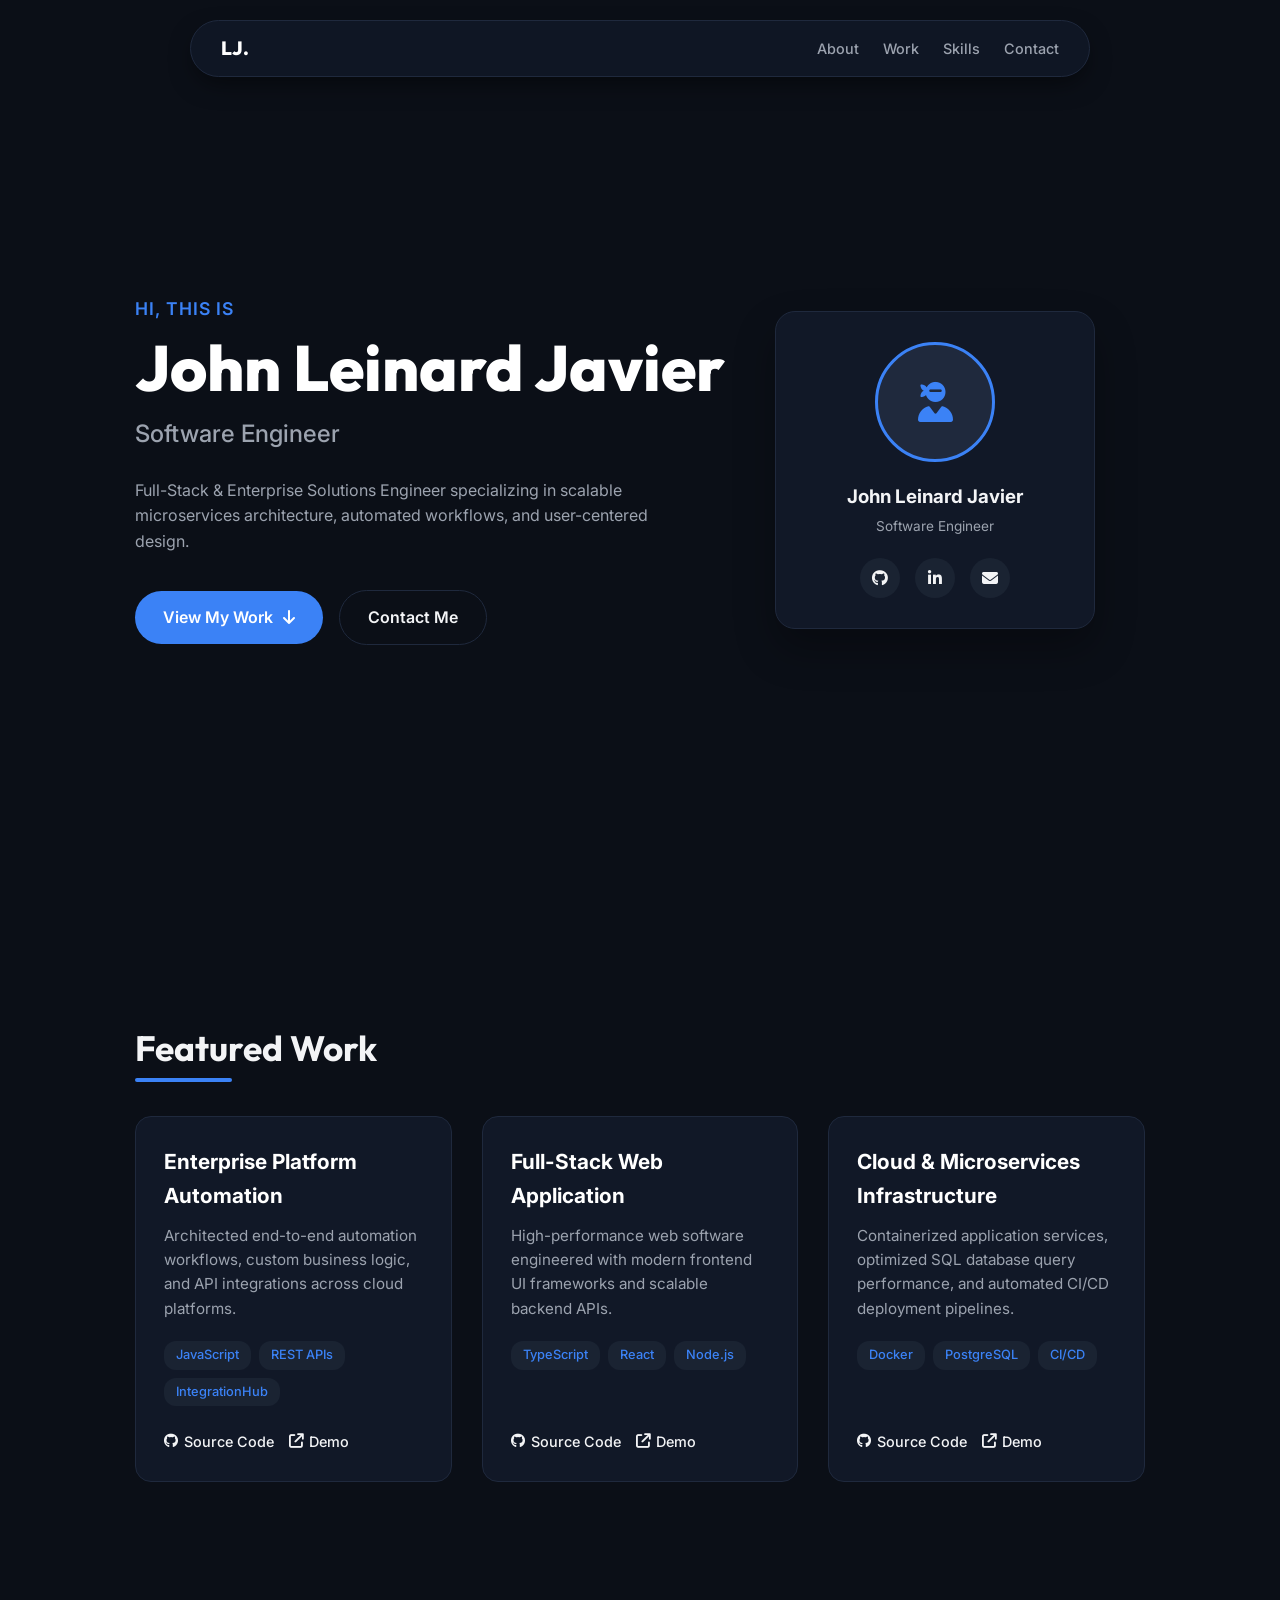
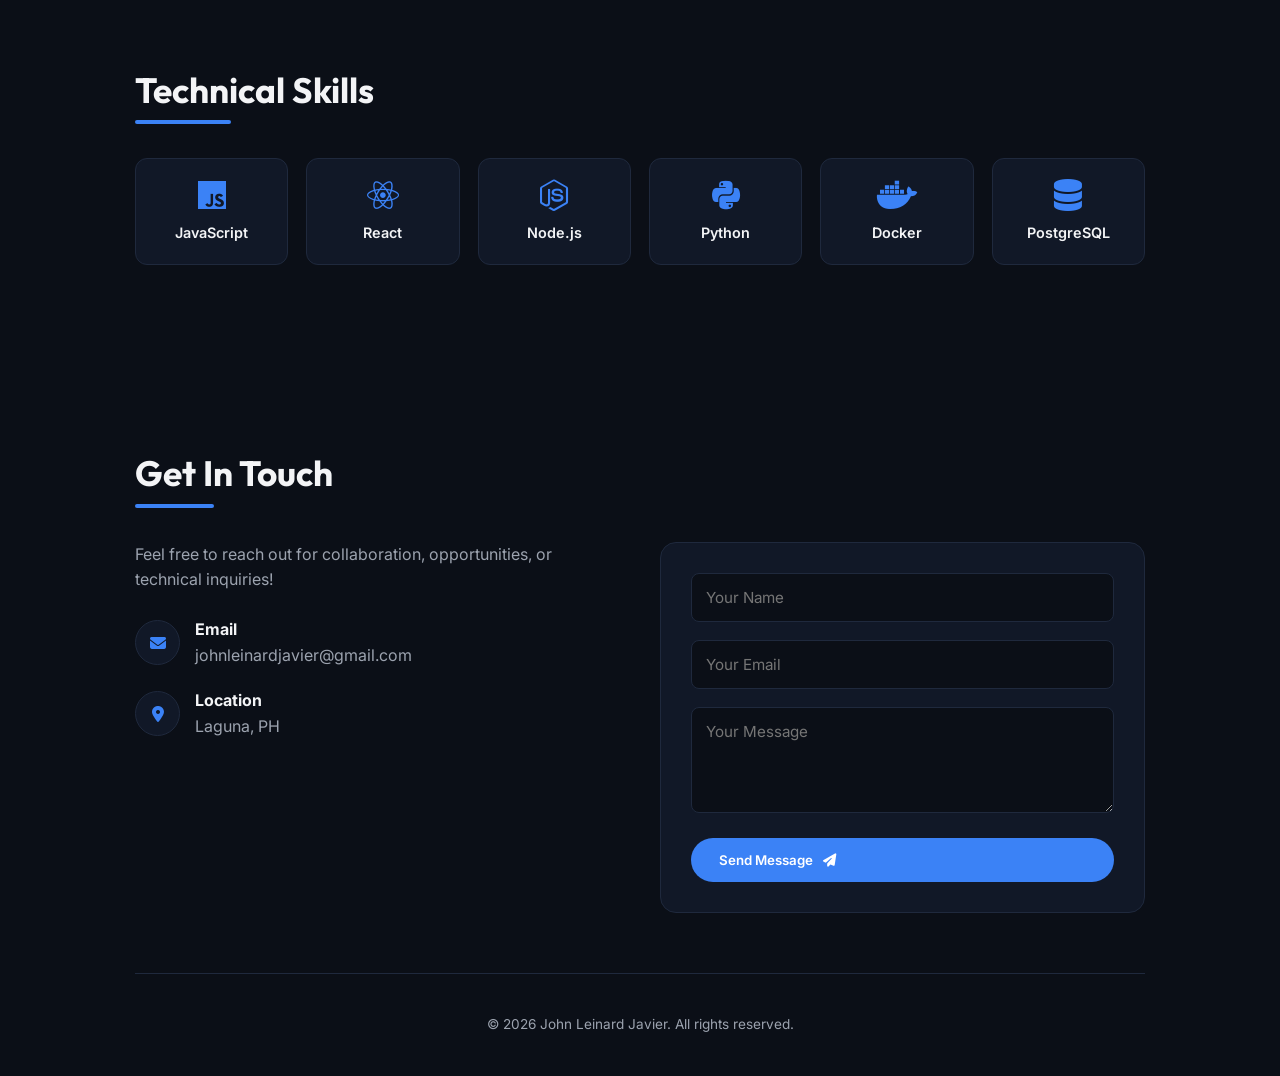
==== index.html @ 180a8589 "Update index.html" ====
<!DOCTYPE html>
<html lang="en">
<head>
  <meta charset="UTF-8" />
  <meta name="viewport" content="width=device-width, initial-scale=1.0"/>
  <title>John Leinard Javier | Software Engineer</title>

  <!-- FAVICON (Replace 'your-icon-filename.png' with your saved image file) -->
  <link rel="icon" type="image/png" href="lj.png">

  <!-- Google Fonts: Inter & Outfit -->
  <link rel="preconnect" href="https://fonts.googleapis.com">
  <link rel="preconnect" href="https://fonts.gstatic.com" crossorigin>
  <link href="https://fonts.googleapis.com/css2?family=Inter:wght@300;400;500;600;700&family=Outfit:wght@600;700;800&display=swap" rel="stylesheet">

  <!-- FontAwesome for Icons -->
  <link rel="stylesheet" href="https://cdnjs.cloudflare.com/ajax/libs/font-awesome/6.4.0/css/all.min.css"/>

  <style>
    /* Global Variables */
    :root {
      --bg-color: #0b0f17;
      --card-bg: #111827;
      --card-border: #1f293d;
      --accent-color: #3b82f6;
      --accent-hover: #2563eb;
      --text-main: #f3f4f6;
      --text-muted: #9ca3af;
      --nav-bg: rgba(17, 24, 39, 0.85);
    }

    * {
      margin: 0;
      padding: 0;
      box-sizing: border-box;
      font-family: 'Inter', sans-serif;
    }

    body {
      background-color: var(--bg-color);
      color: var(--text-main);
      scroll-behavior: smooth;
      line-height: 1.6;
    }

    /* Floating Navigation Bar */
    header {
      position: fixed;
      top: 20px;
      left: 50%;
      transform: translateX(-50%);
      width: 90%;
      max-width: 900px;
      background: var(--nav-bg);
      backdrop-filter: blur(12px);
      border: 1px solid var(--card-border);
      border-radius: 50px;
      padding: 12px 30px;
      display: flex;
      justify-content: space-between;
      align-items: center;
      z-index: 1000;
      box-shadow: 0 10px 25px -5px rgba(0, 0, 0, 0.5);
    }

    .nav-logo {
      font-family: 'Outfit', sans-serif;
      font-weight: 800;
      font-size: 1.2rem;
      color: #fff;
      text-decoration: none;
    }

    .nav-links {
      display: flex;
      gap: 24px;
      list-style: none;
    }

    .nav-links a {
      color: var(--text-muted);
      text-decoration: none;
      font-size: 0.9rem;
      font-weight: 500;
      transition: color 0.3s;
    }

    .nav-links a:hover {
      color: var(--accent-color);
    }

    /* Container */
    .container {
      max-width: 1050px;
      margin: 0 auto;
      padding: 0 20px;
    }

    /* Section Styling */
    section {
      padding: 120px 0 60px 0;
    }

    .section-title {
      font-family: 'Outfit', sans-serif;
      font-size: 2.2rem;
      font-weight: 700;
      margin-bottom: 40px;
      position: relative;
      display: inline-block;
    }

    .section-title::after {
      content: '';
      position: absolute;
      bottom: -6px;
      left: 0;
      width: 40%;
      height: 4px;
      background: var(--accent-color);
      border-radius: 2px;
    }

    /* Hero Section */
    .hero {
      min-height: 100vh;
      display: flex;
      align-items: center;
      padding-top: 100px;
    }

    .hero-wrapper {
      display: grid;
      grid-template-columns: 1fr 320px;
      gap: 50px;
      align-items: center;
    }

    .greeting {
      font-size: 1.1rem;
      color: var(--accent-color);
      font-weight: 600;
      margin-bottom: 10px;
      text-transform: uppercase;
      letter-spacing: 1px;
    }

    .hero-name {
      font-family: 'Outfit', sans-serif;
      font-size: clamp(2.5rem, 5vw, 4rem);
      font-weight: 800;
      line-height: 1.1;
      margin-bottom: 12px;
      color: #fff;
    }

    .hero-role {
      font-size: 1.5rem;
      color: var(--text-muted);
      margin-bottom: 24px;
      font-weight: 500;
    }

    .hero-bio {
      color: var(--text-muted);
      font-size: 1rem;
      margin-bottom: 35px;
      max-width: 550px;
    }

    .hero-btns {
      display: flex;
      gap: 16px;
      align-items: center;
      flex-wrap: wrap;
    }

    .btn-primary {
      background: var(--accent-color);
      color: #fff;
      padding: 14px 28px;
      border-radius: 30px;
      text-decoration: none;
      font-weight: 600;
      display: inline-flex;
      align-items: center;
      gap: 10px;
      transition: background 0.3s, transform 0.2s;
    }

    .btn-primary:hover {
      background: var(--accent-hover);
      transform: translateY(-2px);
    }

    .btn-secondary {
      border: 1px solid var(--card-border);
      color: var(--text-main);
      padding: 14px 28px;
      border-radius: 30px;
      text-decoration: none;
      font-weight: 600;
      transition: background 0.3s, border-color 0.3s;
    }

    .btn-secondary:hover {
      background: var(--card-bg);
      border-color: var(--accent-color);
    }

    /* Hero Card / Profile Side */
    .profile-card {
      background: var(--card-bg);
      border: 1px solid var(--card-border);
      border-radius: 20px;
      padding: 30px;
      text-align: center;
      box-shadow: 0 20px 40px rgba(0, 0, 0, 0.3);
    }

    .profile-avatar {
      width: 120px;
      height: 120px;
      border-radius: 50%;
      background: var(--card-border);
      margin: 0 auto 20px;
      display: flex;
      align-items: center;
      justify-content: center;
      font-size: 2.5rem;
      color: var(--accent-color);
      border: 3px solid var(--accent-color);
    }

    .social-links {
      display: flex;
      justify-content: center;
      gap: 15px;
      margin-top: 20px;
    }

    .social-links a {
      width: 40px;
      height: 40px;
      border-radius: 50%;
      background: #1a2332;
      color: var(--text-main);
      display: flex;
      align-items: center;
      justify-content: center;
      text-decoration: none;
      transition: background 0.3s, color 0.3s, transform 0.2s;
    }

    .social-links a:hover {
      background: var(--accent-color);
      color: #fff;
      transform: translateY(-3px);
    }

    /* Projects Section Grid */
    .projects-grid {
      display: grid;
      grid-template-columns: repeat(auto-fit, minmax(300px, 1fr));
      gap: 30px;
    }

    .project-card {
      background: var(--card-bg);
      border: 1px solid var(--card-border);
      border-radius: 16px;
      padding: 28px;
      display: flex;
      flex-direction: column;
      justify-content: space-between;
      transition: transform 0.3s, border-color 0.3s;
    }

    .project-card:hover {
      transform: translateY(-6px);
      border-color: var(--accent-color);
    }

    .project-card h3 {
      font-size: 1.3rem;
      margin-bottom: 12px;
      color: #fff;
    }

    .project-card p {
      color: var(--text-muted);
      font-size: 0.95rem;
      margin-bottom: 20px;
    }

    .tech-stack {
      display: flex;
      flex-wrap: wrap;
      gap: 8px;
      margin-bottom: 24px;
    }

    .tech-pill {
      background: #1a2332;
      color: var(--accent-color);
      font-size: 0.8rem;
      padding: 4px 12px;
      border-radius: 12px;
      font-weight: 500;
    }

    .project-links {
      display: flex;
      gap: 15px;
    }

    .project-links a {
      color: var(--text-main);
      text-decoration: none;
      font-size: 0.9rem;
      font-weight: 500;
      display: flex;
      align-items: center;
      gap: 6px;
      transition: color 0.3s;
    }

    .project-links a:hover {
      color: var(--accent-color);
    }

    /* Skills Grid */
    .skills-grid {
      display: grid;
      grid-template-columns: repeat(auto-fit, minmax(140px, 1fr));
      gap: 18px;
    }

    .skill-card {
      background: var(--card-bg);
      border: 1px solid var(--card-border);
      border-radius: 12px;
      padding: 20px;
      text-align: center;
      transition: border-color 0.3s, transform 0.2s;
    }

    .skill-card:hover {
      border-color: var(--accent-color);
      transform: translateY(-4px);
    }

    .skill-card i {
      font-size: 2rem;
      color: var(--accent-color);
      margin-bottom: 10px;
    }

    .skill-card span {
      display: block;
      font-size: 0.9rem;
      font-weight: 600;
    }

    /* Contact Section */
    .contact-wrapper {
      display: grid;
      grid-template-columns: 1fr 1fr;
      gap: 40px;
    }

    .contact-info p {
      color: var(--text-muted);
      margin-bottom: 24px;
    }

    .contact-item {
      display: flex;
      align-items: center;
      gap: 15px;
      margin-bottom: 20px;
    }

    .contact-item i {
      width: 45px;
      height: 45px;
      background: var(--card-bg);
      border: 1px solid var(--card-border);
      border-radius: 50%;
      display: flex;
      align-items: center;
      justify-content: center;
      color: var(--accent-color);
    }

    .contact-form {
      background: var(--card-bg);
      border: 1px solid var(--card-border);
      padding: 30px;
      border-radius: 16px;
      display: flex;
      flex-direction: column;
      gap: 18px;
    }

    .form-group input,
    .form-group textarea {
      width: 100%;
      padding: 14px;
      background: #0b0f17;
      border: 1px solid var(--card-border);
      border-radius: 8px;
      color: #fff;
      font-size: 0.95rem;
      outline: none;
      transition: border-color 0.3s;
    }

    .form-group input:focus,
    .form-group textarea:focus {
      border-color: var(--accent-color);
    }

    footer {
      text-align: center;
      padding: 40px 0;
      color: var(--text-muted);
      font-size: 0.85rem;
      border-top: 1px solid var(--card-border);
    }

    /* Responsive Design */
    @media (max-width: 850px) {
      .hero-wrapper {
        grid-template-columns: 1fr;
      }
      .profile-card {
        order: -1;
      }
      .contact-wrapper {
        grid-template-columns: 1fr;
      }
      .nav-links {
        display: none; /* Can be expanded with mobile menu toggle */
      }
    }
  </style>
</head>
<body>

  <!-- Navigation -->
  <header>
    <a href="#" class="nav-logo">LJ.</a>
    <ul class="nav-links">
      <li><a href="#about">About</a></li>
      <li><a href="#projects">Work</a></li>
      <li><a href="#skills">Skills</a></li>
      <li><a href="#contact">Contact</a></li>
    </ul>
  </header>

  <div class="container">

    <!-- Hero Section -->
    <section id="about" class="hero">
      <div class="hero-wrapper">
        <div class="hero-text">
          <p class="greeting">Hi, this is</p>
          <h1 class="hero-name">John Leinard Javier</h1>
          <h2 class="hero-role">Software Engineer</h2>
          <p class="hero-bio">
            Full-Stack & Enterprise Solutions Engineer specializing in scalable microservices architecture, automated workflows, and user-centered design.
          </p>
          <div class="hero-btns">
            <!-- Direct CTA button redirecting to work -->
            <a href="#projects" class="btn-primary">
              View My Work <i class="fa-solid fa-arrow-down"></i>
            </a>
            <a href="#contact" class="btn-secondary">Contact Me</a>
          </div>
        </div>

        <!-- Profile Card -->
        <div class="profile-card">
          <div class="profile-avatar">
            <i class="fa-solid fa-user-ninja"></i>
          </div>
          <h3>John Leinard Javier</h3>
          <p style="color: var(--text-muted); font-size: 0.85rem; margin-top: 4px;">Software Engineer</p>
          
          <div class="social-links">
            <a href="#" target="_blank" title="GitHub"><i class="fa-brands fa-github"></i></a>
            <a href="#" target="_blank" title="LinkedIn"><i class="fa-brands fa-linkedin-in"></i></a>
            <a href="mailto:your-email@domain.com" title="Email"><i class="fa-solid fa-envelope"></i></a>
          </div>
        </div>
      </div>
    </section>

    <!-- Work / Projects Section -->
    <section id="projects">
      <h2 class="section-title">Featured Work</h2>
      
      <div class="projects-grid">
        <!-- Project Card 1 -->
        <div class="project-card">
          <div>
            <h3>Enterprise Platform Automation</h3>
            <p>Architected end-to-end automation workflows, custom business logic, and API integrations across cloud platforms.</p>
            <div class="tech-stack">
              <span class="tech-pill">JavaScript</span>
              <span class="tech-pill">REST APIs</span>
              <span class="tech-pill">IntegrationHub</span>
            </div>
          </div>
          <div class="project-links">
            <a href="#" target="_blank"><i class="fa-brands fa-github"></i> Source Code</a>
            <a href="#" target="_blank"><i class="fa-solid fa-arrow-up-right-from-square"></i> Demo</a>
          </div>
        </div>

        <!-- Project Card 2 -->
        <div class="project-card">
          <div>
            <h3>Full-Stack Web Application</h3>
            <p>High-performance web software engineered with modern frontend UI frameworks and scalable backend APIs.</p>
            <div class="tech-stack">
              <span class="tech-pill">TypeScript</span>
              <span class="tech-pill">React</span>
              <span class="tech-pill">Node.js</span>
            </div>
          </div>
          <div class="project-links">
            <a href="#" target="_blank"><i class="fa-brands fa-github"></i> Source Code</a>
            <a href="#" target="_blank"><i class="fa-solid fa-arrow-up-right-from-square"></i> Demo</a>
          </div>
        </div>

        <!-- Project Card 3 -->
        <div class="project-card">
          <div>
            <h3>Cloud & Microservices Infrastructure</h3>
            <p>Containerized application services, optimized SQL database query performance, and automated CI/CD deployment pipelines.</p>
            <div class="tech-stack">
              <span class="tech-pill">Docker</span>
              <span class="tech-pill">PostgreSQL</span>
              <span class="tech-pill">CI/CD</span>
            </div>
          </div>
          <div class="project-links">
            <a href="#" target="_blank"><i class="fa-brands fa-github"></i> Source Code</a>
            <a href="#" target="_blank"><i class="fa-solid fa-arrow-up-right-from-square"></i> Demo</a>
          </div>
        </div>
      </div>
    </section>

    <!-- Skills Section -->
    <section id="skills">
      <h2 class="section-title">Technical Skills</h2>
      <div class="skills-grid">
        <div class="skill-card">
          <i class="fa-brands fa-js"></i>
          <span>JavaScript</span>
        </div>
        <div class="skill-card">
          <i class="fa-brands fa-react"></i>
          <span>React</span>
        </div>
        <div class="skill-card">
          <i class="fa-brands fa-node-js"></i>
          <span>Node.js</span>
        </div>
        <div class="skill-card">
          <i class="fa-brands fa-python"></i>
          <span>Python</span>
        </div>
        <div class="skill-card">
          <i class="fa-brands fa-docker"></i>
          <span>Docker</span>
        </div>
        <div class="skill-card">
          <i class="fa-solid fa-database"></i>
          <span>PostgreSQL</span>
        </div>
      </div>
    </section>

    <!-- Contact Section -->
    <section id="contact">
      <h2 class="section-title">Get In Touch</h2>
      <div class="contact-wrapper">
        <div class="contact-info">
          <p>Feel free to reach out for collaboration, opportunities, or technical inquiries!</p>
          <div class="contact-item">
            <i class="fa-solid fa-envelope"></i>
            <div>
              <strong style="display: block;">Email</strong>
              <span style="color: var(--text-muted);">johnleinardjavier@gmail.com</span>
            </div>
          </div>
          <div class="contact-item">
            <i class="fa-solid fa-location-dot"></i>
            <div>
              <strong style="display: block;">Location</strong>
              <span style="color: var(--text-muted);">Laguna, PH</span>
            </div>
          </div>
        </div>

<form class="contact-form" action="https://formspree.io/f/xgawnagn" method="POST">
  <div class="form-group">
    <input type="text" name="name" placeholder="Your Name" required />
  </div>
  <div class="form-group">
    <input type="email" name="email" placeholder="Your Email" required />
  </div>
  <div class="form-group">
    <textarea name="message" rows="4" placeholder="Your Message" required></textarea>
  </div>
  <button type="submit" class="btn-primary" style="border: none; cursor: pointer;">
    Send Message <i class="fa-solid fa-paper-plane"></i>
  </button>
</form>
      </div>
    </section>

    <footer>
      <p>&copy; 2026 John Leinard Javier. All rights reserved.</p>
    </footer>

  </div>

</body>
</html>
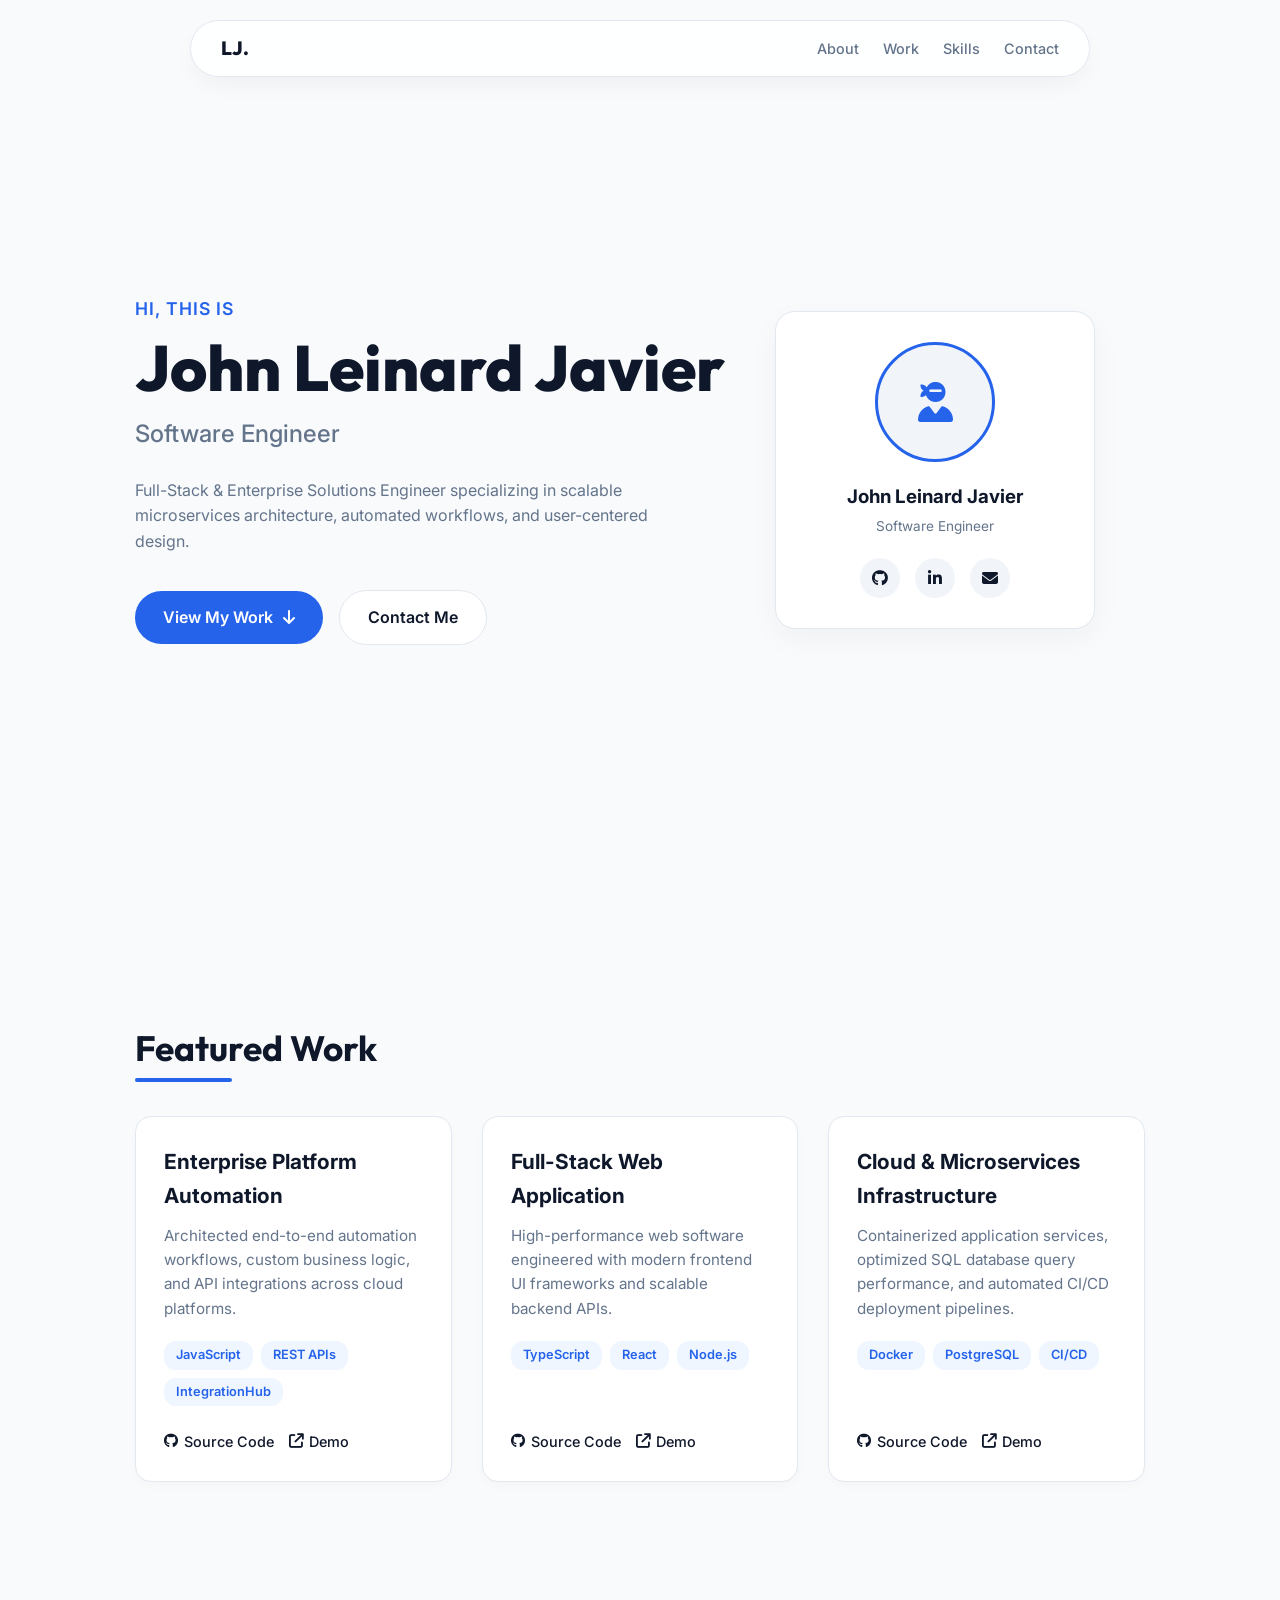
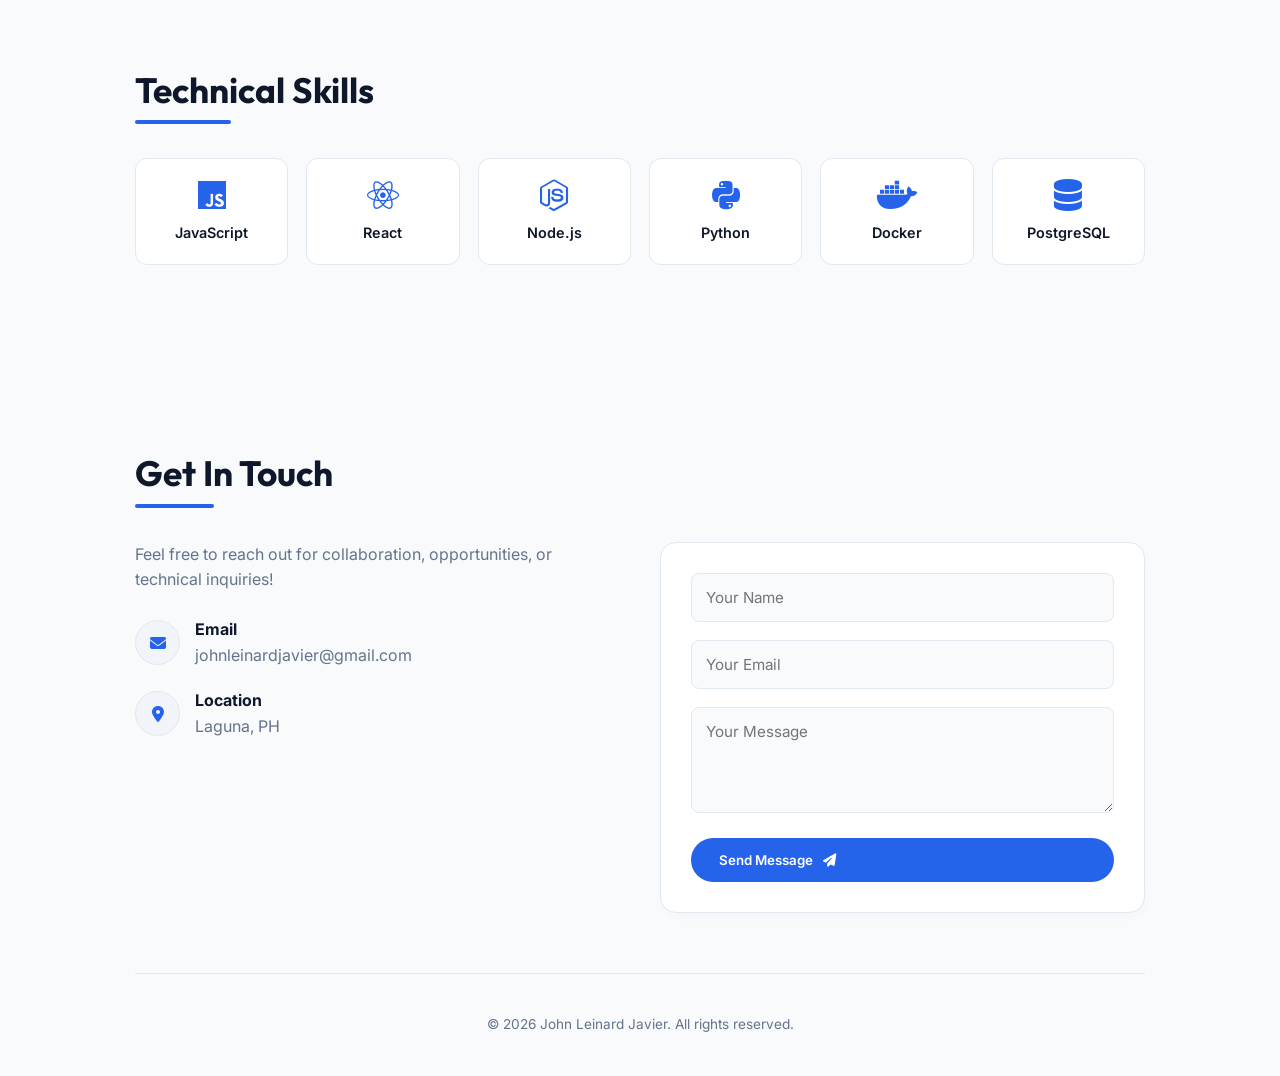
==== commit 84e86d87: "Update index.html" ====
--- a/index.html
+++ b/index.html
@@ -5,7 +5,7 @@
   <meta name="viewport" content="width=device-width, initial-scale=1.0"/>
   <title>John Leinard Javier | Software Engineer</title>
 
-  <!-- FAVICON (Replace 'your-icon-filename.png' with your saved image file) -->
+  <!-- FAVICON -->
   <link rel="icon" type="image/png" href="lj.png">
 
   <!-- Google Fonts: Inter & Outfit -->
@@ -17,16 +17,16 @@
   <link rel="stylesheet" href="https://cdnjs.cloudflare.com/ajax/libs/font-awesome/6.4.0/css/all.min.css"/>
 
   <style>
-    /* Global Variables */
+    /* Global Variables - Tulle White Palette */
     :root {
-      --bg-color: #0b0f17;
-      --card-bg: #111827;
-      --card-border: #1f293d;
-      --accent-color: #3b82f6;
-      --accent-hover: #2563eb;
-      --text-main: #f3f4f6;
-      --text-muted: #9ca3af;
-      --nav-bg: rgba(17, 24, 39, 0.85);
+      --bg-color: #f8fafc;
+      --card-bg: #ffffff;
+      --card-border: #e2e8f0;
+      --accent-color: #2563eb;
+      --accent-hover: #1d4ed8;
+      --text-main: #0f172a;
+      --text-muted: #64748b;
+      --nav-bg: rgba(255, 255, 255, 0.85);
     }
 
     * {
@@ -60,14 +60,14 @@
       justify-content: space-between;
       align-items: center;
       z-index: 1000;
-      box-shadow: 0 10px 25px -5px rgba(0, 0, 0, 0.5);
+      box-shadow: 0 10px 25px -5px rgba(0, 0, 0, 0.05);
     }
 
     .nav-logo {
       font-family: 'Outfit', sans-serif;
       font-weight: 800;
       font-size: 1.2rem;
-      color: #fff;
+      color: var(--text-main);
       text-decoration: none;
     }
 
@@ -108,6 +108,7 @@
       margin-bottom: 40px;
       position: relative;
       display: inline-block;
+      color: var(--text-main);
     }
 
     .section-title::after {
@@ -151,7 +152,7 @@
       font-weight: 800;
       line-height: 1.1;
       margin-bottom: 12px;
-      color: #fff;
+      color: var(--text-main);
     }
 
     .hero-role {
@@ -200,29 +201,30 @@
       border-radius: 30px;
       text-decoration: none;
       font-weight: 600;
+      background: var(--card-bg);
       transition: background 0.3s, border-color 0.3s;
     }
 
     .btn-secondary:hover {
-      background: var(--card-bg);
       border-color: var(--accent-color);
-    }
-
-    /* Hero Card / Profile Side */
+      color: var(--accent-color);
+    }
+
+    /* Profile Card Side */
     .profile-card {
       background: var(--card-bg);
       border: 1px solid var(--card-border);
       border-radius: 20px;
       padding: 30px;
       text-align: center;
-      box-shadow: 0 20px 40px rgba(0, 0, 0, 0.3);
+      box-shadow: 0 10px 30px rgba(0, 0, 0, 0.04);
     }
 
     .profile-avatar {
       width: 120px;
       height: 120px;
       border-radius: 50%;
-      background: var(--card-border);
+      background: #f1f5f9;
       margin: 0 auto 20px;
       display: flex;
       align-items: center;
@@ -243,7 +245,7 @@
       width: 40px;
       height: 40px;
       border-radius: 50%;
-      background: #1a2332;
+      background: #f1f5f9;
       color: var(--text-main);
       display: flex;
       align-items: center;
@@ -258,7 +260,7 @@
       transform: translateY(-3px);
     }
 
-    /* Projects Section Grid */
+    /* Projects Grid */
     .projects-grid {
       display: grid;
       grid-template-columns: repeat(auto-fit, minmax(300px, 1fr));
@@ -273,18 +275,20 @@
       display: flex;
       flex-direction: column;
       justify-content: space-between;
-      transition: transform 0.3s, border-color 0.3s;
+      box-shadow: 0 4px 12px rgba(0, 0, 0, 0.02);
+      transition: transform 0.3s, border-color 0.3s, box-shadow 0.3s;
     }
 
     .project-card:hover {
       transform: translateY(-6px);
       border-color: var(--accent-color);
+      box-shadow: 0 12px 24px rgba(37, 99, 235, 0.08);
     }
 
     .project-card h3 {
       font-size: 1.3rem;
       margin-bottom: 12px;
-      color: #fff;
+      color: var(--text-main);
     }
 
     .project-card p {
@@ -301,12 +305,12 @@
     }
 
     .tech-pill {
-      background: #1a2332;
+      background: #eff6ff;
       color: var(--accent-color);
       font-size: 0.8rem;
       padding: 4px 12px;
       border-radius: 12px;
-      font-weight: 500;
+      font-weight: 600;
     }
 
     .project-links {
@@ -360,6 +364,7 @@
       display: block;
       font-size: 0.9rem;
       font-weight: 600;
+      color: var(--text-main);
     }
 
     /* Contact Section */
@@ -384,7 +389,7 @@
     .contact-item i {
       width: 45px;
       height: 45px;
-      background: var(--card-bg);
+      background: #f1f5f9;
       border: 1px solid var(--card-border);
       border-radius: 50%;
       display: flex;
@@ -401,16 +406,17 @@
       display: flex;
       flex-direction: column;
       gap: 18px;
+      box-shadow: 0 4px 12px rgba(0, 0, 0, 0.02);
     }
 
     .form-group input,
     .form-group textarea {
       width: 100%;
       padding: 14px;
-      background: #0b0f17;
+      background: #f8fafc;
       border: 1px solid var(--card-border);
       border-radius: 8px;
-      color: #fff;
+      color: var(--text-main);
       font-size: 0.95rem;
       outline: none;
       transition: border-color 0.3s;
@@ -419,6 +425,7 @@
     .form-group input:focus,
     .form-group textarea:focus {
       border-color: var(--accent-color);
+      background: #ffffff;
     }
 
     footer {
@@ -441,7 +448,7 @@
         grid-template-columns: 1fr;
       }
       .nav-links {
-        display: none; /* Can be expanded with mobile menu toggle */
+        display: none;
       }
     }
   </style>
@@ -472,7 +479,6 @@
             Full-Stack & Enterprise Solutions Engineer specializing in scalable microservices architecture, automated workflows, and user-centered design.
           </p>
           <div class="hero-btns">
-            <!-- Direct CTA button redirecting to work -->
             <a href="#projects" class="btn-primary">
               View My Work <i class="fa-solid fa-arrow-down"></i>
             </a>
@@ -491,7 +497,7 @@
           <div class="social-links">
             <a href="#" target="_blank" title="GitHub"><i class="fa-brands fa-github"></i></a>
             <a href="#" target="_blank" title="LinkedIn"><i class="fa-brands fa-linkedin-in"></i></a>
-            <a href="mailto:your-email@domain.com" title="Email"><i class="fa-solid fa-envelope"></i></a>
+            <a href="mailto:johnleinardjavier@gmail.com" title="Email"><i class="fa-solid fa-envelope"></i></a>
           </div>
         </div>
       </div>
@@ -502,7 +508,6 @@
       <h2 class="section-title">Featured Work</h2>
       
       <div class="projects-grid">
-        <!-- Project Card 1 -->
         <div class="project-card">
           <div>
             <h3>Enterprise Platform Automation</h3>
@@ -519,7 +524,6 @@
           </div>
         </div>
 
-        <!-- Project Card 2 -->
         <div class="project-card">
           <div>
             <h3>Full-Stack Web Application</h3>
@@ -536,7 +540,6 @@
           </div>
         </div>
 
-        <!-- Project Card 3 -->
         <div class="project-card">
           <div>
             <h3>Cloud & Microservices Infrastructure</h3>
@@ -608,20 +611,20 @@
           </div>
         </div>
 
-<form class="contact-form" action="https://formspree.io/f/xgawnagn" method="POST">
-  <div class="form-group">
-    <input type="text" name="name" placeholder="Your Name" required />
-  </div>
-  <div class="form-group">
-    <input type="email" name="email" placeholder="Your Email" required />
-  </div>
-  <div class="form-group">
-    <textarea name="message" rows="4" placeholder="Your Message" required></textarea>
-  </div>
-  <button type="submit" class="btn-primary" style="border: none; cursor: pointer;">
-    Send Message <i class="fa-solid fa-paper-plane"></i>
-  </button>
-</form>
+        <form class="contact-form" action="https://formspree.io/f/xgawnagn" method="POST">
+          <div class="form-group">
+            <input type="text" name="name" placeholder="Your Name" required />
+          </div>
+          <div class="form-group">
+            <input type="email" name="email" placeholder="Your Email" required />
+          </div>
+          <div class="form-group">
+            <textarea name="message" rows="4" placeholder="Your Message" required></textarea>
+          </div>
+          <button type="submit" class="btn-primary" style="border: none; cursor: pointer;">
+            Send Message <i class="fa-solid fa-paper-plane"></i>
+          </button>
+        </form>
       </div>
     </section>
 
@@ -631,5 +634,31 @@
 
   </div>
 
+  <script>
+    const form = document.querySelector('.contact-form');
+
+    form.addEventListener('submit', async (e) => {
+      e.preventDefault();
+      const data = new FormData(form);
+
+      try {
+        const response = await fetch(form.action, {
+          method: form.method,
+          body: data,
+          headers: { 'Accept': 'application/json' }
+        });
+
+        if (response.ok) {
+          alert('Thank you! Your message has been sent successfully.');
+          form.reset();
+        } else {
+          alert('Oops! There was a problem submitting your form.');
+        }
+      } catch (error) {
+        alert('Network error. Please try again later.');
+      }
+    });
+  </script>
+
 </body>
 </html>
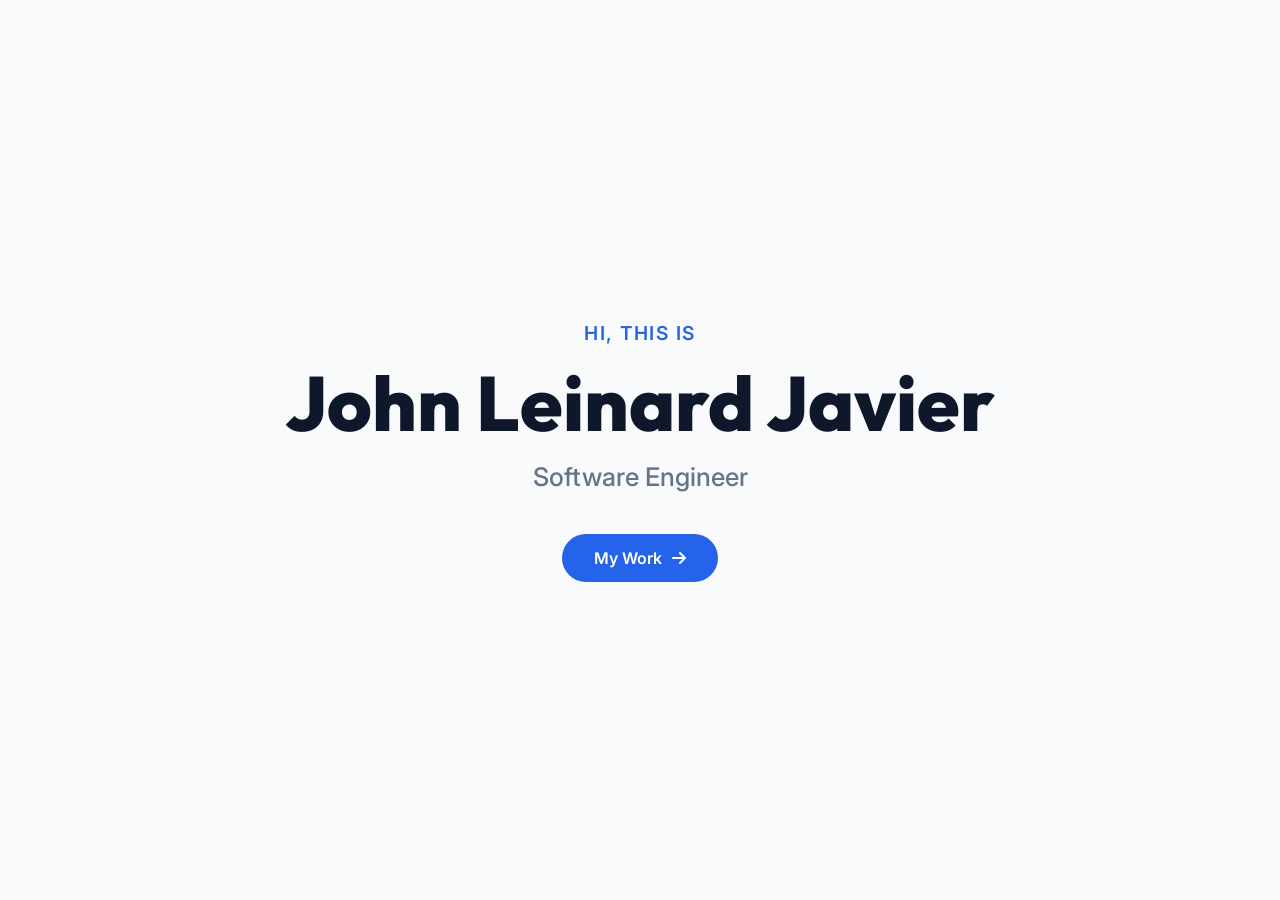
==== commit 911a13a1: "Update index.html" ====
--- a/index.html
+++ b/index.html
@@ -13,19 +13,19 @@
   <link rel="preconnect" href="https://fonts.gstatic.com" crossorigin>
   <link href="https://fonts.googleapis.com/css2?family=Inter:wght@300;400;500;600;700&family=Outfit:wght@600;700;800&display=swap" rel="stylesheet">
 
-  <!-- FontAwesome for Icons -->
+  <!-- FontAwesome Icons -->
   <link rel="stylesheet" href="https://cdnjs.cloudflare.com/ajax/libs/font-awesome/6.4.0/css/all.min.css"/>
 
   <style>
-    /* Global Variables - Tulle White Palette */
+    /* Global Variables - Tulle White Theme */
     :root {
-      --bg-color: #f8fafc;
-      --card-bg: #ffffff;
-      --card-border: #e2e8f0;
-      --accent-color: #2563eb;
-      --accent-hover: #1d4ed8;
-      --text-main: #0f172a;
-      --text-muted: #64748b;
+      --bg-color: #f8fafc;          /* Tulle White Background */
+      --card-bg: #ffffff;          /* Card Pure White */
+      --card-border: #e2e8f0;      /* Light Border */
+      --accent-color: #2563eb;     /* Royal Blue Accent */
+      --accent-hover: #1d4ed8;     /* Darker Blue Hover */
+      --text-main: #0f172a;        /* High-Contrast Charcoal Text */
+      --text-muted: #64748b;       /* Muted Slate Text */
       --nav-bg: rgba(255, 255, 255, 0.85);
     }
 
@@ -43,7 +43,73 @@
       line-height: 1.6;
     }
 
-    /* Floating Navigation Bar */
+    /* Utility Class for Hiding Elements */
+    .hidden {
+      display: none !important;
+    }
+
+    /* ----------------------------------------------------
+       PAGE 1: LANDING HERO SCREEN
+    ---------------------------------------------------- */
+    .hero-screen {
+      min-height: 100vh;
+      display: flex;
+      justify-content: center;
+      align-items: center;
+      text-align: center;
+      padding: 20px;
+      background-color: var(--bg-color);
+    }
+
+    .greeting {
+      font-size: 1.2rem;
+      color: var(--accent-color);
+      font-weight: 600;
+      margin-bottom: 12px;
+      text-transform: uppercase;
+      letter-spacing: 1.5px;
+    }
+
+    .hero-name {
+      font-family: 'Outfit', sans-serif;
+      font-size: clamp(2.8rem, 6vw, 4.8rem);
+      font-weight: 800;
+      line-height: 1.1;
+      margin-bottom: 12px;
+      color: var(--text-main);
+    }
+
+    .hero-role {
+      font-size: 1.6rem;
+      color: var(--text-muted);
+      margin-bottom: 36px;
+      font-weight: 500;
+    }
+
+    .btn-primary {
+      background: var(--accent-color);
+      color: #ffffff;
+      padding: 14px 32px;
+      border-radius: 30px;
+      text-decoration: none;
+      font-weight: 600;
+      font-size: 1rem;
+      border: none;
+      cursor: pointer;
+      display: inline-flex;
+      align-items: center;
+      gap: 10px;
+      transition: background 0.3s, transform 0.2s;
+    }
+
+    .btn-primary:hover {
+      background: var(--accent-hover);
+      transform: translateY(-2px);
+    }
+
+    /* ----------------------------------------------------
+       PAGE 2: MAIN PORTFOLIO & NAVIGATION
+    ---------------------------------------------------- */
     header {
       position: fixed;
       top: 20px;
@@ -73,39 +139,42 @@
 
     .nav-links {
       display: flex;
-      gap: 24px;
+      gap: 16px;
       list-style: none;
     }
 
-    .nav-links a {
+    .nav-tab {
+      background: none;
+      border: none;
       color: var(--text-muted);
-      text-decoration: none;
-      font-size: 0.9rem;
-      font-weight: 500;
-      transition: color 0.3s;
-    }
-
-    .nav-links a:hover {
+      font-size: 0.95rem;
+      font-weight: 600;
+      cursor: pointer;
+      padding: 6px 14px;
+      border-radius: 20px;
+      transition: color 0.3s, background 0.3s;
+    }
+
+    .nav-tab:hover {
       color: var(--accent-color);
     }
 
-    /* Container */
+    .nav-tab.active {
+      color: var(--accent-color);
+      background: #eff6ff;
+    }
+
     .container {
-      max-width: 1050px;
+      max-width: 950px;
       margin: 0 auto;
-      padding: 0 20px;
-    }
-
-    /* Section Styling */
-    section {
-      padding: 120px 0 60px 0;
+      padding: 120px 20px 60px 20px;
     }
 
     .section-title {
       font-family: 'Outfit', sans-serif;
       font-size: 2.2rem;
       font-weight: 700;
-      margin-bottom: 40px;
+      margin-bottom: 30px;
       position: relative;
       display: inline-block;
       color: var(--text-main);
@@ -122,128 +191,39 @@
       border-radius: 2px;
     }
 
-    /* Hero Section */
-    .hero {
-      min-height: 100vh;
-      display: flex;
-      align-items: center;
-      padding-top: 100px;
-    }
-
-    .hero-wrapper {
-      display: grid;
-      grid-template-columns: 1fr 320px;
-      gap: 50px;
-      align-items: center;
-    }
-
-    .greeting {
-      font-size: 1.1rem;
-      color: var(--accent-color);
-      font-weight: 600;
-      margin-bottom: 10px;
-      text-transform: uppercase;
-      letter-spacing: 1px;
-    }
-
-    .hero-name {
+    .subsection-title {
       font-family: 'Outfit', sans-serif;
-      font-size: clamp(2.5rem, 5vw, 4rem);
-      font-weight: 800;
-      line-height: 1.1;
-      margin-bottom: 12px;
-      color: var(--text-main);
-    }
-
-    .hero-role {
       font-size: 1.5rem;
-      color: var(--text-muted);
-      margin-bottom: 24px;
-      font-weight: 500;
-    }
-
-    .hero-bio {
-      color: var(--text-muted);
-      font-size: 1rem;
-      margin-bottom: 35px;
-      max-width: 550px;
-    }
-
-    .hero-btns {
-      display: flex;
-      gap: 16px;
-      align-items: center;
-      flex-wrap: wrap;
-    }
-
-    .btn-primary {
-      background: var(--accent-color);
-      color: #fff;
-      padding: 14px 28px;
-      border-radius: 30px;
-      text-decoration: none;
-      font-weight: 600;
-      display: inline-flex;
-      align-items: center;
-      gap: 10px;
-      transition: background 0.3s, transform 0.2s;
-    }
-
-    .btn-primary:hover {
-      background: var(--accent-hover);
-      transform: translateY(-2px);
-    }
-
-    .btn-secondary {
-      border: 1px solid var(--card-border);
-      color: var(--text-main);
-      padding: 14px 28px;
-      border-radius: 30px;
-      text-decoration: none;
-      font-weight: 600;
-      background: var(--card-bg);
-      transition: background 0.3s, border-color 0.3s;
-    }
-
-    .btn-secondary:hover {
-      border-color: var(--accent-color);
-      color: var(--accent-color);
-    }
-
-    /* Profile Card Side */
-    .profile-card {
+      font-weight: 700;
+      margin: 40px 0 20px 0;
+      color: var(--text-main);
+    }
+
+    /* About Section Styles */
+    .about-card {
       background: var(--card-bg);
       border: 1px solid var(--card-border);
       border-radius: 20px;
-      padding: 30px;
-      text-align: center;
-      box-shadow: 0 10px 30px rgba(0, 0, 0, 0.04);
-    }
-
-    .profile-avatar {
-      width: 120px;
-      height: 120px;
-      border-radius: 50%;
-      background: #f1f5f9;
-      margin: 0 auto 20px;
-      display: flex;
-      align-items: center;
-      justify-content: center;
-      font-size: 2.5rem;
-      color: var(--accent-color);
-      border: 3px solid var(--accent-color);
+      padding: 35px;
+      box-shadow: 0 4px 12px rgba(0, 0, 0, 0.02);
+      margin-bottom: 30px;
+    }
+
+    .bio-text {
+      font-size: 1.1rem;
+      color: var(--text-muted);
+      line-height: 1.8;
+      margin-bottom: 25px;
     }
 
     .social-links {
       display: flex;
-      justify-content: center;
       gap: 15px;
-      margin-top: 20px;
     }
 
     .social-links a {
-      width: 40px;
-      height: 40px;
+      width: 42px;
+      height: 42px;
       border-radius: 50%;
       background: #f1f5f9;
       color: var(--text-main);
@@ -256,15 +236,49 @@
 
     .social-links a:hover {
       background: var(--accent-color);
-      color: #fff;
+      color: #ffffff;
       transform: translateY(-3px);
+    }
+
+    /* Skills Grid */
+    .skills-grid {
+      display: grid;
+      grid-template-columns: repeat(auto-fit, minmax(140px, 1fr));
+      gap: 18px;
+    }
+
+    .skill-card {
+      background: var(--card-bg);
+      border: 1px solid var(--card-border);
+      border-radius: 12px;
+      padding: 20px;
+      text-align: center;
+      transition: border-color 0.3s, transform 0.2s;
+    }
+
+    .skill-card:hover {
+      border-color: var(--accent-color);
+      transform: translateY(-4px);
+    }
+
+    .skill-card i {
+      font-size: 2rem;
+      color: var(--accent-color);
+      margin-bottom: 10px;
+    }
+
+    .skill-card span {
+      display: block;
+      font-size: 0.9rem;
+      font-weight: 600;
+      color: var(--text-main);
     }
 
     /* Projects Grid */
     .projects-grid {
       display: grid;
-      grid-template-columns: repeat(auto-fit, minmax(300px, 1fr));
-      gap: 30px;
+      grid-template-columns: repeat(auto-fit, minmax(280px, 1fr));
+      gap: 25px;
     }
 
     .project-card {
@@ -333,40 +347,6 @@
       color: var(--accent-color);
     }
 
-    /* Skills Grid */
-    .skills-grid {
-      display: grid;
-      grid-template-columns: repeat(auto-fit, minmax(140px, 1fr));
-      gap: 18px;
-    }
-
-    .skill-card {
-      background: var(--card-bg);
-      border: 1px solid var(--card-border);
-      border-radius: 12px;
-      padding: 20px;
-      text-align: center;
-      transition: border-color 0.3s, transform 0.2s;
-    }
-
-    .skill-card:hover {
-      border-color: var(--accent-color);
-      transform: translateY(-4px);
-    }
-
-    .skill-card i {
-      font-size: 2rem;
-      color: var(--accent-color);
-      margin-bottom: 10px;
-    }
-
-    .skill-card span {
-      display: block;
-      font-size: 0.9rem;
-      font-weight: 600;
-      color: var(--text-main);
-    }
-
     /* Contact Section */
     .contact-wrapper {
       display: grid;
@@ -413,7 +393,7 @@
     .form-group textarea {
       width: 100%;
       padding: 14px;
-      background: #f8fafc;
+      background: #ffffff;
       border: 1px solid var(--card-border);
       border-radius: 8px;
       color: var(--text-main);
@@ -425,7 +405,6 @@
     .form-group input:focus,
     .form-group textarea:focus {
       border-color: var(--accent-color);
-      background: #ffffff;
     }
 
     footer {
@@ -434,209 +413,239 @@
       color: var(--text-muted);
       font-size: 0.85rem;
       border-top: 1px solid var(--card-border);
-    }
-
-    /* Responsive Design */
-    @media (max-width: 850px) {
-      .hero-wrapper {
-        grid-template-columns: 1fr;
-      }
-      .profile-card {
-        order: -1;
-      }
+      margin-top: 60px;
+    }
+
+    @media (max-width: 768px) {
       .contact-wrapper {
         grid-template-columns: 1fr;
       }
-      .nav-links {
-        display: none;
-      }
     }
   </style>
 </head>
 <body>
 
-  <!-- Navigation -->
-  <header>
-    <a href="#" class="nav-logo">LJ.</a>
-    <ul class="nav-links">
-      <li><a href="#about">About</a></li>
-      <li><a href="#projects">Work</a></li>
-      <li><a href="#skills">Skills</a></li>
-      <li><a href="#contact">Contact</a></li>
-    </ul>
-  </header>
-
-  <div class="container">
-
-    <!-- Hero Section -->
-    <section id="about" class="hero">
-      <div class="hero-wrapper">
-        <div class="hero-text">
-          <p class="greeting">Hi, this is</p>
-          <h1 class="hero-name">John Leinard Javier</h1>
-          <h2 class="hero-role">Software Engineer</h2>
-          <p class="hero-bio">
-            Full-Stack & Enterprise Solutions Engineer specializing in scalable microservices architecture, automated workflows, and user-centered design.
+  <!-- ====================================================
+       PAGE 1: LANDING SCREEN (Intro Only)
+  ==================================================== -->
+  <section id="intro" class="hero-screen">
+    <div class="hero-content">
+      <p class="greeting">Hi, this is</p>
+      <h1 class="hero-name">John Leinard Javier</h1>
+      <h2 class="hero-role">Software Engineer</h2>
+      <button id="viewWorkBtn" class="btn-primary">
+        My Work <i class="fa-solid fa-arrow-right"></i>
+      </button>
+    </div>
+  </section>
+
+  <!-- ====================================================
+       PAGE 2: MAIN PORTFOLIO CONTENT (Hidden Initially)
+  ==================================================== -->
+  <div id="mainPortfolio" class="portfolio-content hidden">
+
+    <!-- Header Navigation -->
+    <header>
+      <a href="#" id="homeLogo" class="nav-logo">LJ.</a>
+      <ul class="nav-links">
+        <li><button class="nav-tab active" data-tab="about">About</button></li>
+        <li><button class="nav-tab" data-tab="projects">Projects</button></li>
+        <li><button class="nav-tab" data-tab="contact">Contact</button></li>
+      </ul>
+    </header>
+
+    <div class="container">
+
+      <!-- TAB 1: ABOUT ME & SKILLS -->
+      <section id="about" class="tab-content">
+        <h2 class="section-title">About Me</h2>
+        <div class="about-card">
+          <p class="bio-text">
+            Full-Stack & Enterprise Solutions Engineer specializing in scalable microservices architecture, automated workflows, and user-centered design. Passionate about building robust software solutions that streamline operations and deliver smooth digital experiences.
           </p>
-          <div class="hero-btns">
-            <a href="#projects" class="btn-primary">
-              View My Work <i class="fa-solid fa-arrow-down"></i>
-            </a>
-            <a href="#contact" class="btn-secondary">Contact Me</a>
-          </div>
-        </div>
-
-        <!-- Profile Card -->
-        <div class="profile-card">
-          <div class="profile-avatar">
-            <i class="fa-solid fa-user-ninja"></i>
-          </div>
-          <h3>John Leinard Javier</h3>
-          <p style="color: var(--text-muted); font-size: 0.85rem; margin-top: 4px;">Software Engineer</p>
-          
           <div class="social-links">
             <a href="#" target="_blank" title="GitHub"><i class="fa-brands fa-github"></i></a>
             <a href="#" target="_blank" title="LinkedIn"><i class="fa-brands fa-linkedin-in"></i></a>
             <a href="mailto:johnleinardjavier@gmail.com" title="Email"><i class="fa-solid fa-envelope"></i></a>
           </div>
         </div>
-      </div>
-    </section>
-
-    <!-- Work / Projects Section -->
-    <section id="projects">
-      <h2 class="section-title">Featured Work</h2>
-      
-      <div class="projects-grid">
-        <div class="project-card">
-          <div>
-            <h3>Enterprise Platform Automation</h3>
-            <p>Architected end-to-end automation workflows, custom business logic, and API integrations across cloud platforms.</p>
-            <div class="tech-stack">
-              <span class="tech-pill">JavaScript</span>
-              <span class="tech-pill">REST APIs</span>
-              <span class="tech-pill">IntegrationHub</span>
-            </div>
-          </div>
-          <div class="project-links">
-            <a href="#" target="_blank"><i class="fa-brands fa-github"></i> Source Code</a>
-            <a href="#" target="_blank"><i class="fa-solid fa-arrow-up-right-from-square"></i> Demo</a>
+
+        <h3 class="subsection-title">Technical Skills</h3>
+        <div class="skills-grid">
+          <div class="skill-card">
+            <i class="fa-brands fa-js"></i>
+            <span>JavaScript</span>
+          </div>
+          <div class="skill-card">
+            <i class="fa-brands fa-react"></i>
+            <span>React</span>
+          </div>
+          <div class="skill-card">
+            <i class="fa-brands fa-node-js"></i>
+            <span>Node.js</span>
+          </div>
+          <div class="skill-card">
+            <i class="fa-brands fa-python"></i>
+            <span>Python</span>
+          </div>
+          <div class="skill-card">
+            <i class="fa-brands fa-docker"></i>
+            <span>Docker</span>
+          </div>
+          <div class="skill-card">
+            <i class="fa-solid fa-database"></i>
+            <span>PostgreSQL</span>
           </div>
         </div>
-
-        <div class="project-card">
-          <div>
-            <h3>Full-Stack Web Application</h3>
-            <p>High-performance web software engineered with modern frontend UI frameworks and scalable backend APIs.</p>
-            <div class="tech-stack">
-              <span class="tech-pill">TypeScript</span>
-              <span class="tech-pill">React</span>
-              <span class="tech-pill">Node.js</span>
-            </div>
-          </div>
-          <div class="project-links">
-            <a href="#" target="_blank"><i class="fa-brands fa-github"></i> Source Code</a>
-            <a href="#" target="_blank"><i class="fa-solid fa-arrow-up-right-from-square"></i> Demo</a>
+      </section>
+
+      <!-- TAB 2: RECENT PROJECTS -->
+      <section id="projects" class="tab-content hidden">
+        <h2 class="section-title">Recent Projects</h2>
+        <div class="projects-grid">
+          <div class="project-card">
+            <div>
+              <h3>Enterprise Platform Automation</h3>
+              <p>Architected end-to-end automation workflows, custom business logic, and API integrations across cloud platforms.</p>
+              <div class="tech-stack">
+                <span class="tech-pill">JavaScript</span>
+                <span class="tech-pill">REST APIs</span>
+                <span class="tech-pill">IntegrationHub</span>
+              </div>
+            </div>
+            <div class="project-links">
+              <a href="#" target="_blank"><i class="fa-brands fa-github"></i> Code</a>
+              <a href="#" target="_blank"><i class="fa-solid fa-arrow-up-right-from-square"></i> Demo</a>
+            </div>
+          </div>
+
+          <div class="project-card">
+            <div>
+              <h3>Full-Stack Web Application</h3>
+              <p>High-performance web software engineered with modern frontend UI frameworks and scalable backend APIs.</p>
+              <div class="tech-stack">
+                <span class="tech-pill">TypeScript</span>
+                <span class="tech-pill">React</span>
+                <span class="tech-pill">Node.js</span>
+              </div>
+            </div>
+            <div class="project-links">
+              <a href="#" target="_blank"><i class="fa-brands fa-github"></i> Code</a>
+              <a href="#" target="_blank"><i class="fa-solid fa-arrow-up-right-from-square"></i> Demo</a>
+            </div>
+          </div>
+
+          <div class="project-card">
+            <div>
+              <h3>Cloud Infrastructure Services</h3>
+              <p>Containerized application services, optimized SQL database queries, and automated deployment pipelines.</p>
+              <div class="tech-stack">
+                <span class="tech-pill">Docker</span>
+                <span class="tech-pill">PostgreSQL</span>
+                <span class="tech-pill">CI/CD</span>
+              </div>
+            </div>
+            <div class="project-links">
+              <a href="#" target="_blank"><i class="fa-brands fa-github"></i> Code</a>
+              <a href="#" target="_blank"><i class="fa-solid fa-arrow-up-right-from-square"></i> Demo</a>
+            </div>
           </div>
         </div>
-
-        <div class="project-card">
-          <div>
-            <h3>Cloud & Microservices Infrastructure</h3>
-            <p>Containerized application services, optimized SQL database query performance, and automated CI/CD deployment pipelines.</p>
-            <div class="tech-stack">
-              <span class="tech-pill">Docker</span>
-              <span class="tech-pill">PostgreSQL</span>
-              <span class="tech-pill">CI/CD</span>
-            </div>
-          </div>
-          <div class="project-links">
-            <a href="#" target="_blank"><i class="fa-brands fa-github"></i> Source Code</a>
-            <a href="#" target="_blank"><i class="fa-solid fa-arrow-up-right-from-square"></i> Demo</a>
-          </div>
+      </section>
+
+      <!-- TAB 3: CONTACT -->
+      <section id="contact" class="tab-content hidden">
+        <h2 class="section-title">Get In Touch</h2>
+        <div class="contact-wrapper">
+          <div class="contact-info">
+            <p>Feel free to reach out for collaboration, project inquiries, or full-time opportunities!</p>
+            <div class="contact-item">
+              <i class="fa-solid fa-envelope"></i>
+              <div>
+                <strong style="display: block;">Email</strong>
+                <span style="color: var(--text-muted);">johnleinardjavier@gmail.com</span>
+              </div>
+            </div>
+            <div class="contact-item">
+              <i class="fa-solid fa-location-dot"></i>
+              <div>
+                <strong style="display: block;">Location</strong>
+                <span style="color: var(--text-muted);">Laguna, PH</span>
+              </div>
+            </div>
+          </div>
+
+          <form class="contact-form" action="https://formspree.io/f/xgawnagn" method="POST">
+            <div class="form-group">
+              <input type="text" name="name" placeholder="Your Name" required />
+            </div>
+            <div class="form-group">
+              <input type="email" name="email" placeholder="Your Email" required />
+            </div>
+            <div class="form-group">
+              <textarea name="message" rows="4" placeholder="Your Message" required></textarea>
+            </div>
+            <button type="submit" class="btn-primary">
+              Send Message <i class="fa-solid fa-paper-plane"></i>
+            </button>
+          </form>
         </div>
-      </div>
-    </section>
-
-    <!-- Skills Section -->
-    <section id="skills">
-      <h2 class="section-title">Technical Skills</h2>
-      <div class="skills-grid">
-        <div class="skill-card">
-          <i class="fa-brands fa-js"></i>
-          <span>JavaScript</span>
-        </div>
-        <div class="skill-card">
-          <i class="fa-brands fa-react"></i>
-          <span>React</span>
-        </div>
-        <div class="skill-card">
-          <i class="fa-brands fa-node-js"></i>
-          <span>Node.js</span>
-        </div>
-        <div class="skill-card">
-          <i class="fa-brands fa-python"></i>
-          <span>Python</span>
-        </div>
-        <div class="skill-card">
-          <i class="fa-brands fa-docker"></i>
-          <span>Docker</span>
-        </div>
-        <div class="skill-card">
-          <i class="fa-solid fa-database"></i>
-          <span>PostgreSQL</span>
-        </div>
-      </div>
-    </section>
-
-    <!-- Contact Section -->
-    <section id="contact">
-      <h2 class="section-title">Get In Touch</h2>
-      <div class="contact-wrapper">
-        <div class="contact-info">
-          <p>Feel free to reach out for collaboration, opportunities, or technical inquiries!</p>
-          <div class="contact-item">
-            <i class="fa-solid fa-envelope"></i>
-            <div>
-              <strong style="display: block;">Email</strong>
-              <span style="color: var(--text-muted);">johnleinardjavier@gmail.com</span>
-            </div>
-          </div>
-          <div class="contact-item">
-            <i class="fa-solid fa-location-dot"></i>
-            <div>
-              <strong style="display: block;">Location</strong>
-              <span style="color: var(--text-muted);">Laguna, PH</span>
-            </div>
-          </div>
-        </div>
-
-        <form class="contact-form" action="https://formspree.io/f/xgawnagn" method="POST">
-          <div class="form-group">
-            <input type="text" name="name" placeholder="Your Name" required />
-          </div>
-          <div class="form-group">
-            <input type="email" name="email" placeholder="Your Email" required />
-          </div>
-          <div class="form-group">
-            <textarea name="message" rows="4" placeholder="Your Message" required></textarea>
-          </div>
-          <button type="submit" class="btn-primary" style="border: none; cursor: pointer;">
-            Send Message <i class="fa-solid fa-paper-plane"></i>
-          </button>
-        </form>
-      </div>
-    </section>
-
-    <footer>
-      <p>&copy; 2026 John Leinard Javier. All rights reserved.</p>
-    </footer>
-
+      </section>
+
+      <footer>
+        <p>&copy; 2026 John Leinard Javier. All rights reserved.</p>
+      </footer>
+
+    </div>
   </div>
 
+  <!-- JavaScript Navigation Switcher -->
   <script>
+    const introScreen = document.getElementById('intro');
+    const mainPortfolio = document.getElementById('mainPortfolio');
+    const viewWorkBtn = document.getElementById('viewWorkBtn');
+    const homeLogo = document.getElementById('homeLogo');
+    const navTabs = document.querySelectorAll('.nav-tab');
+    const tabContents = document.querySelectorAll('.tab-content');
+
+    // Reveal main portfolio and show "About" tab on "My Work" button click
+    viewWorkBtn.addEventListener('click', () => {
+      introScreen.classList.add('hidden');
+      mainPortfolio.classList.remove('hidden');
+      switchTab('about');
+    });
+
+    // Return to landing screen when clicking logo
+    homeLogo.addEventListener('click', (e) => {
+      e.preventDefault();
+      mainPortfolio.classList.add('hidden');
+      introScreen.classList.remove('hidden');
+    });
+
+    // Tab switcher logic
+    navTabs.forEach(tab => {
+      tab.addEventListener('click', () => {
+        const targetTab = tab.getAttribute('data-tab');
+        switchTab(targetTab);
+      });
+    });
+
+    function switchTab(tabId) {
+      navTabs.forEach(t => {
+        t.classList.toggle('active', t.getAttribute('data-tab') === tabId);
+      });
+      tabContents.forEach(content => {
+        if (content.id === tabId) {
+          content.classList.remove('hidden');
+        } else {
+          content.classList.add('hidden');
+        }
+      });
+      window.scrollTo({ top: 0, behavior: 'smooth' });
+    }
+
+    // Formspree Contact Form Handler
     const form = document.querySelector('.contact-form');
-
     form.addEventListener('submit', async (e) => {
       e.preventDefault();
       const data = new FormData(form);
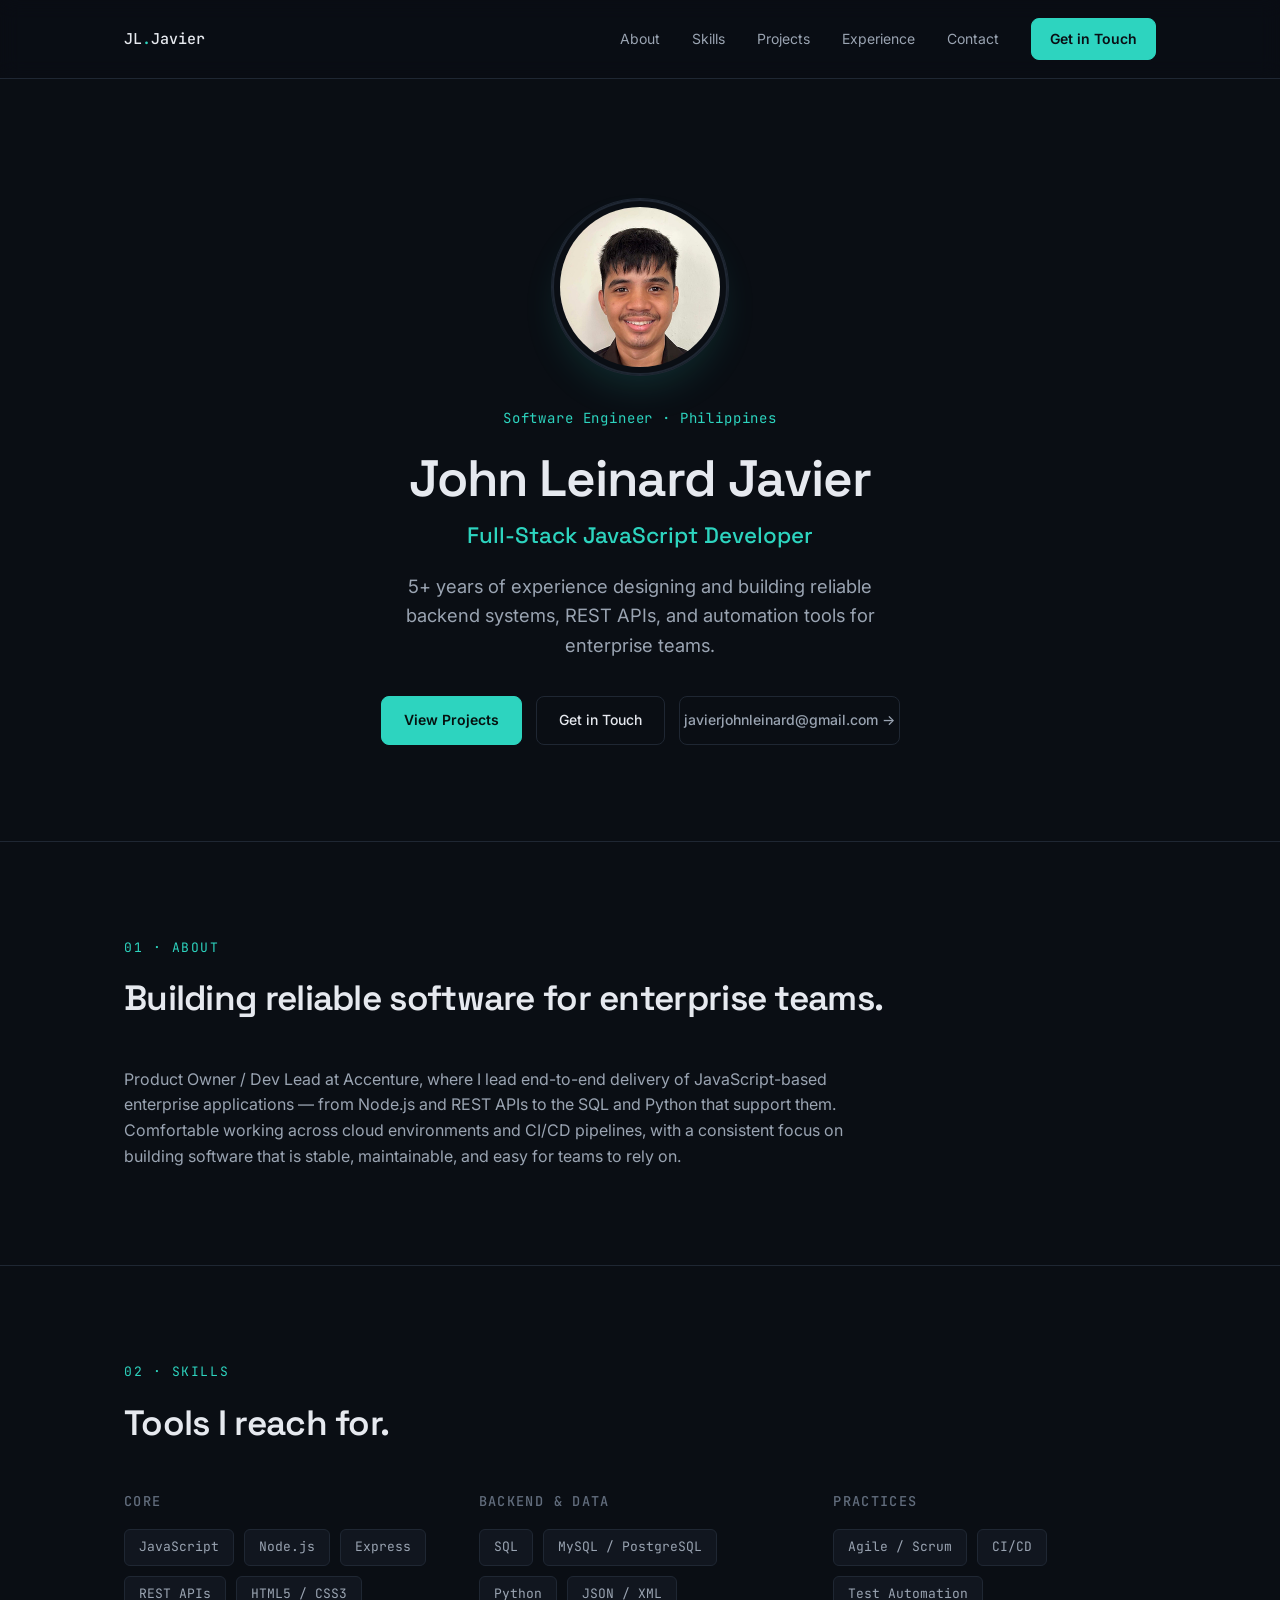
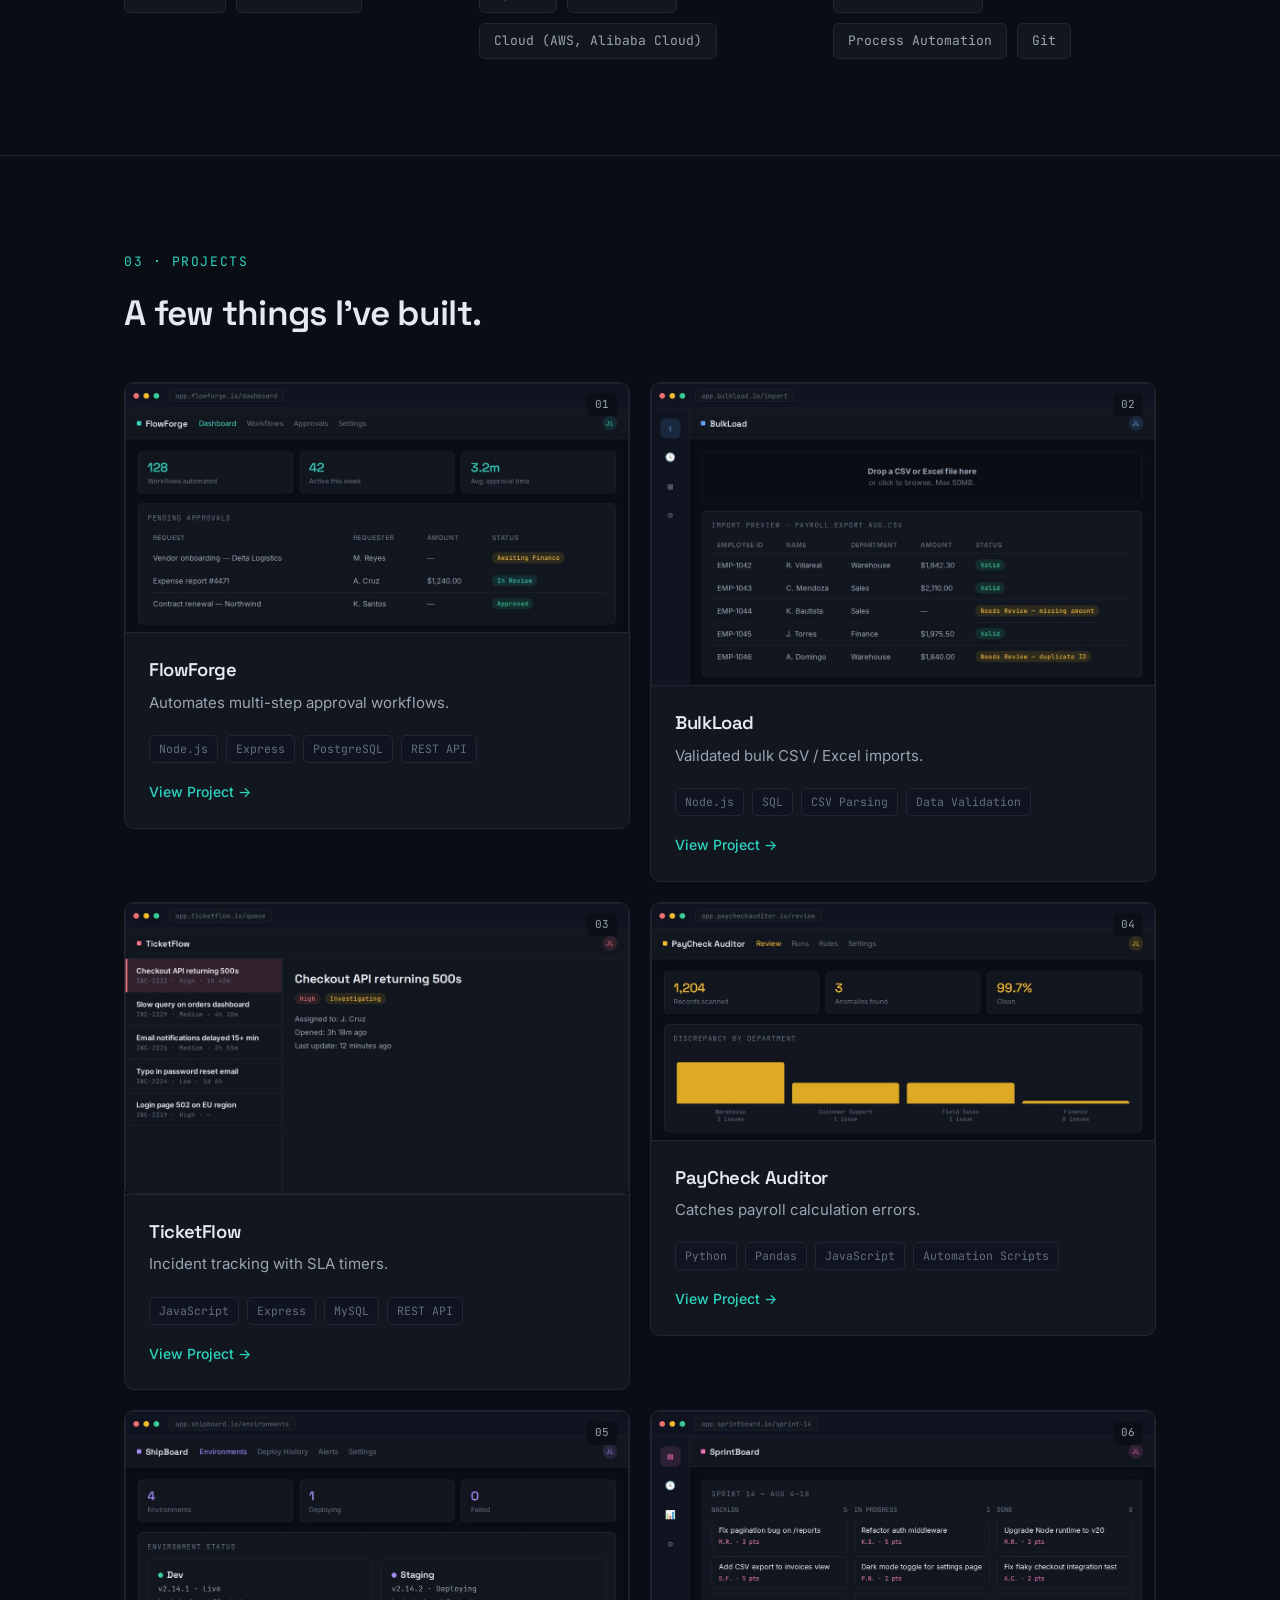
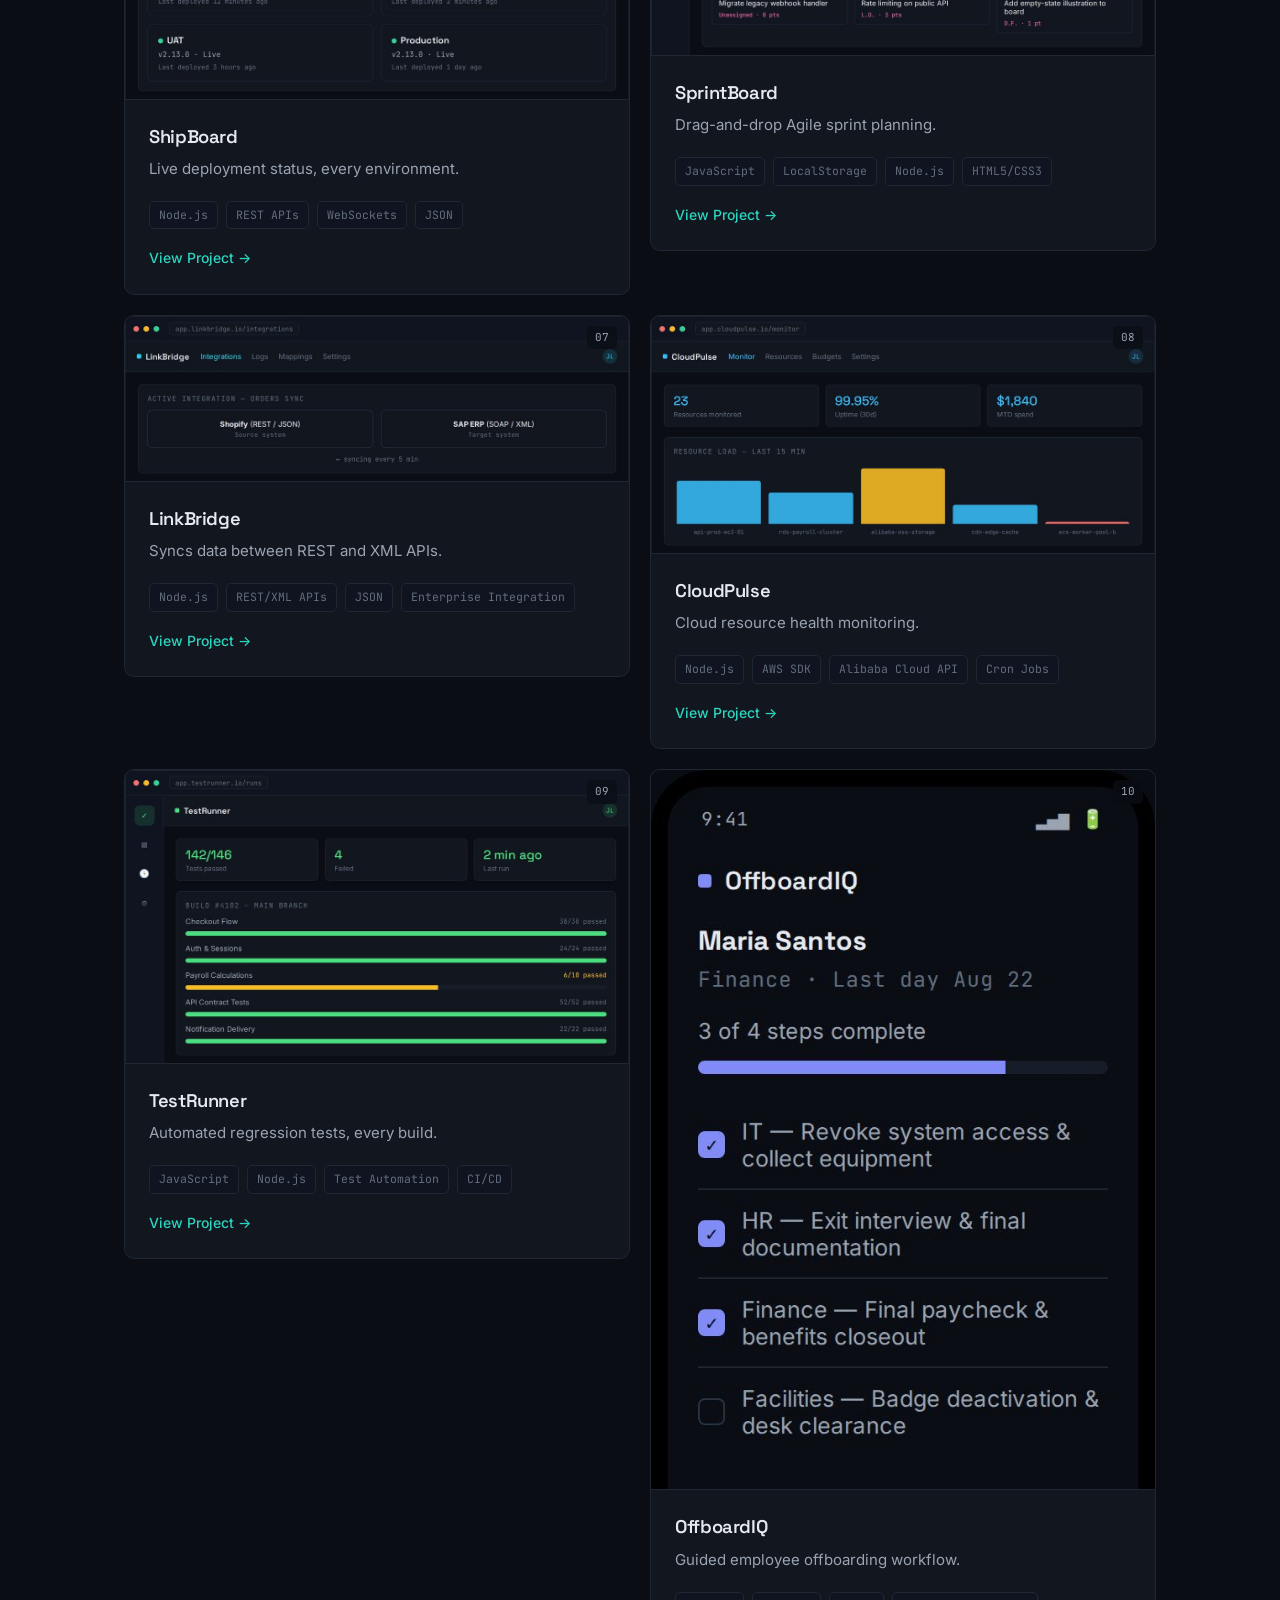
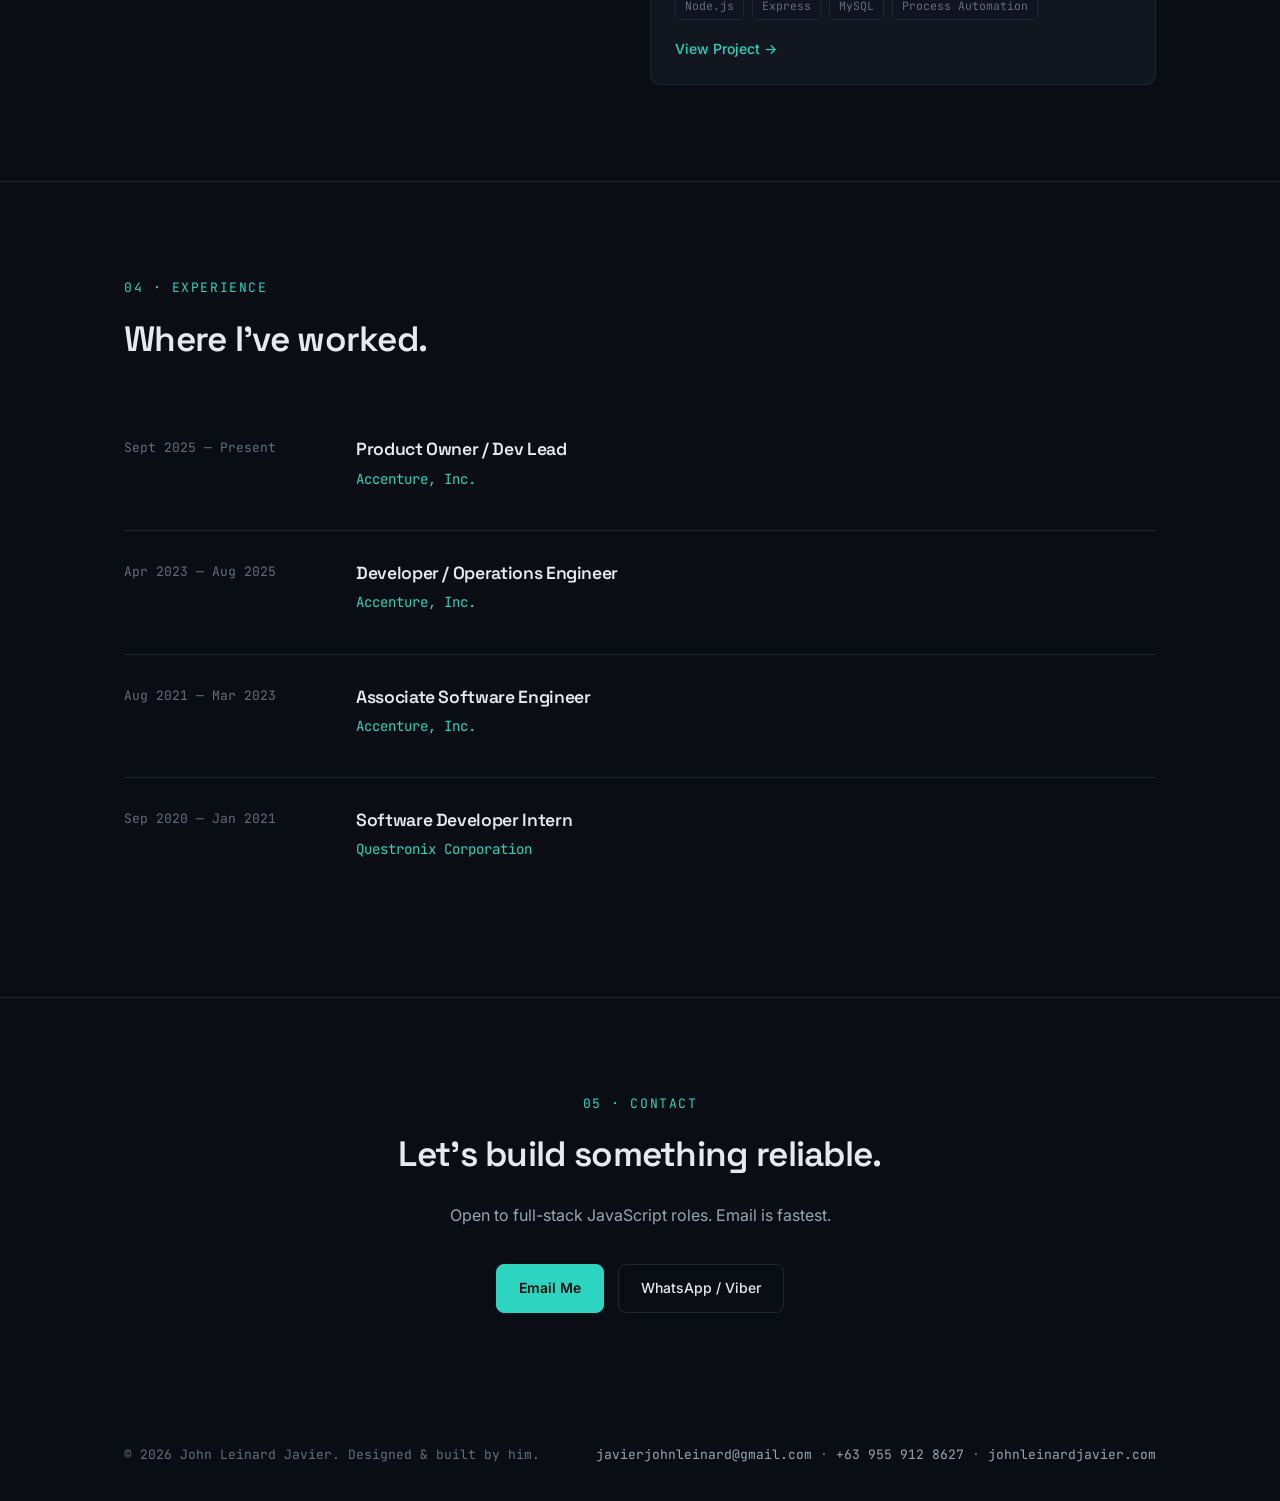
==== commit 224a9a04: "Relaunch portfolio: full-stack JS dev site with 10 project case studies Replaces the old site with t" ====
--- a/index.html
+++ b/index.html
@@ -1,673 +1,354 @@
-<!DOCTYPE html>
-<html lang="en">
-<head>
-  <meta charset="UTF-8" />
-  <meta name="viewport" content="width=device-width, initial-scale=1.0"/>
-  <title>John Leinard Javier | Software Engineer</title>
-
-  <!-- FAVICON -->
-  <link rel="icon" type="image/png" href="lj.png">
-
-  <!-- Google Fonts: Inter & Outfit -->
-  <link rel="preconnect" href="https://fonts.googleapis.com">
-  <link rel="preconnect" href="https://fonts.gstatic.com" crossorigin>
-  <link href="https://fonts.googleapis.com/css2?family=Inter:wght@300;400;500;600;700&family=Outfit:wght@600;700;800&display=swap" rel="stylesheet">
-
-  <!-- FontAwesome Icons -->
-  <link rel="stylesheet" href="https://cdnjs.cloudflare.com/ajax/libs/font-awesome/6.4.0/css/all.min.css"/>
-
-  <style>
-    /* Global Variables - Tulle White Theme */
-    :root {
-      --bg-color: #f8fafc;          /* Tulle White Background */
-      --card-bg: #ffffff;          /* Card Pure White */
-      --card-border: #e2e8f0;      /* Light Border */
-      --accent-color: #2563eb;     /* Royal Blue Accent */
-      --accent-hover: #1d4ed8;     /* Darker Blue Hover */
-      --text-main: #0f172a;        /* High-Contrast Charcoal Text */
-      --text-muted: #64748b;       /* Muted Slate Text */
-      --nav-bg: rgba(255, 255, 255, 0.85);
-    }
-
-    * {
-      margin: 0;
-      padding: 0;
-      box-sizing: border-box;
-      font-family: 'Inter', sans-serif;
-    }
-
-    body {
-      background-color: var(--bg-color);
-      color: var(--text-main);
-      scroll-behavior: smooth;
-      line-height: 1.6;
-    }
-
-    /* Utility Class for Hiding Elements */
-    .hidden {
-      display: none !important;
-    }
-
-    /* ----------------------------------------------------
-       PAGE 1: LANDING HERO SCREEN
-    ---------------------------------------------------- */
-    .hero-screen {
-      min-height: 100vh;
-      display: flex;
-      justify-content: center;
-      align-items: center;
-      text-align: center;
-      padding: 20px;
-      background-color: var(--bg-color);
-    }
-
-    .greeting {
-      font-size: 1.2rem;
-      color: var(--accent-color);
-      font-weight: 600;
-      margin-bottom: 12px;
-      text-transform: uppercase;
-      letter-spacing: 1.5px;
-    }
-
-    .hero-name {
-      font-family: 'Outfit', sans-serif;
-      font-size: clamp(2.8rem, 6vw, 4.8rem);
-      font-weight: 800;
-      line-height: 1.1;
-      margin-bottom: 12px;
-      color: var(--text-main);
-    }
-
-    .hero-role {
-      font-size: 1.6rem;
-      color: var(--text-muted);
-      margin-bottom: 36px;
-      font-weight: 500;
-    }
-
-    .btn-primary {
-      background: var(--accent-color);
-      color: #ffffff;
-      padding: 14px 32px;
-      border-radius: 30px;
-      text-decoration: none;
-      font-weight: 600;
-      font-size: 1rem;
-      border: none;
-      cursor: pointer;
-      display: inline-flex;
-      align-items: center;
-      gap: 10px;
-      transition: background 0.3s, transform 0.2s;
-    }
-
-    .btn-primary:hover {
-      background: var(--accent-hover);
-      transform: translateY(-2px);
-    }
-
-    /* ----------------------------------------------------
-       PAGE 2: MAIN PORTFOLIO & NAVIGATION
-    ---------------------------------------------------- */
-    header {
-      position: fixed;
-      top: 20px;
-      left: 50%;
-      transform: translateX(-50%);
-      width: 90%;
-      max-width: 900px;
-      background: var(--nav-bg);
-      backdrop-filter: blur(12px);
-      border: 1px solid var(--card-border);
-      border-radius: 50px;
-      padding: 12px 30px;
-      display: flex;
-      justify-content: space-between;
-      align-items: center;
-      z-index: 1000;
-      box-shadow: 0 10px 25px -5px rgba(0, 0, 0, 0.05);
-    }
-
-    .nav-logo {
-      font-family: 'Outfit', sans-serif;
-      font-weight: 800;
-      font-size: 1.2rem;
-      color: var(--text-main);
-      text-decoration: none;
-    }
-
-    .nav-links {
-      display: flex;
-      gap: 16px;
-      list-style: none;
-    }
-
-    .nav-tab {
-      background: none;
-      border: none;
-      color: var(--text-muted);
-      font-size: 0.95rem;
-      font-weight: 600;
-      cursor: pointer;
-      padding: 6px 14px;
-      border-radius: 20px;
-      transition: color 0.3s, background 0.3s;
-    }
-
-    .nav-tab:hover {
-      color: var(--accent-color);
-    }
-
-    .nav-tab.active {
-      color: var(--accent-color);
-      background: #eff6ff;
-    }
-
-    .container {
-      max-width: 950px;
-      margin: 0 auto;
-      padding: 120px 20px 60px 20px;
-    }
-
-    .section-title {
-      font-family: 'Outfit', sans-serif;
-      font-size: 2.2rem;
-      font-weight: 700;
-      margin-bottom: 30px;
-      position: relative;
-      display: inline-block;
-      color: var(--text-main);
-    }
-
-    .section-title::after {
-      content: '';
-      position: absolute;
-      bottom: -6px;
-      left: 0;
-      width: 40%;
-      height: 4px;
-      background: var(--accent-color);
-      border-radius: 2px;
-    }
-
-    .subsection-title {
-      font-family: 'Outfit', sans-serif;
-      font-size: 1.5rem;
-      font-weight: 700;
-      margin: 40px 0 20px 0;
-      color: var(--text-main);
-    }
-
-    /* About Section Styles */
-    .about-card {
-      background: var(--card-bg);
-      border: 1px solid var(--card-border);
-      border-radius: 20px;
-      padding: 35px;
-      box-shadow: 0 4px 12px rgba(0, 0, 0, 0.02);
-      margin-bottom: 30px;
-    }
-
-    .bio-text {
-      font-size: 1.1rem;
-      color: var(--text-muted);
-      line-height: 1.8;
-      margin-bottom: 25px;
-    }
-
-    .social-links {
-      display: flex;
-      gap: 15px;
-    }
-
-    .social-links a {
-      width: 42px;
-      height: 42px;
-      border-radius: 50%;
-      background: #f1f5f9;
-      color: var(--text-main);
-      display: flex;
-      align-items: center;
-      justify-content: center;
-      text-decoration: none;
-      transition: background 0.3s, color 0.3s, transform 0.2s;
-    }
-
-    .social-links a:hover {
-      background: var(--accent-color);
-      color: #ffffff;
-      transform: translateY(-3px);
-    }
-
-    /* Skills Grid */
-    .skills-grid {
-      display: grid;
-      grid-template-columns: repeat(auto-fit, minmax(140px, 1fr));
-      gap: 18px;
-    }
-
-    .skill-card {
-      background: var(--card-bg);
-      border: 1px solid var(--card-border);
-      border-radius: 12px;
-      padding: 20px;
-      text-align: center;
-      transition: border-color 0.3s, transform 0.2s;
-    }
-
-    .skill-card:hover {
-      border-color: var(--accent-color);
-      transform: translateY(-4px);
-    }
-
-    .skill-card i {
-      font-size: 2rem;
-      color: var(--accent-color);
-      margin-bottom: 10px;
-    }
-
-    .skill-card span {
-      display: block;
-      font-size: 0.9rem;
-      font-weight: 600;
-      color: var(--text-main);
-    }
-
-    /* Projects Grid */
-    .projects-grid {
-      display: grid;
-      grid-template-columns: repeat(auto-fit, minmax(280px, 1fr));
-      gap: 25px;
-    }
-
-    .project-card {
-      background: var(--card-bg);
-      border: 1px solid var(--card-border);
-      border-radius: 16px;
-      padding: 28px;
-      display: flex;
-      flex-direction: column;
-      justify-content: space-between;
-      box-shadow: 0 4px 12px rgba(0, 0, 0, 0.02);
-      transition: transform 0.3s, border-color 0.3s, box-shadow 0.3s;
-    }
-
-    .project-card:hover {
-      transform: translateY(-6px);
-      border-color: var(--accent-color);
-      box-shadow: 0 12px 24px rgba(37, 99, 235, 0.08);
-    }
-
-    .project-card h3 {
-      font-size: 1.3rem;
-      margin-bottom: 12px;
-      color: var(--text-main);
-    }
-
-    .project-card p {
-      color: var(--text-muted);
-      font-size: 0.95rem;
-      margin-bottom: 20px;
-    }
-
-    .tech-stack {
-      display: flex;
-      flex-wrap: wrap;
-      gap: 8px;
-      margin-bottom: 24px;
-    }
-
-    .tech-pill {
-      background: #eff6ff;
-      color: var(--accent-color);
-      font-size: 0.8rem;
-      padding: 4px 12px;
-      border-radius: 12px;
-      font-weight: 600;
-    }
-
-    .project-links {
-      display: flex;
-      gap: 15px;
-    }
-
-    .project-links a {
-      color: var(--text-main);
-      text-decoration: none;
-      font-size: 0.9rem;
-      font-weight: 500;
-      display: flex;
-      align-items: center;
-      gap: 6px;
-      transition: color 0.3s;
-    }
-
-    .project-links a:hover {
-      color: var(--accent-color);
-    }
-
-    /* Contact Section */
-    .contact-wrapper {
-      display: grid;
-      grid-template-columns: 1fr 1fr;
-      gap: 40px;
-    }
-
-    .contact-info p {
-      color: var(--text-muted);
-      margin-bottom: 24px;
-    }
-
-    .contact-item {
-      display: flex;
-      align-items: center;
-      gap: 15px;
-      margin-bottom: 20px;
-    }
-
-    .contact-item i {
-      width: 45px;
-      height: 45px;
-      background: #f1f5f9;
-      border: 1px solid var(--card-border);
-      border-radius: 50%;
-      display: flex;
-      align-items: center;
-      justify-content: center;
-      color: var(--accent-color);
-    }
-
-    .contact-form {
-      background: var(--card-bg);
-      border: 1px solid var(--card-border);
-      padding: 30px;
-      border-radius: 16px;
-      display: flex;
-      flex-direction: column;
-      gap: 18px;
-      box-shadow: 0 4px 12px rgba(0, 0, 0, 0.02);
-    }
-
-    .form-group input,
-    .form-group textarea {
-      width: 100%;
-      padding: 14px;
-      background: #ffffff;
-      border: 1px solid var(--card-border);
-      border-radius: 8px;
-      color: var(--text-main);
-      font-size: 0.95rem;
-      outline: none;
-      transition: border-color 0.3s;
-    }
-
-    .form-group input:focus,
-    .form-group textarea:focus {
-      border-color: var(--accent-color);
-    }
-
-    footer {
-      text-align: center;
-      padding: 40px 0;
-      color: var(--text-muted);
-      font-size: 0.85rem;
-      border-top: 1px solid var(--card-border);
-      margin-top: 60px;
-    }
-
-    @media (max-width: 768px) {
-      .contact-wrapper {
-        grid-template-columns: 1fr;
-      }
-    }
-  </style>
-</head>
-<body>
-
-  <!-- ====================================================
-       PAGE 1: LANDING SCREEN (Intro Only)
-  ==================================================== -->
-  <section id="intro" class="hero-screen">
-    <div class="hero-content">
-      <p class="greeting">Hi, this is</p>
-      <h1 class="hero-name">John Leinard Javier</h1>
-      <h2 class="hero-role">Software Engineer</h2>
-      <button id="viewWorkBtn" class="btn-primary">
-        My Work <i class="fa-solid fa-arrow-right"></i>
-      </button>
-    </div>
-  </section>
-
-  <!-- ====================================================
-       PAGE 2: MAIN PORTFOLIO CONTENT (Hidden Initially)
-  ==================================================== -->
-  <div id="mainPortfolio" class="portfolio-content hidden">
-
-    <!-- Header Navigation -->
-    <header>
-      <a href="#" id="homeLogo" class="nav-logo">LJ.</a>
-      <ul class="nav-links">
-        <li><button class="nav-tab active" data-tab="about">About</button></li>
-        <li><button class="nav-tab" data-tab="projects">Projects</button></li>
-        <li><button class="nav-tab" data-tab="contact">Contact</button></li>
-      </ul>
-    </header>
-
-    <div class="container">
-
-      <!-- TAB 1: ABOUT ME & SKILLS -->
-      <section id="about" class="tab-content">
-        <h2 class="section-title">About Me</h2>
-        <div class="about-card">
-          <p class="bio-text">
-            Full-Stack & Enterprise Solutions Engineer specializing in scalable microservices architecture, automated workflows, and user-centered design. Passionate about building robust software solutions that streamline operations and deliver smooth digital experiences.
-          </p>
-          <div class="social-links">
-            <a href="#" target="_blank" title="GitHub"><i class="fa-brands fa-github"></i></a>
-            <a href="#" target="_blank" title="LinkedIn"><i class="fa-brands fa-linkedin-in"></i></a>
-            <a href="mailto:johnleinardjavier@gmail.com" title="Email"><i class="fa-solid fa-envelope"></i></a>
-          </div>
-        </div>
-
-        <h3 class="subsection-title">Technical Skills</h3>
-        <div class="skills-grid">
-          <div class="skill-card">
-            <i class="fa-brands fa-js"></i>
-            <span>JavaScript</span>
-          </div>
-          <div class="skill-card">
-            <i class="fa-brands fa-react"></i>
-            <span>React</span>
-          </div>
-          <div class="skill-card">
-            <i class="fa-brands fa-node-js"></i>
-            <span>Node.js</span>
-          </div>
-          <div class="skill-card">
-            <i class="fa-brands fa-python"></i>
-            <span>Python</span>
-          </div>
-          <div class="skill-card">
-            <i class="fa-brands fa-docker"></i>
-            <span>Docker</span>
-          </div>
-          <div class="skill-card">
-            <i class="fa-solid fa-database"></i>
-            <span>PostgreSQL</span>
-          </div>
-        </div>
-      </section>
-
-      <!-- TAB 2: RECENT PROJECTS -->
-      <section id="projects" class="tab-content hidden">
-        <h2 class="section-title">Recent Projects</h2>
-        <div class="projects-grid">
-          <div class="project-card">
-            <div>
-              <h3>Enterprise Platform Automation</h3>
-              <p>Architected end-to-end automation workflows, custom business logic, and API integrations across cloud platforms.</p>
-              <div class="tech-stack">
-                <span class="tech-pill">JavaScript</span>
-                <span class="tech-pill">REST APIs</span>
-                <span class="tech-pill">IntegrationHub</span>
-              </div>
-            </div>
-            <div class="project-links">
-              <a href="#" target="_blank"><i class="fa-brands fa-github"></i> Code</a>
-              <a href="#" target="_blank"><i class="fa-solid fa-arrow-up-right-from-square"></i> Demo</a>
-            </div>
-          </div>
-
-          <div class="project-card">
-            <div>
-              <h3>Full-Stack Web Application</h3>
-              <p>High-performance web software engineered with modern frontend UI frameworks and scalable backend APIs.</p>
-              <div class="tech-stack">
-                <span class="tech-pill">TypeScript</span>
-                <span class="tech-pill">React</span>
-                <span class="tech-pill">Node.js</span>
-              </div>
-            </div>
-            <div class="project-links">
-              <a href="#" target="_blank"><i class="fa-brands fa-github"></i> Code</a>
-              <a href="#" target="_blank"><i class="fa-solid fa-arrow-up-right-from-square"></i> Demo</a>
-            </div>
-          </div>
-
-          <div class="project-card">
-            <div>
-              <h3>Cloud Infrastructure Services</h3>
-              <p>Containerized application services, optimized SQL database queries, and automated deployment pipelines.</p>
-              <div class="tech-stack">
-                <span class="tech-pill">Docker</span>
-                <span class="tech-pill">PostgreSQL</span>
-                <span class="tech-pill">CI/CD</span>
-              </div>
-            </div>
-            <div class="project-links">
-              <a href="#" target="_blank"><i class="fa-brands fa-github"></i> Code</a>
-              <a href="#" target="_blank"><i class="fa-solid fa-arrow-up-right-from-square"></i> Demo</a>
-            </div>
-          </div>
-        </div>
-      </section>
-
-      <!-- TAB 3: CONTACT -->
-      <section id="contact" class="tab-content hidden">
-        <h2 class="section-title">Get In Touch</h2>
-        <div class="contact-wrapper">
-          <div class="contact-info">
-            <p>Feel free to reach out for collaboration, project inquiries, or full-time opportunities!</p>
-            <div class="contact-item">
-              <i class="fa-solid fa-envelope"></i>
-              <div>
-                <strong style="display: block;">Email</strong>
-                <span style="color: var(--text-muted);">johnleinardjavier@gmail.com</span>
-              </div>
-            </div>
-            <div class="contact-item">
-              <i class="fa-solid fa-location-dot"></i>
-              <div>
-                <strong style="display: block;">Location</strong>
-                <span style="color: var(--text-muted);">Laguna, PH</span>
-              </div>
-            </div>
-          </div>
-
-          <form class="contact-form" action="https://formspree.io/f/xgawnagn" method="POST">
-            <div class="form-group">
-              <input type="text" name="name" placeholder="Your Name" required />
-            </div>
-            <div class="form-group">
-              <input type="email" name="email" placeholder="Your Email" required />
-            </div>
-            <div class="form-group">
-              <textarea name="message" rows="4" placeholder="Your Message" required></textarea>
-            </div>
-            <button type="submit" class="btn-primary">
-              Send Message <i class="fa-solid fa-paper-plane"></i>
-            </button>
-          </form>
-        </div>
-      </section>
-
-      <footer>
-        <p>&copy; 2026 John Leinard Javier. All rights reserved.</p>
-      </footer>
-
-    </div>
-  </div>
-
-  <!-- JavaScript Navigation Switcher -->
-  <script>
-    const introScreen = document.getElementById('intro');
-    const mainPortfolio = document.getElementById('mainPortfolio');
-    const viewWorkBtn = document.getElementById('viewWorkBtn');
-    const homeLogo = document.getElementById('homeLogo');
-    const navTabs = document.querySelectorAll('.nav-tab');
-    const tabContents = document.querySelectorAll('.tab-content');
-
-    // Reveal main portfolio and show "About" tab on "My Work" button click
-    viewWorkBtn.addEventListener('click', () => {
-      introScreen.classList.add('hidden');
-      mainPortfolio.classList.remove('hidden');
-      switchTab('about');
-    });
-
-    // Return to landing screen when clicking logo
-    homeLogo.addEventListener('click', (e) => {
-      e.preventDefault();
-      mainPortfolio.classList.add('hidden');
-      introScreen.classList.remove('hidden');
-    });
-
-    // Tab switcher logic
-    navTabs.forEach(tab => {
-      tab.addEventListener('click', () => {
-        const targetTab = tab.getAttribute('data-tab');
-        switchTab(targetTab);
-      });
-    });
-
-    function switchTab(tabId) {
-      navTabs.forEach(t => {
-        t.classList.toggle('active', t.getAttribute('data-tab') === tabId);
-      });
-      tabContents.forEach(content => {
-        if (content.id === tabId) {
-          content.classList.remove('hidden');
-        } else {
-          content.classList.add('hidden');
-        }
-      });
-      window.scrollTo({ top: 0, behavior: 'smooth' });
-    }
-
-    // Formspree Contact Form Handler
-    const form = document.querySelector('.contact-form');
-    form.addEventListener('submit', async (e) => {
-      e.preventDefault();
-      const data = new FormData(form);
-
-      try {
-        const response = await fetch(form.action, {
-          method: form.method,
-          body: data,
-          headers: { 'Accept': 'application/json' }
-        });
-
-        if (response.ok) {
-          alert('Thank you! Your message has been sent successfully.');
-          form.reset();
-        } else {
-          alert('Oops! There was a problem submitting your form.');
-        }
-      } catch (error) {
-        alert('Network error. Please try again later.');
-      }
-    });
-  </script>
-
-</body>
-</html>
+<!DOCTYPE html>
+<html lang="en">
+<head>
+<meta charset="UTF-8">
+<meta name="viewport" content="width=device-width, initial-scale=1.0">
+<title>John Leinard Javier — Full-Stack JavaScript Developer</title>
+<meta name="description" content="John Leinard Javier is a full-stack JavaScript developer based in the Philippines, building reliable web apps, APIs, and automation tools.">
+<link rel="icon" type="image/png" href="favicon.png">
+<link rel="apple-touch-icon" href="apple-touch-icon.png">
+<link rel="preconnect" href="https://fonts.googleapis.com">
+<link rel="preconnect" href="https://fonts.gstatic.com" crossorigin>
+<link href="https://fonts.googleapis.com/css2?family=Inter:wght@400;500;600;700&family=Space+Grotesk:wght@500;600;700&family=JetBrains+Mono:wght@400;500&display=swap" rel="stylesheet">
+<link rel="stylesheet" href="style.css">
+</head>
+<body>
+
+<header class="site-header">
+  <nav class="nav">
+    <a href="#top" class="nav-brand">JL<span>.</span>Javier</a>
+    <button class="nav-toggle" id="navToggle" aria-label="Toggle menu" aria-expanded="false">☰</button>
+    <div class="nav-links" id="navLinks">
+      <a href="#about">About</a>
+      <a href="#skills">Skills</a>
+      <a href="#projects">Projects</a>
+      <a href="#experience">Experience</a>
+      <a href="#contact">Contact</a>
+      <a href="#contact" class="btn btn-primary" style="padding:9px 18px;">Get in Touch</a>
+    </div>
+  </nav>
+</header>
+
+<main id="top">
+
+  <!-- ================= HERO ================= -->
+  <section class="hero" id="hero">
+    <div class="wrap hero-inner">
+      <div class="hero-photo">
+        <img src="lj.jpg" alt="Portrait of John Leinard Javier">
+      </div>
+      <div class="hero-content">
+        <span class="hero-eyebrow mono">Software Engineer · Philippines</span>
+        <h1>John Leinard Javier</h1>
+        <p class="hero-role">Full-Stack JavaScript Developer</p>
+        <p class="hero-lede">5+ years of experience designing and building reliable backend systems, REST APIs, and automation tools for enterprise teams.</p>
+        <div class="hero-actions">
+          <a href="#projects" class="btn btn-primary">View Projects</a>
+          <a href="#contact" class="btn btn-outline">Get in Touch</a>
+          <a href="mailto:javierjohnleinard@gmail.com" class="btn btn-text">javierjohnleinard@gmail.com →</a>
+        </div>
+      </div>
+    </div>
+  </section>
+
+  <!-- ================= ABOUT ================= -->
+  <section id="about">
+    <div class="wrap">
+      <span class="section-label">01 · About</span>
+      <h2 class="section-title">Building reliable software for enterprise teams.</h2>
+      <div class="about-grid">
+        <div class="about-text" style="grid-column: 1 / -1;">
+          <p>Product Owner / Dev Lead at Accenture, where I lead end-to-end delivery of JavaScript-based enterprise applications — from Node.js and REST APIs to the SQL and Python that support them. Comfortable working across cloud environments and CI/CD pipelines, with a consistent focus on building software that is stable, maintainable, and easy for teams to rely on.</p>
+        </div>
+      </div>
+    </div>
+  </section>
+
+  <!-- ================= SKILLS ================= -->
+  <section id="skills">
+    <div class="wrap">
+      <span class="section-label">02 · Skills</span>
+      <h2 class="section-title">Tools I reach for.</h2>
+      <div class="skills-groups">
+        <div class="skill-group">
+          <h3>Core</h3>
+          <div class="tag-list">
+            <span class="tag">JavaScript</span>
+            <span class="tag">Node.js</span>
+            <span class="tag">Express</span>
+            <span class="tag">REST APIs</span>
+            <span class="tag">HTML5 / CSS3</span>
+          </div>
+        </div>
+        <div class="skill-group">
+          <h3>Backend &amp; Data</h3>
+          <div class="tag-list">
+            <span class="tag">SQL</span>
+            <span class="tag">MySQL / PostgreSQL</span>
+            <span class="tag">Python</span>
+            <span class="tag">JSON / XML</span>
+            <span class="tag">Cloud (AWS, Alibaba Cloud)</span>
+          </div>
+        </div>
+        <div class="skill-group">
+          <h3>Practices</h3>
+          <div class="tag-list">
+            <span class="tag">Agile / Scrum</span>
+            <span class="tag">CI/CD</span>
+            <span class="tag">Test Automation</span>
+            <span class="tag">Process Automation</span>
+            <span class="tag">Git</span>
+          </div>
+        </div>
+      </div>
+    </div>
+  </section>
+
+  <!-- ================= PROJECTS ================= -->
+  <section id="projects">
+    <div class="wrap">
+      <span class="section-label">03 · Projects</span>
+      <h2 class="section-title">A few things I've built.</h2>
+      <div class="project-grid">
+
+        <article class="card">
+          <div class="card-visual">
+            <span class="card-index mono">01</span>
+            <img src="projects/thumbs/flowforge.jpg" alt="FlowForge workflow automation dashboard UI" loading="lazy">
+          </div>
+          <div class="card-body">
+            <h3 class="card-title">FlowForge</h3>
+            <p class="card-desc">Automates multi-step approval workflows.</p>
+            <div class="card-tags">
+              <span>Node.js</span><span>Express</span><span>PostgreSQL</span><span>REST API</span>
+            </div>
+            <a href="projects/flowforge.html" class="card-link" target="_blank" rel="noopener">View Project →</a>
+          </div>
+        </article>
+
+        <article class="card">
+          <div class="card-visual">
+            <span class="card-index mono">02</span>
+            <img src="projects/thumbs/bulkload.jpg" alt="BulkLoad CSV import validation UI" loading="lazy">
+          </div>
+          <div class="card-body">
+            <h3 class="card-title">BulkLoad</h3>
+            <p class="card-desc">Validated bulk CSV / Excel imports.</p>
+            <div class="card-tags">
+              <span>Node.js</span><span>SQL</span><span>CSV Parsing</span><span>Data Validation</span>
+            </div>
+            <a href="projects/bulkload.html" class="card-link" target="_blank" rel="noopener">View Project →</a>
+          </div>
+        </article>
+
+        <article class="card">
+          <div class="card-visual">
+            <span class="card-index mono">03</span>
+            <img src="projects/thumbs/ticketflow.jpg" alt="TicketFlow incident tracker UI" loading="lazy">
+          </div>
+          <div class="card-body">
+            <h3 class="card-title">TicketFlow</h3>
+            <p class="card-desc">Incident tracking with SLA timers.</p>
+            <div class="card-tags">
+              <span>JavaScript</span><span>Express</span><span>MySQL</span><span>REST API</span>
+            </div>
+            <a href="projects/ticketflow.html" class="card-link" target="_blank" rel="noopener">View Project →</a>
+          </div>
+        </article>
+
+        <article class="card">
+          <div class="card-visual">
+            <span class="card-index mono">04</span>
+            <img src="projects/thumbs/paycheck-auditor.jpg" alt="PayCheck Auditor payroll discrepancy UI" loading="lazy">
+          </div>
+          <div class="card-body">
+            <h3 class="card-title">PayCheck Auditor</h3>
+            <p class="card-desc">Catches payroll calculation errors.</p>
+            <div class="card-tags">
+              <span>Python</span><span>Pandas</span><span>JavaScript</span><span>Automation Scripts</span>
+            </div>
+            <a href="projects/paycheck-auditor.html" class="card-link" target="_blank" rel="noopener">View Project →</a>
+          </div>
+        </article>
+
+        <article class="card">
+          <div class="card-visual">
+            <span class="card-index mono">05</span>
+            <img src="projects/thumbs/shipboard.jpg" alt="ShipBoard deployment status dashboard UI" loading="lazy">
+          </div>
+          <div class="card-body">
+            <h3 class="card-title">ShipBoard</h3>
+            <p class="card-desc">Live deployment status, every environment.</p>
+            <div class="card-tags">
+              <span>Node.js</span><span>REST APIs</span><span>WebSockets</span><span>JSON</span>
+            </div>
+            <a href="projects/shipboard.html" class="card-link" target="_blank" rel="noopener">View Project →</a>
+          </div>
+        </article>
+
+        <article class="card">
+          <div class="card-visual">
+            <span class="card-index mono">06</span>
+            <img src="projects/thumbs/sprintboard.jpg" alt="SprintBoard kanban sprint planning UI" loading="lazy">
+          </div>
+          <div class="card-body">
+            <h3 class="card-title">SprintBoard</h3>
+            <p class="card-desc">Drag-and-drop Agile sprint planning.</p>
+            <div class="card-tags">
+              <span>JavaScript</span><span>LocalStorage</span><span>Node.js</span><span>HTML5/CSS3</span>
+            </div>
+            <a href="projects/sprintboard.html" class="card-link" target="_blank" rel="noopener">View Project →</a>
+          </div>
+        </article>
+
+        <article class="card">
+          <div class="card-visual">
+            <span class="card-index mono">07</span>
+            <img src="projects/thumbs/linkbridge.jpg" alt="LinkBridge API integration UI" loading="lazy">
+          </div>
+          <div class="card-body">
+            <h3 class="card-title">LinkBridge</h3>
+            <p class="card-desc">Syncs data between REST and XML APIs.</p>
+            <div class="card-tags">
+              <span>Node.js</span><span>REST/XML APIs</span><span>JSON</span><span>Enterprise Integration</span>
+            </div>
+            <a href="projects/linkbridge.html" class="card-link" target="_blank" rel="noopener">View Project →</a>
+          </div>
+        </article>
+
+        <article class="card">
+          <div class="card-visual">
+            <span class="card-index mono">08</span>
+            <img src="projects/thumbs/cloudpulse.jpg" alt="CloudPulse cloud monitoring dashboard UI" loading="lazy">
+          </div>
+          <div class="card-body">
+            <h3 class="card-title">CloudPulse</h3>
+            <p class="card-desc">Cloud resource health monitoring.</p>
+            <div class="card-tags">
+              <span>Node.js</span><span>AWS SDK</span><span>Alibaba Cloud API</span><span>Cron Jobs</span>
+            </div>
+            <a href="projects/cloudpulse.html" class="card-link" target="_blank" rel="noopener">View Project →</a>
+          </div>
+        </article>
+
+        <article class="card">
+          <div class="card-visual">
+            <span class="card-index mono">09</span>
+            <img src="projects/thumbs/testrunner.jpg" alt="TestRunner automated test results UI" loading="lazy">
+          </div>
+          <div class="card-body">
+            <h3 class="card-title">TestRunner</h3>
+            <p class="card-desc">Automated regression tests, every build.</p>
+            <div class="card-tags">
+              <span>JavaScript</span><span>Node.js</span><span>Test Automation</span><span>CI/CD</span>
+            </div>
+            <a href="projects/testrunner.html" class="card-link" target="_blank" rel="noopener">View Project →</a>
+          </div>
+        </article>
+
+        <article class="card">
+          <div class="card-visual">
+            <span class="card-index mono">10</span>
+            <img src="projects/thumbs/offboardiq.jpg" alt="OffboardIQ offboarding checklist UI" loading="lazy">
+          </div>
+          <div class="card-body">
+            <h3 class="card-title">OffboardIQ</h3>
+            <p class="card-desc">Guided employee offboarding workflow.</p>
+            <div class="card-tags">
+              <span>Node.js</span><span>Express</span><span>MySQL</span><span>Process Automation</span>
+            </div>
+            <a href="projects/offboardiq.html" class="card-link" target="_blank" rel="noopener">View Project →</a>
+          </div>
+        </article>
+
+      </div>
+    </div>
+  </section>
+
+  <!-- ================= EXPERIENCE ================= -->
+  <section id="experience">
+    <div class="wrap">
+      <span class="section-label">04 · Experience</span>
+      <h2 class="section-title">Where I've worked.</h2>
+      <div class="timeline">
+
+        <div class="timeline-item">
+          <div class="timeline-date mono">Sept 2025 — Present</div>
+          <div class="timeline-role">
+            <h3>Product Owner / Dev Lead</h3>
+            <span class="timeline-company mono">Accenture, Inc.</span>
+          </div>
+        </div>
+
+        <div class="timeline-item">
+          <div class="timeline-date mono">Apr 2023 — Aug 2025</div>
+          <div class="timeline-role">
+            <h3>Developer / Operations Engineer</h3>
+            <span class="timeline-company mono">Accenture, Inc.</span>
+          </div>
+        </div>
+
+        <div class="timeline-item">
+          <div class="timeline-date mono">Aug 2021 — Mar 2023</div>
+          <div class="timeline-role">
+            <h3>Associate Software Engineer</h3>
+            <span class="timeline-company mono">Accenture, Inc.</span>
+          </div>
+        </div>
+
+        <div class="timeline-item">
+          <div class="timeline-date mono">Sep 2020 — Jan 2021</div>
+          <div class="timeline-role">
+            <h3>Software Developer Intern</h3>
+            <span class="timeline-company mono">Questronix Corporation</span>
+          </div>
+        </div>
+
+      </div>
+    </div>
+  </section>
+
+  <!-- ================= CONTACT ================= -->
+  <section id="contact" class="contact-section">
+    <div class="wrap">
+      <span class="section-label">05 · Contact</span>
+      <h2 class="section-title">Let's build something reliable.</h2>
+      <p class="contact-lede">Open to full-stack JavaScript roles. Email is fastest.</p>
+      <div class="contact-actions">
+        <a href="mailto:javierjohnleinard@gmail.com" class="btn btn-primary">Email Me</a>
+        <a href="https://wa.me/639559128627" class="btn btn-outline" target="_blank" rel="noopener">WhatsApp / Viber</a>
+      </div>
+    </div>
+  </section>
+
+</main>
+
+<footer class="site-footer">
+  <div class="wrap footer-inner">
+    <span>© <span id="year">2026</span> John Leinard Javier. Designed &amp; built by him.</span>
+    <span>
+      <a href="mailto:javierjohnleinard@gmail.com">javierjohnleinard@gmail.com</a> ·
+      <a href="https://wa.me/639559128627" target="_blank" rel="noopener">+63 955 912 8627</a> ·
+      <a href="https://johnleinardjavier.com">johnleinardjavier.com</a>
+    </span>
+  </div>
+</footer>
+
+<script>
+  var toggle = document.getElementById('navToggle');
+  var links = document.getElementById('navLinks');
+  toggle.addEventListener('click', function () {
+    var isOpen = links.classList.toggle('open');
+    toggle.setAttribute('aria-expanded', isOpen);
+  });
+  links.querySelectorAll('a').forEach(function (link) {
+    link.addEventListener('click', function () {
+      links.classList.remove('open');
+      toggle.setAttribute('aria-expanded', 'false');
+    });
+  });
+  document.getElementById('year').textContent = new Date().getFullYear();
+</script>
+
+</body>
+</html>
--- a/style.css
+++ b/style.css
@@ -0,0 +1,628 @@
+/* ==========================================================================
+   John Leinard Javier — Portfolio v1 "Minimal / Dark"
+   Shared stylesheet for index.html and resume.html
+   ========================================================================== */
+
+:root {
+  --bg: #0a0e14;
+  --bg-alt: #0f1420;
+  --surface: #11161f;
+  --surface-hover: #151b26;
+  --border: #1f2733;
+  --border-hover: #2a3444;
+  --text: #e6e9ef;
+  --text-dim: #9aa4b2;
+  --text-faint: #626d7d;
+  --accent: #2dd4bf;
+  --accent-dim: #1fa896;
+  --accent-soft: rgba(45, 212, 191, 0.1);
+  --font-sans: 'Inter', -apple-system, BlinkMacSystemFont, 'Segoe UI', Roboto, sans-serif;
+  --font-head: 'Space Grotesk', var(--font-sans);
+  --font-mono: 'JetBrains Mono', ui-monospace, SFMono-Regular, Menlo, Consolas, monospace;
+  --max-width: 1080px;
+  --radius: 10px;
+}
+
+* {
+  box-sizing: border-box;
+  margin: 0;
+  padding: 0;
+}
+
+html {
+  scroll-behavior: smooth;
+}
+
+body {
+  background: var(--bg);
+  color: var(--text);
+  font-family: var(--font-sans);
+  font-size: 16px;
+  line-height: 1.6;
+  -webkit-font-smoothing: antialiased;
+  -moz-osx-font-smoothing: grayscale;
+}
+
+.wrap {
+  max-width: var(--max-width);
+  margin: 0 auto;
+  padding: 0 24px;
+}
+
+img {
+  max-width: 100%;
+  display: block;
+}
+
+a {
+  color: inherit;
+  text-decoration: none;
+}
+
+ul {
+  list-style: none;
+}
+
+h1, h2, h3, h4 {
+  font-family: var(--font-head);
+  font-weight: 600;
+  letter-spacing: -0.02em;
+  color: var(--text);
+}
+
+.mono {
+  font-family: var(--font-mono);
+}
+
+.accent {
+  color: var(--accent);
+}
+
+section {
+  padding: 96px 0;
+  border-bottom: 1px solid var(--border);
+}
+
+section:last-of-type {
+  border-bottom: none;
+}
+
+.section-label {
+  font-family: var(--font-mono);
+  font-size: 13px;
+  color: var(--accent);
+  text-transform: uppercase;
+  letter-spacing: 0.12em;
+  margin-bottom: 12px;
+  display: block;
+}
+
+.section-title {
+  font-size: clamp(1.6rem, 3vw, 2.2rem);
+  margin-bottom: 40px;
+}
+
+/* ---------- Top nav ---------- */
+
+.site-header {
+  position: sticky;
+  top: 0;
+  z-index: 100;
+  background: rgba(10, 14, 20, 0.85);
+  backdrop-filter: blur(10px);
+  -webkit-backdrop-filter: blur(10px);
+  border-bottom: 1px solid var(--border);
+}
+
+.nav {
+  display: flex;
+  align-items: center;
+  justify-content: space-between;
+  padding: 18px 24px;
+  max-width: var(--max-width);
+  margin: 0 auto;
+}
+
+.nav-brand {
+  font-family: var(--font-mono);
+  font-size: 15px;
+  font-weight: 500;
+  color: var(--text);
+}
+
+.nav-brand span {
+  color: var(--accent);
+}
+
+.nav-links {
+  display: flex;
+  gap: 32px;
+  align-items: center;
+}
+
+.nav-links a {
+  font-size: 14px;
+  color: var(--text-dim);
+  transition: color 0.15s ease;
+}
+
+.nav-links a:hover {
+  color: var(--accent);
+}
+
+.nav-links .btn {
+  color: var(--bg);
+}
+
+.nav-toggle {
+  display: none;
+  background: none;
+  border: 1px solid var(--border);
+  border-radius: 6px;
+  color: var(--text);
+  font-size: 20px;
+  width: 40px;
+  height: 40px;
+  align-items: center;
+  justify-content: center;
+  cursor: pointer;
+}
+
+/* ---------- Buttons ---------- */
+
+.btn {
+  display: inline-flex;
+  align-items: center;
+  gap: 8px;
+  padding: 12px 22px;
+  border-radius: 8px;
+  font-size: 14px;
+  font-weight: 500;
+  font-family: var(--font-sans);
+  border: 1px solid var(--border);
+  transition: all 0.15s ease;
+  cursor: pointer;
+}
+
+.btn-primary {
+  background: var(--accent);
+  border-color: var(--accent);
+  color: #06110f;
+  font-weight: 600;
+}
+
+.btn-primary:hover {
+  background: var(--accent-dim);
+  border-color: var(--accent-dim);
+  transform: translateY(-1px);
+}
+
+.btn-outline {
+  background: transparent;
+  color: var(--text);
+}
+
+.btn-outline:hover {
+  border-color: var(--accent);
+  color: var(--accent);
+}
+
+.btn-text {
+  color: var(--text-dim);
+  padding: 12px 4px;
+}
+
+.btn-text:hover {
+  color: var(--accent);
+}
+
+/* ---------- Hero ---------- */
+
+.hero {
+  padding-top: 120px;
+  padding-bottom: 96px;
+  border-bottom: 1px solid var(--border);
+}
+
+.hero-inner {
+  display: flex;
+  flex-direction: column;
+  align-items: center;
+  text-align: center;
+  gap: 32px;
+}
+
+.hero-content {
+  display: flex;
+  flex-direction: column;
+  align-items: center;
+  max-width: 680px;
+}
+
+.hero-eyebrow {
+  font-family: var(--font-mono);
+  color: var(--accent);
+  font-size: 14px;
+  letter-spacing: 0.06em;
+  margin-bottom: 20px;
+  display: block;
+}
+
+.hero h1 {
+  font-size: clamp(2.2rem, 5vw, 3.2rem);
+  line-height: 1.14;
+  margin-bottom: 10px;
+}
+
+.hero-role {
+  font-family: var(--font-head);
+  font-size: clamp(1.1rem, 2vw, 1.4rem);
+  color: var(--accent);
+  font-weight: 500;
+  margin-bottom: 18px;
+}
+
+.hero-lede {
+  font-size: 1.15rem;
+  color: var(--text-dim);
+  max-width: 520px;
+  margin: 0 auto 36px;
+}
+
+.hero-actions {
+  display: flex;
+  flex-wrap: wrap;
+  justify-content: center;
+  gap: 14px;
+  align-items: center;
+}
+
+.hero-photo {
+  flex-shrink: 0;
+  width: 176px;
+  height: 176px;
+  border-radius: 50%;
+  overflow: hidden;
+  border: 2px solid var(--border);
+  padding: 6px;
+  position: relative;
+  box-shadow: 0 0 0 1px var(--border), 0 20px 40px -12px rgba(45, 212, 191, 0.18);
+}
+
+.hero-photo img {
+  width: 100%;
+  height: 100%;
+  object-fit: cover;
+  border-radius: 50%;
+}
+
+/* ---------- About ---------- */
+
+.about-grid {
+  display: grid;
+  grid-template-columns: repeat(3, 1fr);
+  gap: 28px;
+}
+
+.about-text p {
+  color: var(--text-dim);
+  margin-bottom: 18px;
+  max-width: 720px;
+}
+
+.about-text p:last-child {
+  margin-bottom: 0;
+}
+
+/* ---------- Skills ---------- */
+
+.skills-groups {
+  display: grid;
+  grid-template-columns: repeat(3, 1fr);
+  gap: 32px;
+}
+
+.skill-group h3 {
+  font-size: 0.85rem;
+  font-family: var(--font-mono);
+  color: var(--text-faint);
+  text-transform: uppercase;
+  letter-spacing: 0.1em;
+  margin-bottom: 16px;
+  font-weight: 500;
+}
+
+.tag-list {
+  display: flex;
+  flex-wrap: wrap;
+  gap: 10px;
+}
+
+.tag {
+  font-family: var(--font-mono);
+  font-size: 13px;
+  padding: 7px 14px;
+  border-radius: 6px;
+  border: 1px solid var(--border);
+  color: var(--text-dim);
+  background: var(--surface);
+  transition: all 0.15s ease;
+}
+
+.tag:hover {
+  border-color: var(--accent);
+  color: var(--accent);
+}
+
+/* ---------- Projects ---------- */
+
+.project-grid {
+  display: grid;
+  grid-template-columns: repeat(2, 1fr);
+  gap: 20px;
+  align-items: start;
+}
+
+.card {
+  background: var(--surface);
+  border: 1px solid var(--border);
+  border-radius: var(--radius);
+  overflow: hidden;
+  display: flex;
+  flex-direction: column;
+  transition: transform 0.18s ease, border-color 0.18s ease, background 0.18s ease;
+}
+
+.card:hover {
+  transform: translateY(-4px);
+  border-color: var(--border-hover);
+  background: var(--surface-hover);
+}
+
+.card-visual {
+  position: relative;
+  overflow: hidden;
+  background: var(--bg-alt);
+  border-bottom: 1px solid var(--border);
+  color: var(--accent);
+}
+
+.card-visual img {
+  width: 100%;
+  height: auto;
+  display: block;
+  transition: transform 0.25s ease;
+}
+
+.card:hover .card-visual img {
+  transform: scale(1.035);
+}
+
+.card-index {
+  position: absolute;
+  top: 10px;
+  right: 12px;
+  font-size: 11px;
+  color: var(--text-dim);
+  background: rgba(10, 14, 20, 0.75);
+  backdrop-filter: blur(4px);
+  padding: 3px 8px;
+  border-radius: 5px;
+  z-index: 2;
+}
+
+.card-body {
+  padding: 22px 24px 24px;
+  display: flex;
+  flex-direction: column;
+  flex: 1;
+}
+
+.card-title {
+  font-size: 1.15rem;
+  margin-bottom: 6px;
+}
+
+.card-desc {
+  color: var(--text-dim);
+  font-size: 0.94rem;
+  margin-bottom: 20px;
+  flex-grow: 1;
+}
+
+.card-tags {
+  display: flex;
+  flex-wrap: wrap;
+  gap: 8px;
+  margin-bottom: 18px;
+}
+
+.card-tags span {
+  font-family: var(--font-mono);
+  font-size: 11.5px;
+  color: var(--text-faint);
+  background: var(--bg-alt);
+  border: 1px solid var(--border);
+  padding: 4px 9px;
+  border-radius: 5px;
+}
+
+.card-link {
+  font-size: 14px;
+  font-weight: 500;
+  color: var(--accent);
+  display: inline-flex;
+  align-items: center;
+  gap: 6px;
+}
+
+.card-link:hover {
+  color: var(--text);
+}
+
+/* ---------- Experience ---------- */
+
+.timeline {
+  display: flex;
+  flex-direction: column;
+  gap: 0;
+}
+
+.timeline-item {
+  display: grid;
+  grid-template-columns: 200px 1fr;
+  gap: 32px;
+  padding: 28px 0;
+  border-top: 1px solid var(--border);
+}
+
+.timeline-item:first-child {
+  border-top: none;
+}
+
+.timeline-date {
+  font-family: var(--font-mono);
+  font-size: 13px;
+  color: var(--text-faint);
+  padding-top: 3px;
+}
+
+.timeline-role h3 {
+  font-size: 1.1rem;
+  margin-bottom: 4px;
+}
+
+.timeline-company {
+  font-size: 14px;
+  color: var(--accent);
+  font-family: var(--font-mono);
+  margin-bottom: 12px;
+  display: block;
+}
+
+.timeline-role p {
+  color: var(--text-dim);
+  font-size: 0.95rem;
+  max-width: 620px;
+}
+
+/* ---------- Contact / Footer ---------- */
+
+.contact-section {
+  text-align: center;
+}
+
+.contact-section .section-title {
+  margin-bottom: 20px;
+}
+
+.contact-lede {
+  color: var(--text-dim);
+  max-width: 480px;
+  margin: 0 auto 36px;
+}
+
+.contact-actions {
+  display: flex;
+  justify-content: center;
+  gap: 14px;
+  flex-wrap: wrap;
+}
+
+.site-footer {
+  padding: 36px 0;
+}
+
+.footer-inner {
+  display: flex;
+  justify-content: space-between;
+  align-items: center;
+  flex-wrap: wrap;
+  gap: 12px;
+  font-size: 13px;
+  color: var(--text-faint);
+  font-family: var(--font-mono);
+}
+
+.footer-inner a {
+  color: var(--text-dim);
+}
+
+.footer-inner a:hover {
+  color: var(--accent);
+}
+
+/* ==========================================================================
+   Responsive
+   ========================================================================== */
+
+@media (max-width: 900px) {
+  .about-grid,
+  .skills-groups {
+    grid-template-columns: 1fr;
+    gap: 36px;
+  }
+
+  .project-grid {
+    grid-template-columns: 1fr;
+  }
+}
+
+@media (max-width: 700px) {
+  section {
+    padding: 64px 0;
+  }
+
+  .nav-links {
+    position: absolute;
+    top: 100%;
+    left: 0;
+    right: 0;
+    background: var(--bg);
+    border-bottom: 1px solid var(--border);
+    flex-direction: column;
+    align-items: flex-start;
+    gap: 4px;
+    padding: 12px 24px 20px;
+    display: none;
+  }
+
+  .nav-links.open {
+    display: flex;
+  }
+
+  .nav-links a {
+    width: 100%;
+    padding: 12px 0;
+  }
+
+  .nav-toggle {
+    display: flex;
+  }
+
+  .hero {
+    padding-top: 48px;
+  }
+
+  .hero-photo {
+    width: 150px;
+    height: 150px;
+  }
+
+  .timeline-item {
+    grid-template-columns: 1fr;
+    gap: 8px;
+  }
+}
+
+@media (max-width: 480px) {
+  .hero-actions {
+    flex-direction: column;
+    align-items: stretch;
+    width: 100%;
+  }
+
+  .hero-actions .btn {
+    justify-content: center;
+  }
+}
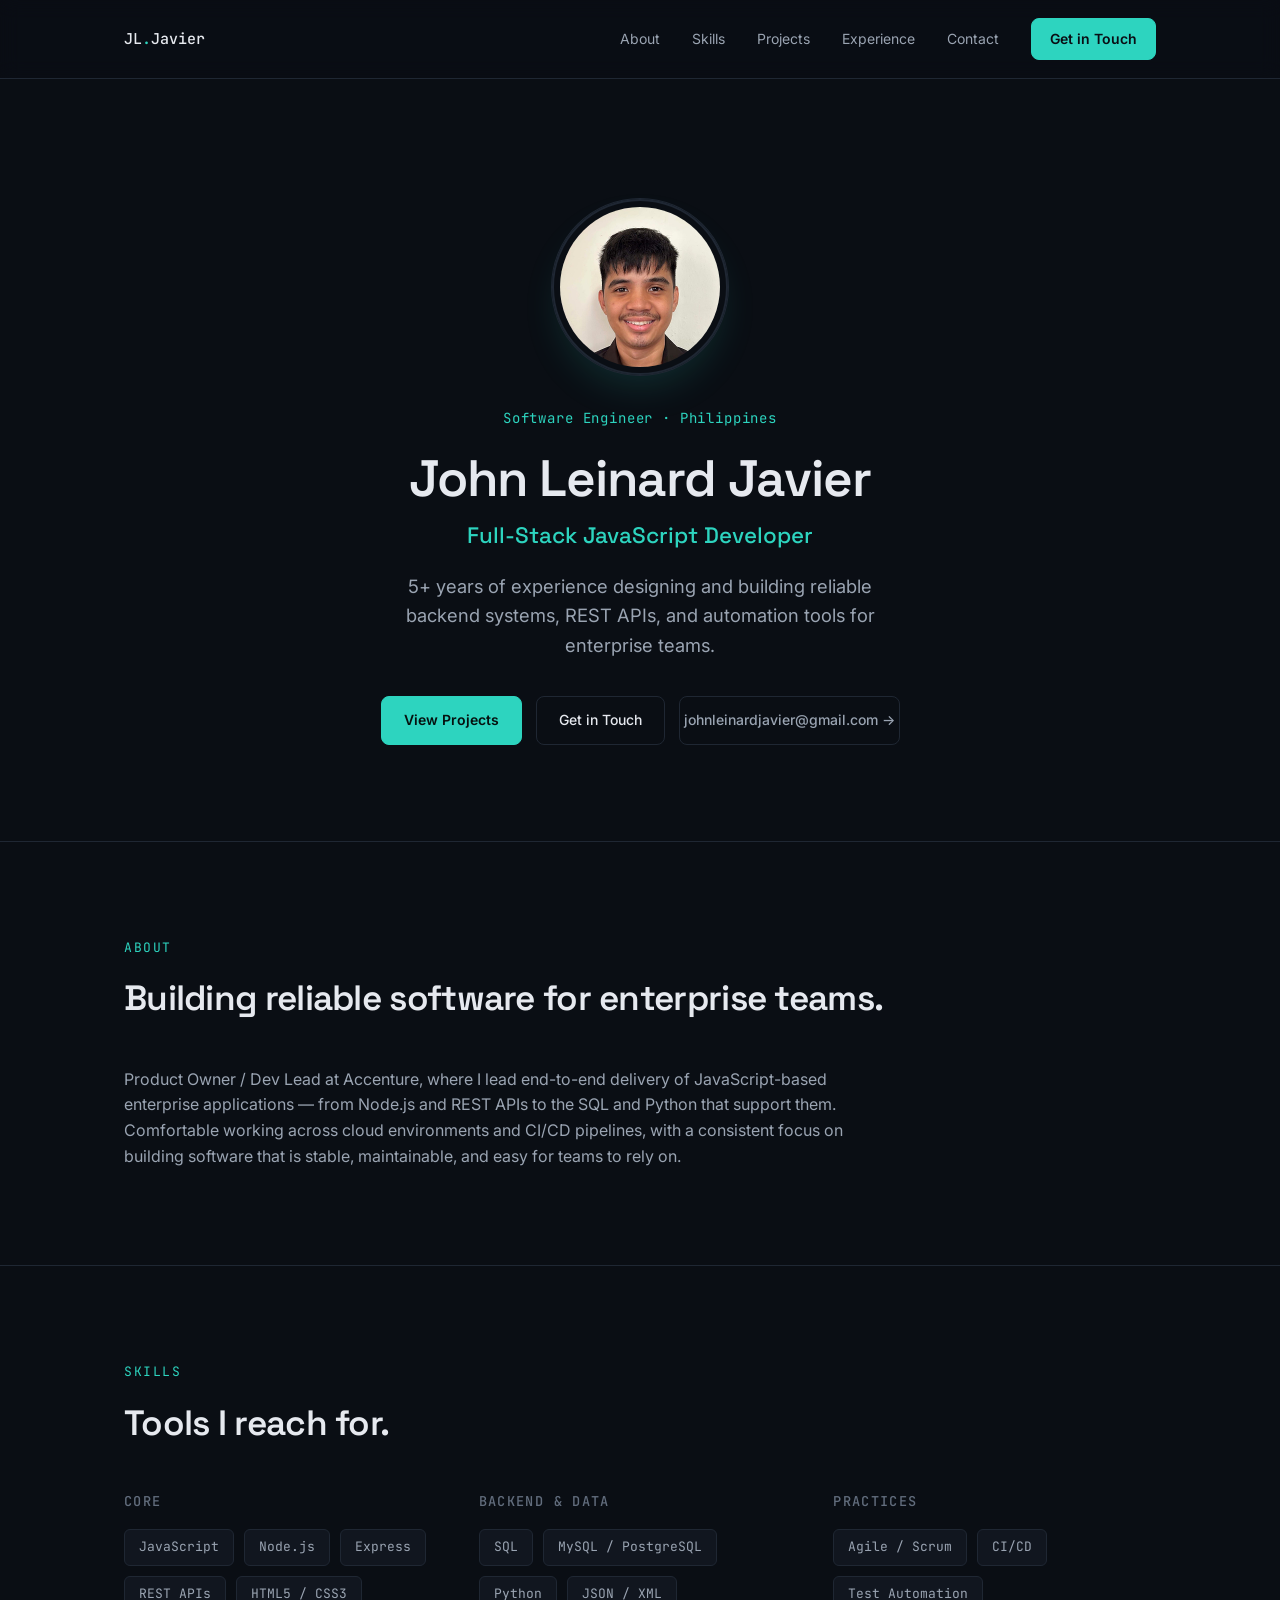
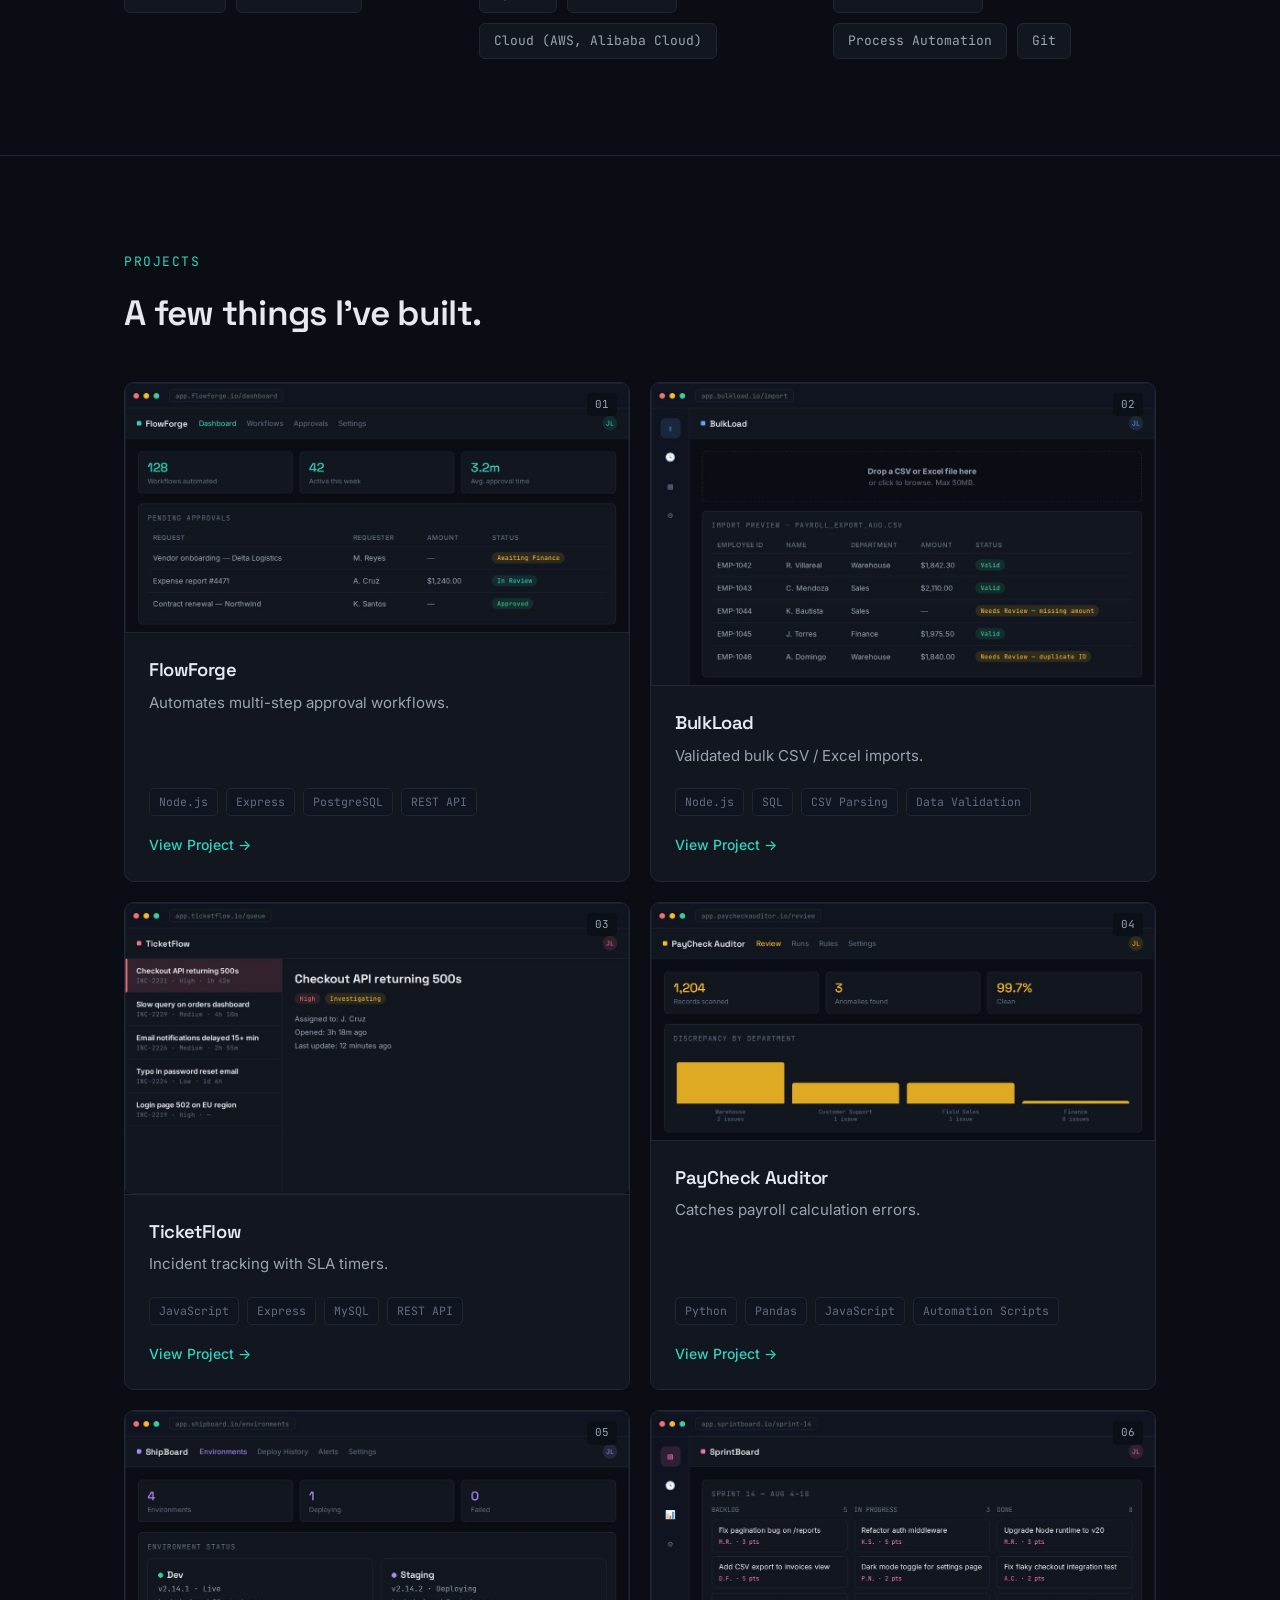
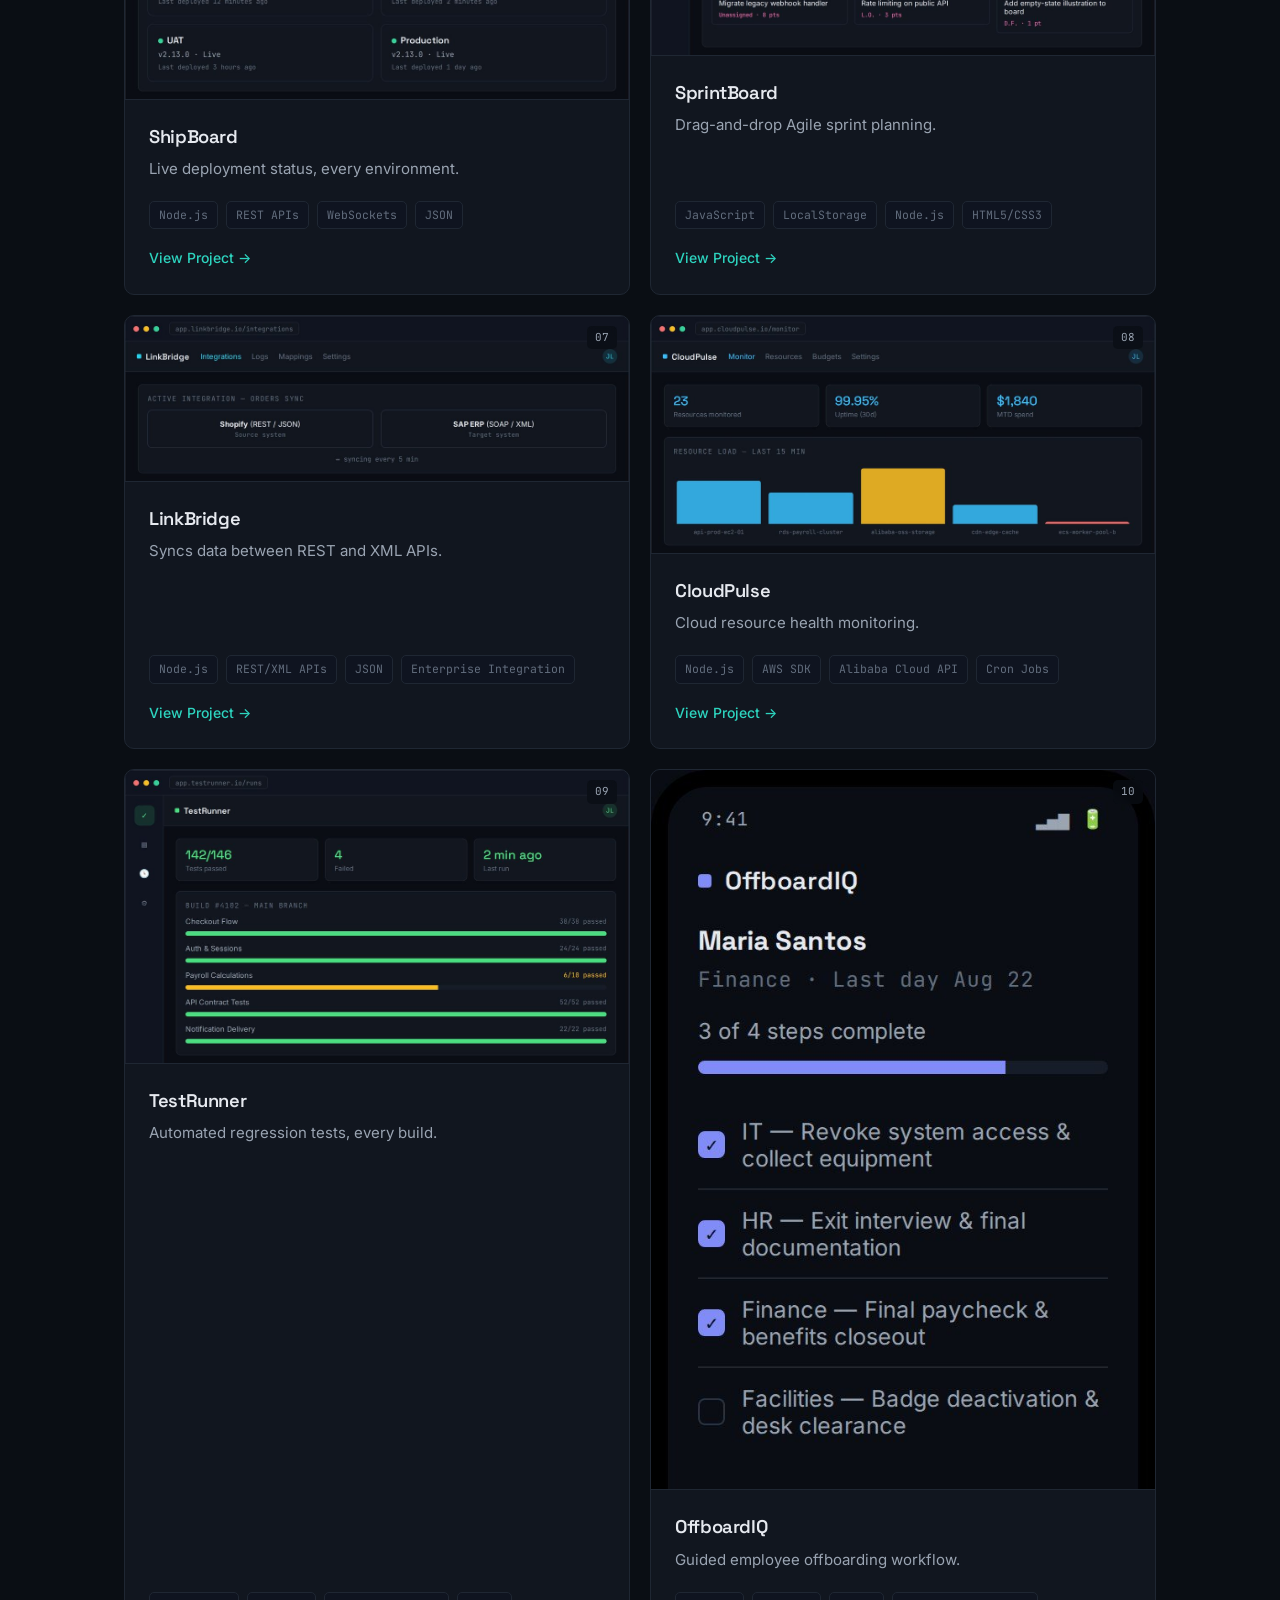
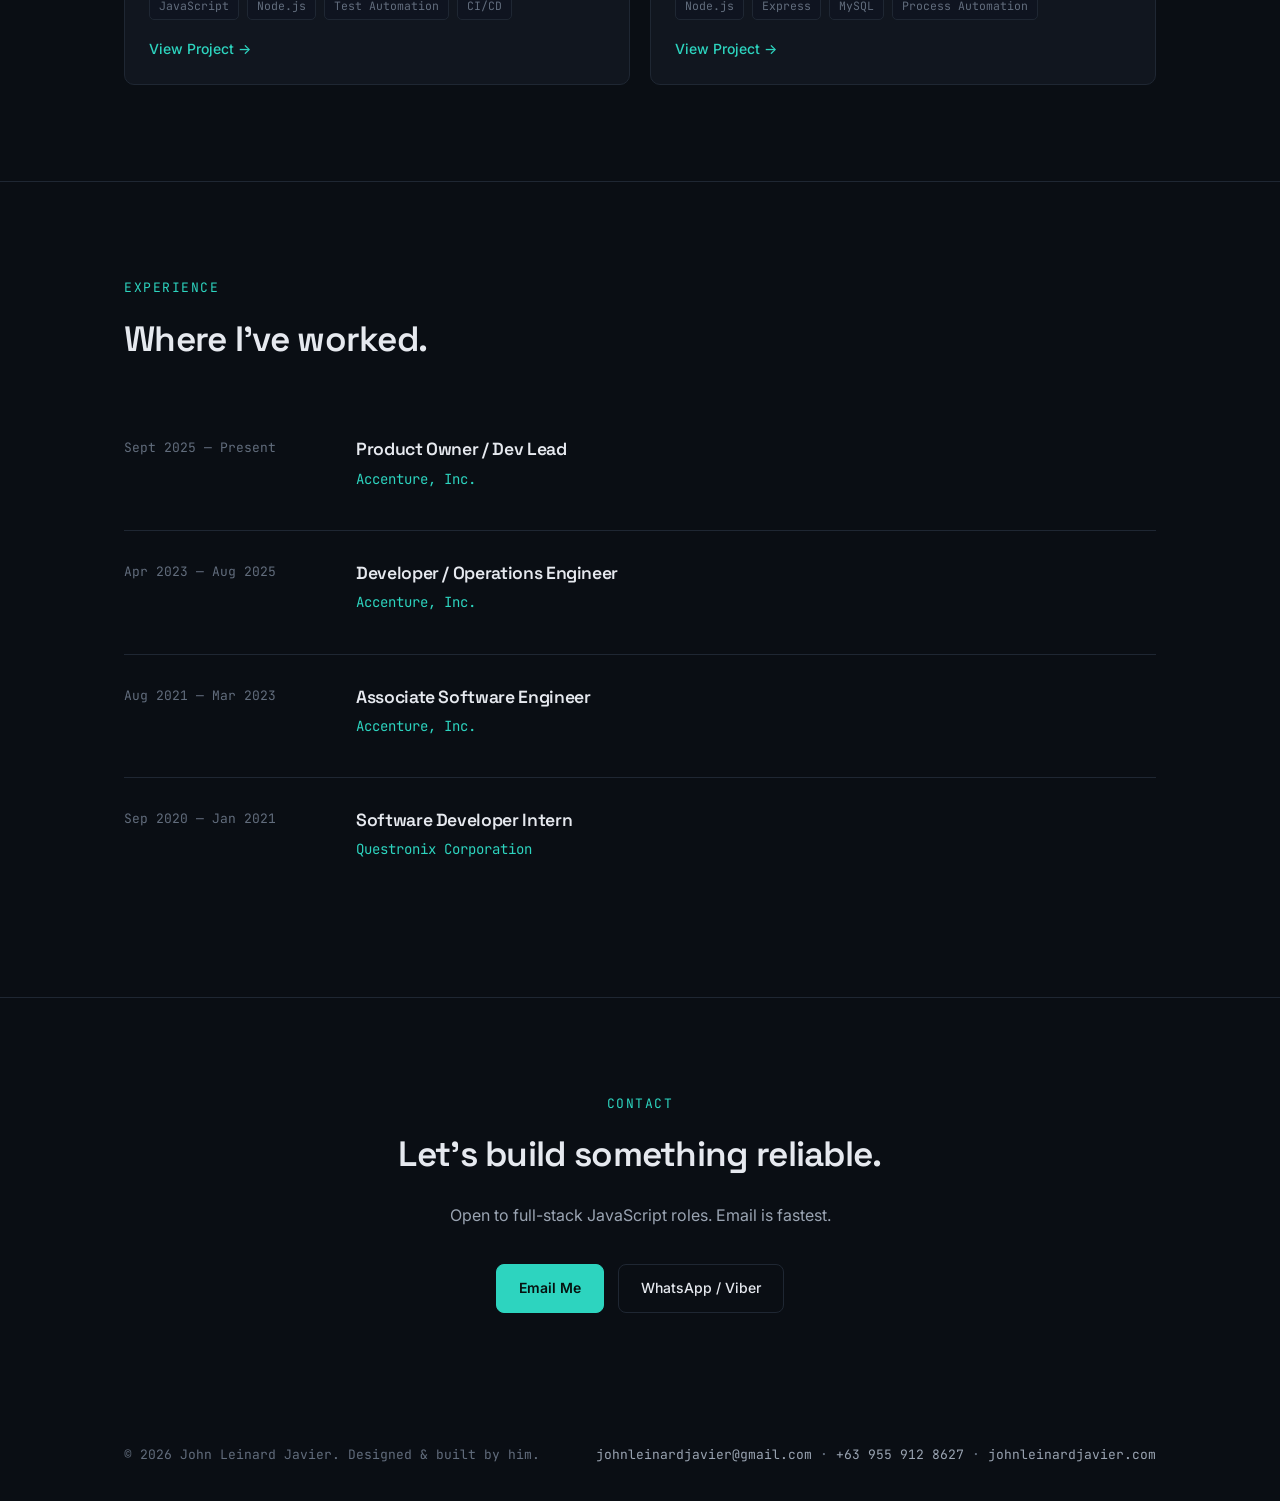
==== commit 01bb4787: "Clean up section labels, fix project grid alignment, update contact email - Remove numeric prefixes " ====
--- a/index.html
+++ b/index.html
@@ -45,7 +45,7 @@
         <div class="hero-actions">
           <a href="#projects" class="btn btn-primary">View Projects</a>
           <a href="#contact" class="btn btn-outline">Get in Touch</a>
-          <a href="mailto:javierjohnleinard@gmail.com" class="btn btn-text">javierjohnleinard@gmail.com →</a>
+          <a href="mailto:johnleinardjavier@gmail.com" class="btn btn-text">johnleinardjavier@gmail.com →</a>
         </div>
       </div>
     </div>
@@ -54,7 +54,7 @@
   <!-- ================= ABOUT ================= -->
   <section id="about">
     <div class="wrap">
-      <span class="section-label">01 · About</span>
+      <span class="section-label">About</span>
       <h2 class="section-title">Building reliable software for enterprise teams.</h2>
       <div class="about-grid">
         <div class="about-text" style="grid-column: 1 / -1;">
@@ -67,7 +67,7 @@
   <!-- ================= SKILLS ================= -->
   <section id="skills">
     <div class="wrap">
-      <span class="section-label">02 · Skills</span>
+      <span class="section-label">Skills</span>
       <h2 class="section-title">Tools I reach for.</h2>
       <div class="skills-groups">
         <div class="skill-group">
@@ -107,7 +107,7 @@
   <!-- ================= PROJECTS ================= -->
   <section id="projects">
     <div class="wrap">
-      <span class="section-label">03 · Projects</span>
+      <span class="section-label">Projects</span>
       <h2 class="section-title">A few things I've built.</h2>
       <div class="project-grid">
 
@@ -268,7 +268,7 @@
   <!-- ================= EXPERIENCE ================= -->
   <section id="experience">
     <div class="wrap">
-      <span class="section-label">04 · Experience</span>
+      <span class="section-label">Experience</span>
       <h2 class="section-title">Where I've worked.</h2>
       <div class="timeline">
 
@@ -311,11 +311,11 @@
   <!-- ================= CONTACT ================= -->
   <section id="contact" class="contact-section">
     <div class="wrap">
-      <span class="section-label">05 · Contact</span>
+      <span class="section-label">Contact</span>
       <h2 class="section-title">Let's build something reliable.</h2>
       <p class="contact-lede">Open to full-stack JavaScript roles. Email is fastest.</p>
       <div class="contact-actions">
-        <a href="mailto:javierjohnleinard@gmail.com" class="btn btn-primary">Email Me</a>
+        <a href="mailto:johnleinardjavier@gmail.com" class="btn btn-primary">Email Me</a>
         <a href="https://wa.me/639559128627" class="btn btn-outline" target="_blank" rel="noopener">WhatsApp / Viber</a>
       </div>
     </div>
@@ -327,7 +327,7 @@
   <div class="wrap footer-inner">
     <span>© <span id="year">2026</span> John Leinard Javier. Designed &amp; built by him.</span>
     <span>
-      <a href="mailto:javierjohnleinard@gmail.com">javierjohnleinard@gmail.com</a> ·
+      <a href="mailto:johnleinardjavier@gmail.com">johnleinardjavier@gmail.com</a> ·
       <a href="https://wa.me/639559128627" target="_blank" rel="noopener">+63 955 912 8627</a> ·
       <a href="https://johnleinardjavier.com">johnleinardjavier.com</a>
     </span>
--- a/style.css
+++ b/style.css
@@ -360,7 +360,6 @@
   display: grid;
   grid-template-columns: repeat(2, 1fr);
   gap: 20px;
-  align-items: start;
 }
 
 .card {
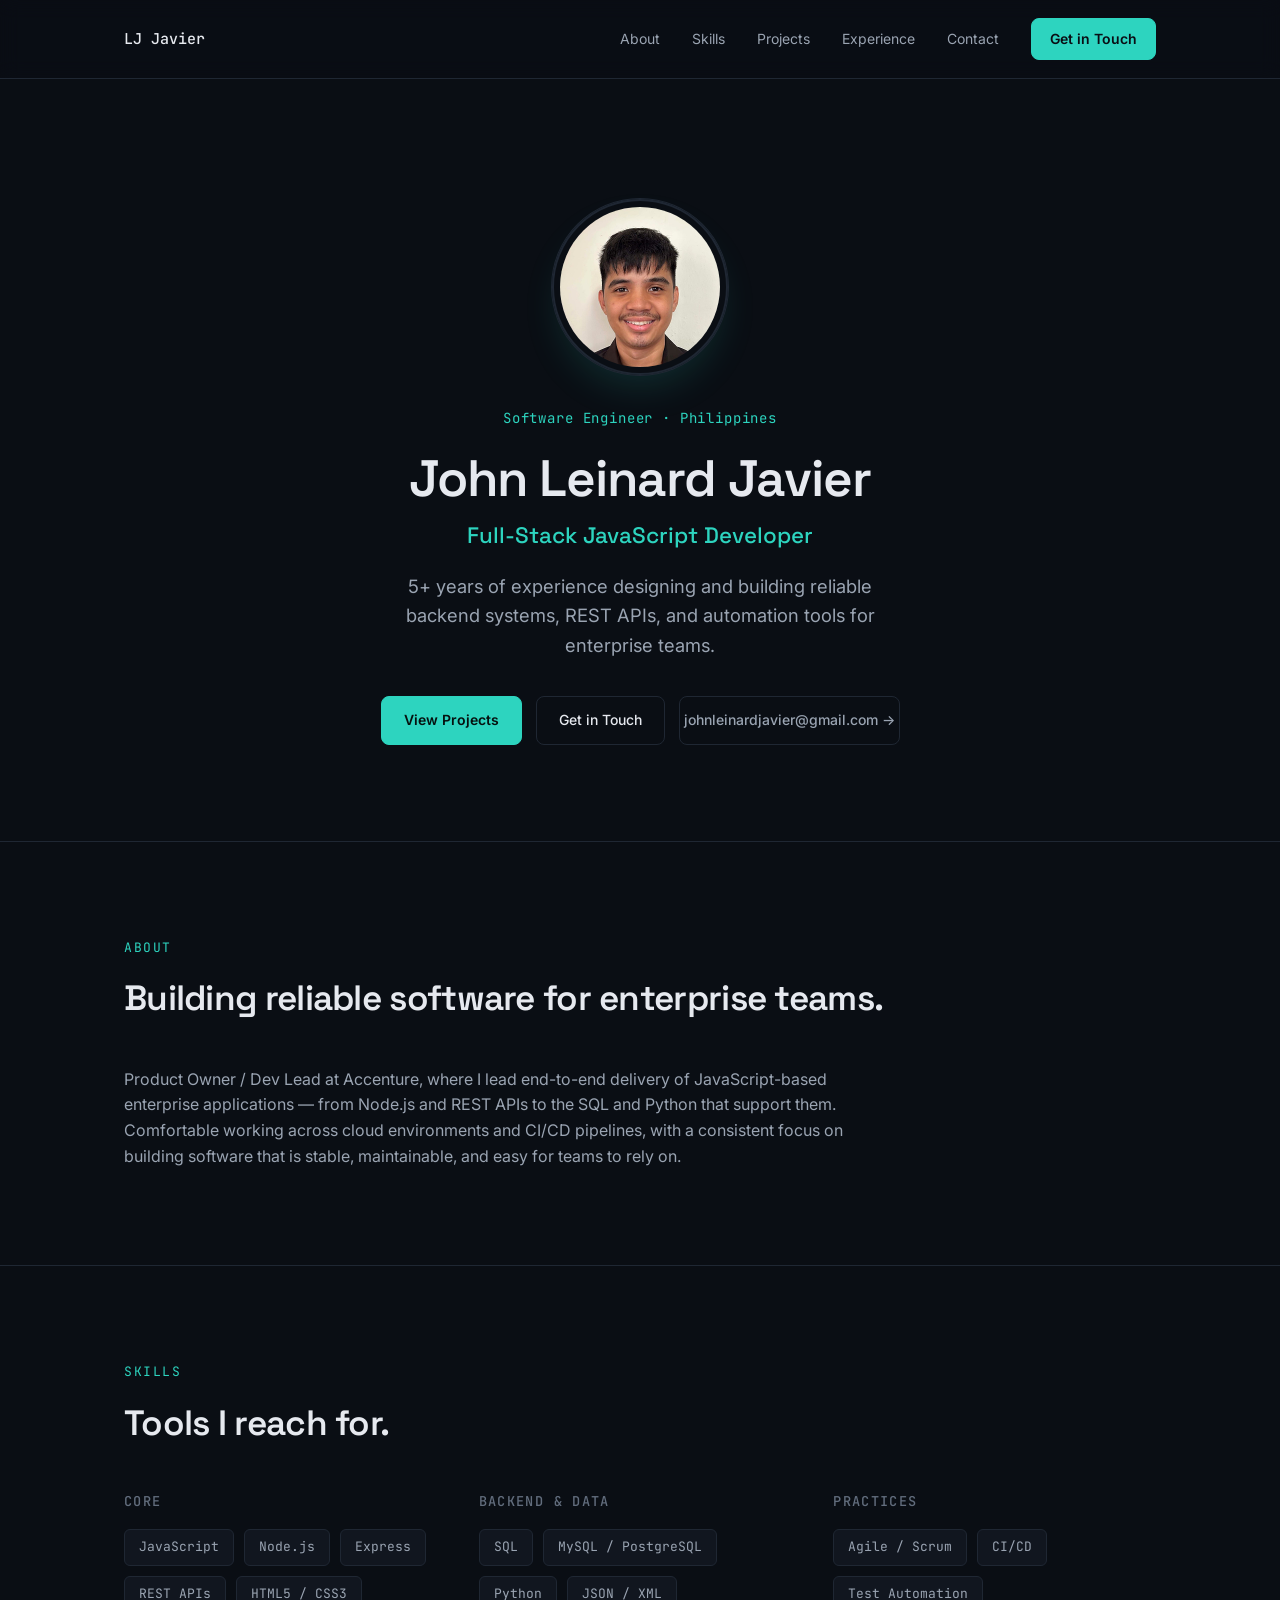
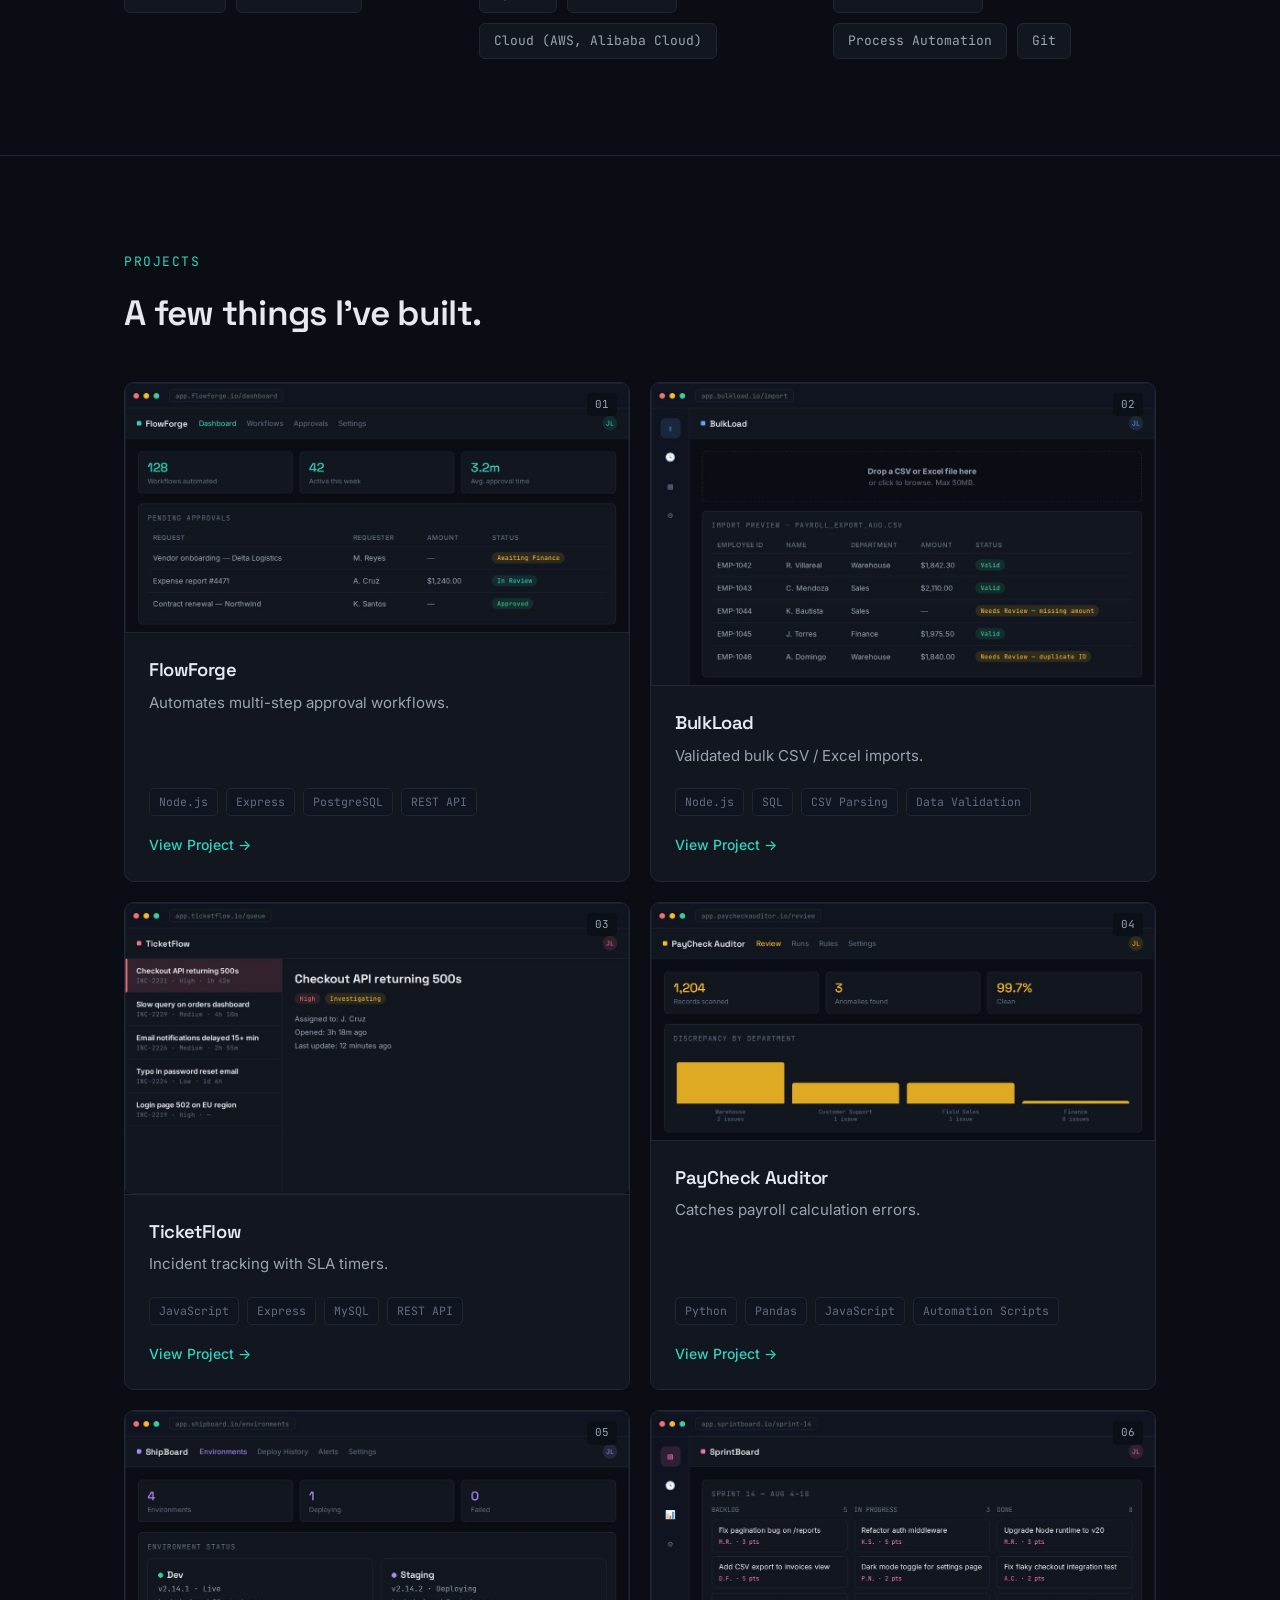
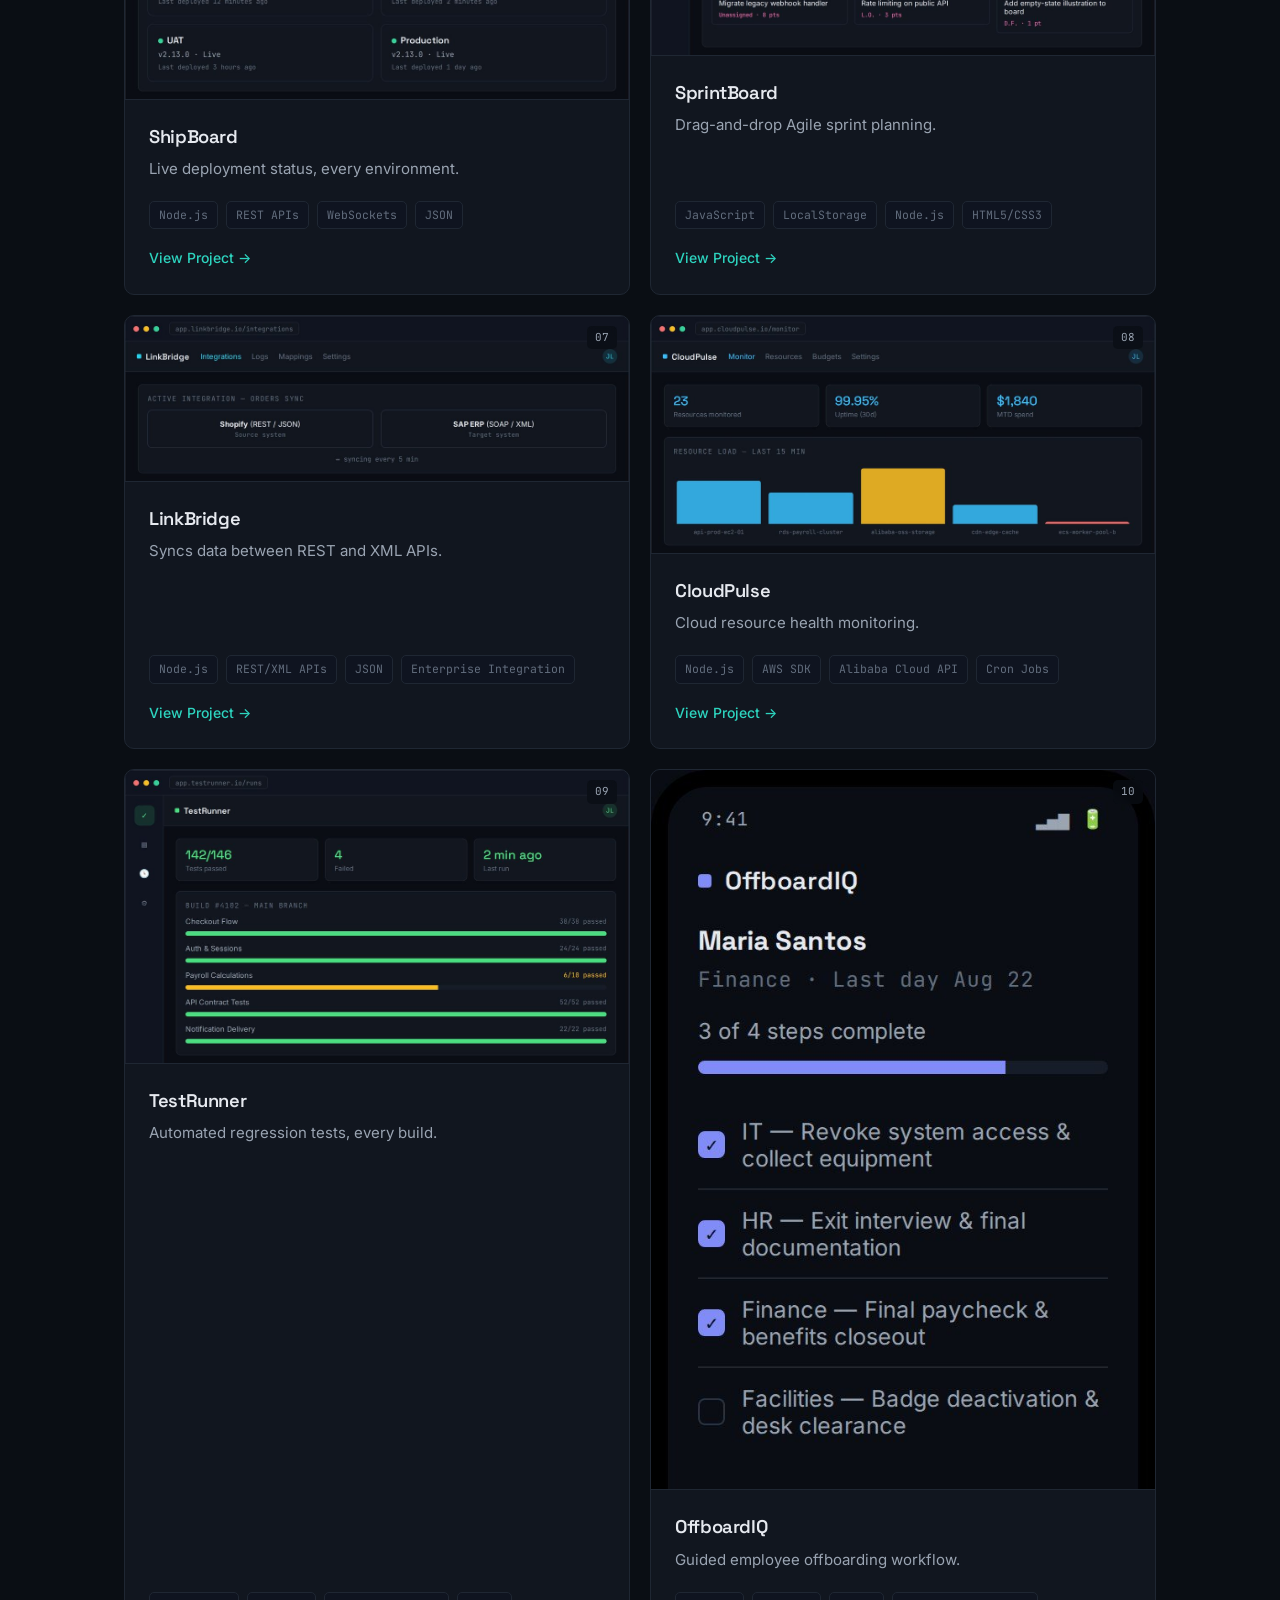
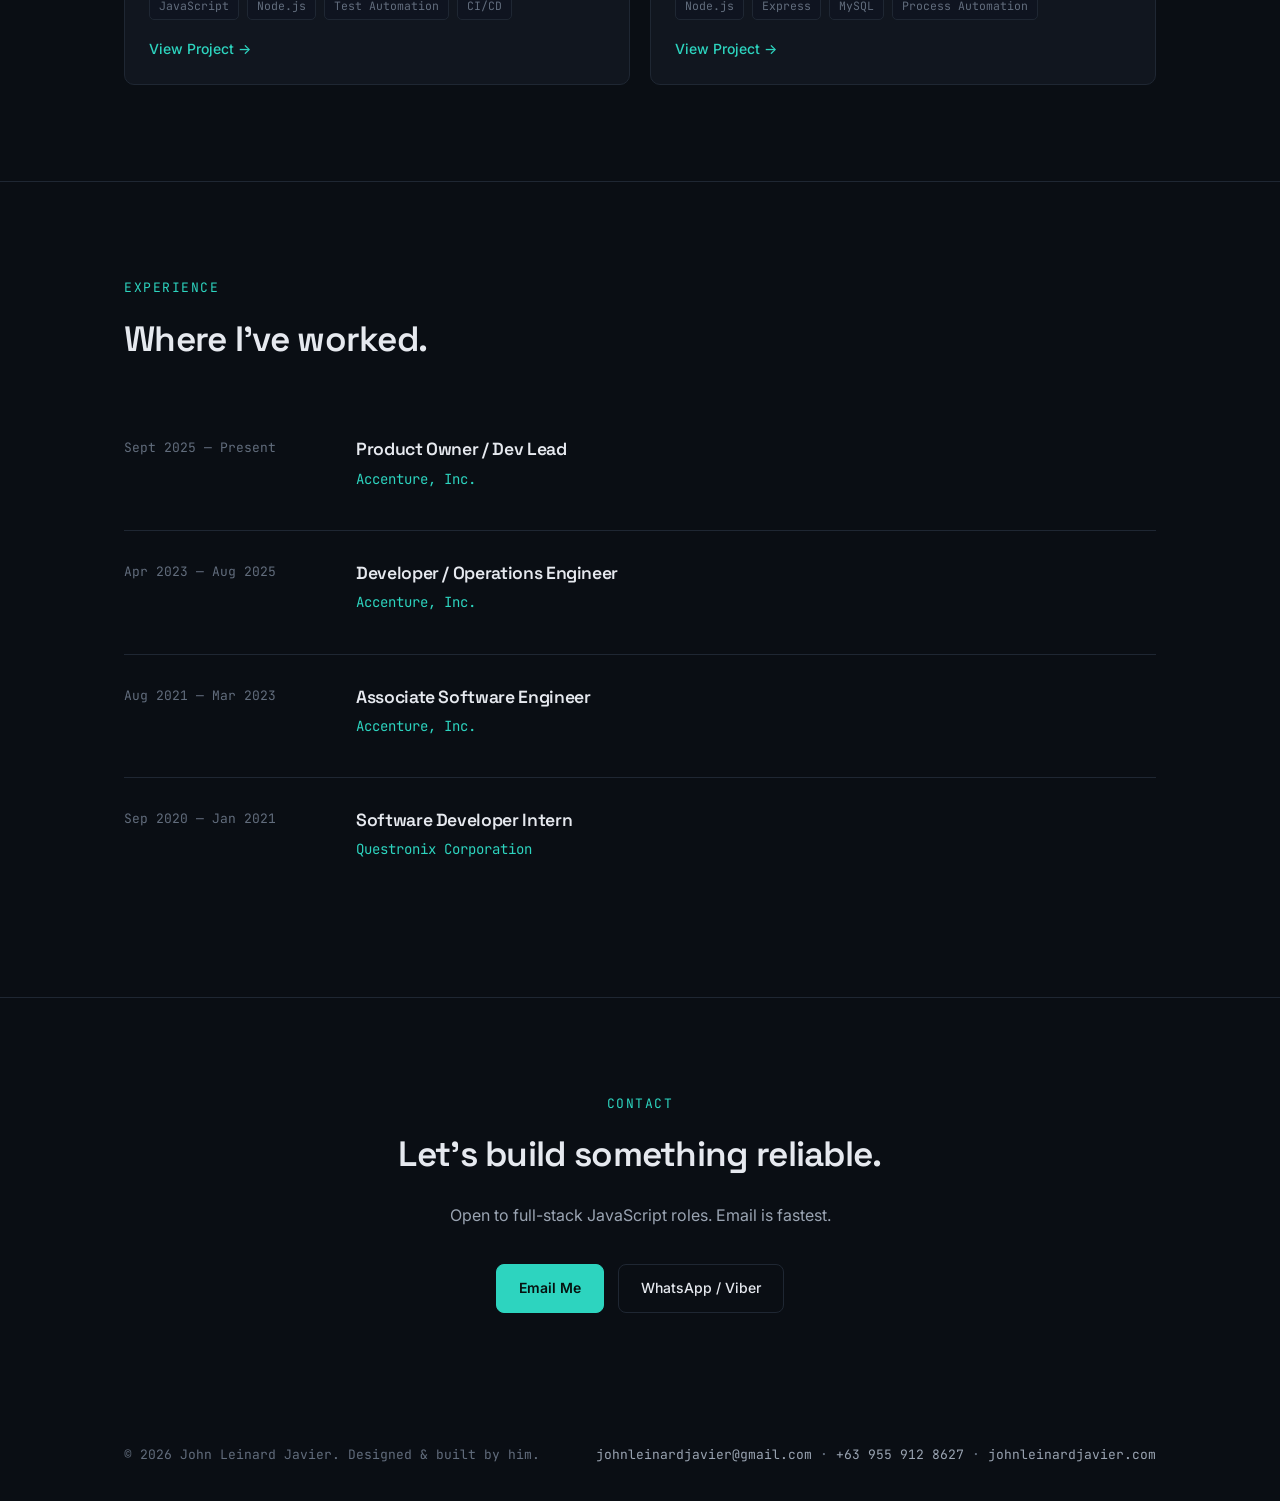
==== commit 4804dfe0: "Update nav brand text to LJ Javier" ====
--- a/index.html
+++ b/index.html
@@ -16,7 +16,7 @@
 
 <header class="site-header">
   <nav class="nav">
-    <a href="#top" class="nav-brand">JL<span>.</span>Javier</a>
+    <a href="#top" class="nav-brand">LJ Javier</a>
     <button class="nav-toggle" id="navToggle" aria-label="Toggle menu" aria-expanded="false">☰</button>
     <div class="nav-links" id="navLinks">
       <a href="#about">About</a>
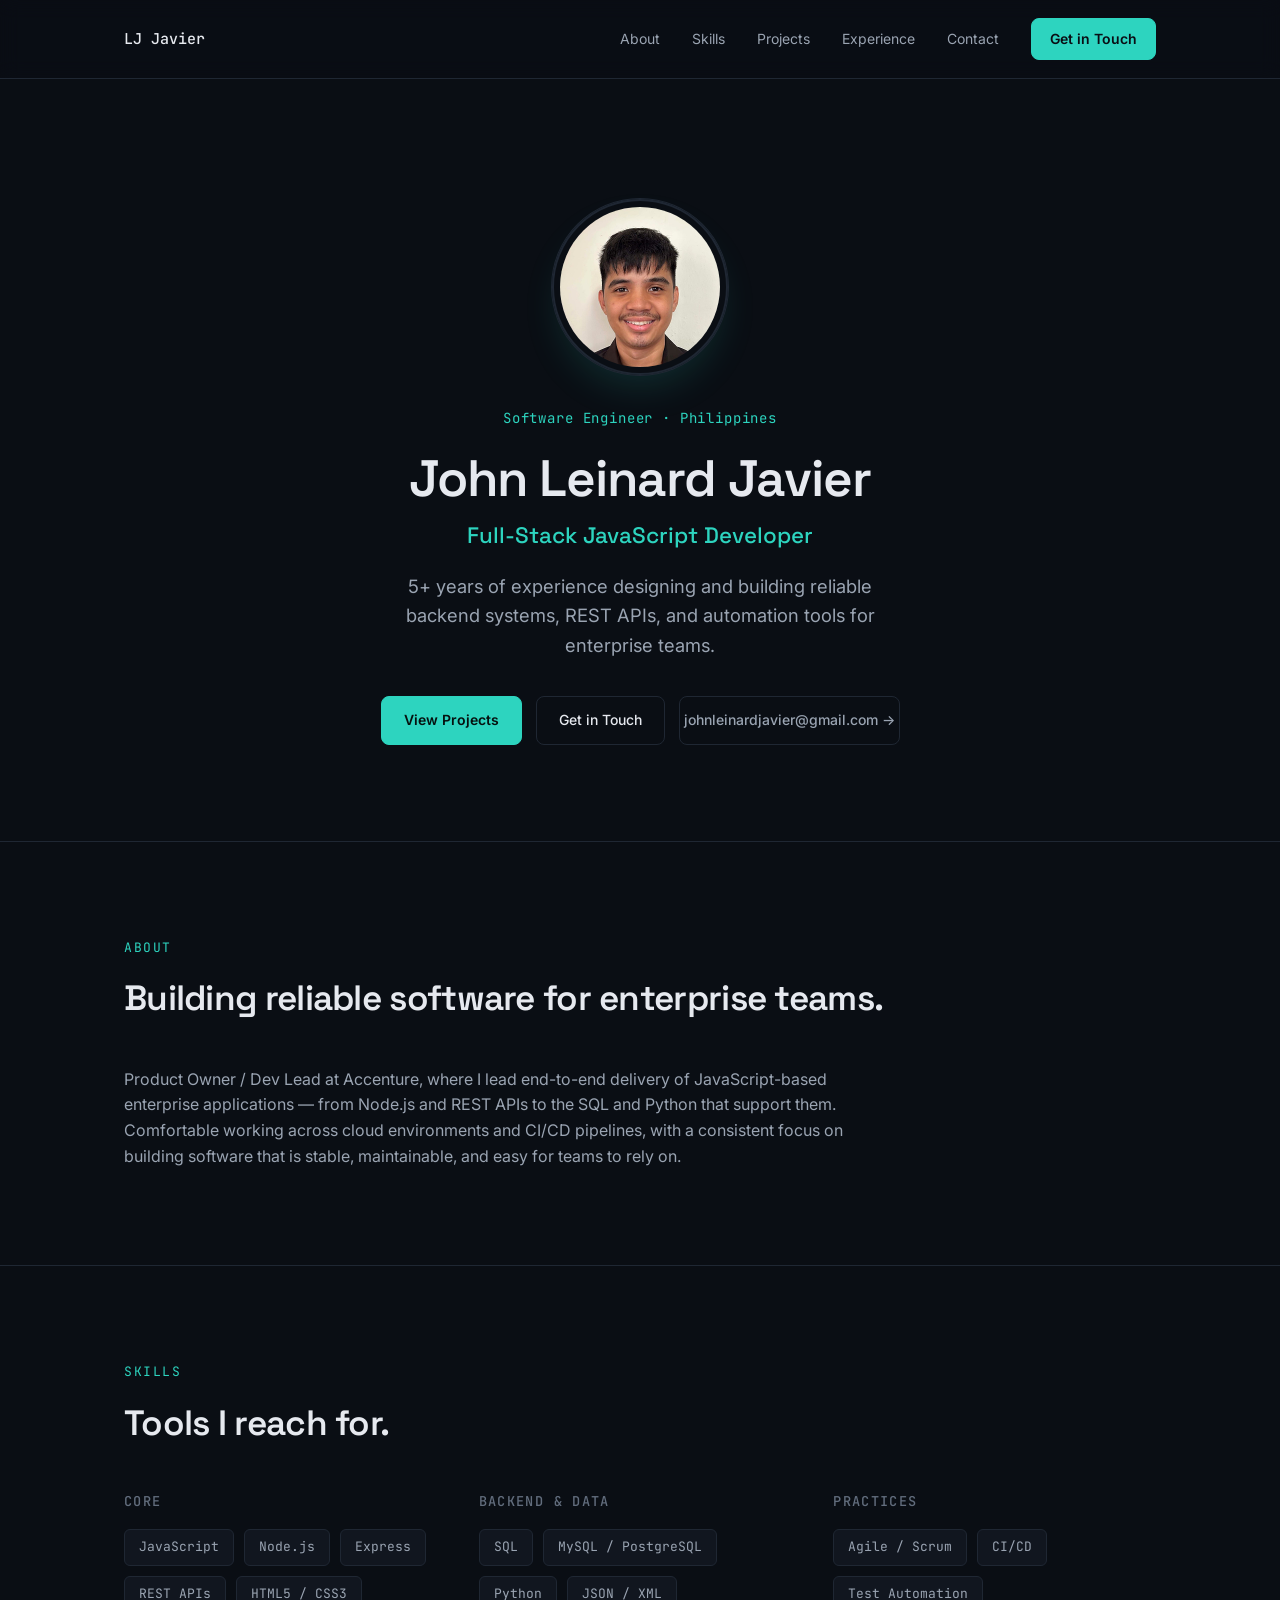
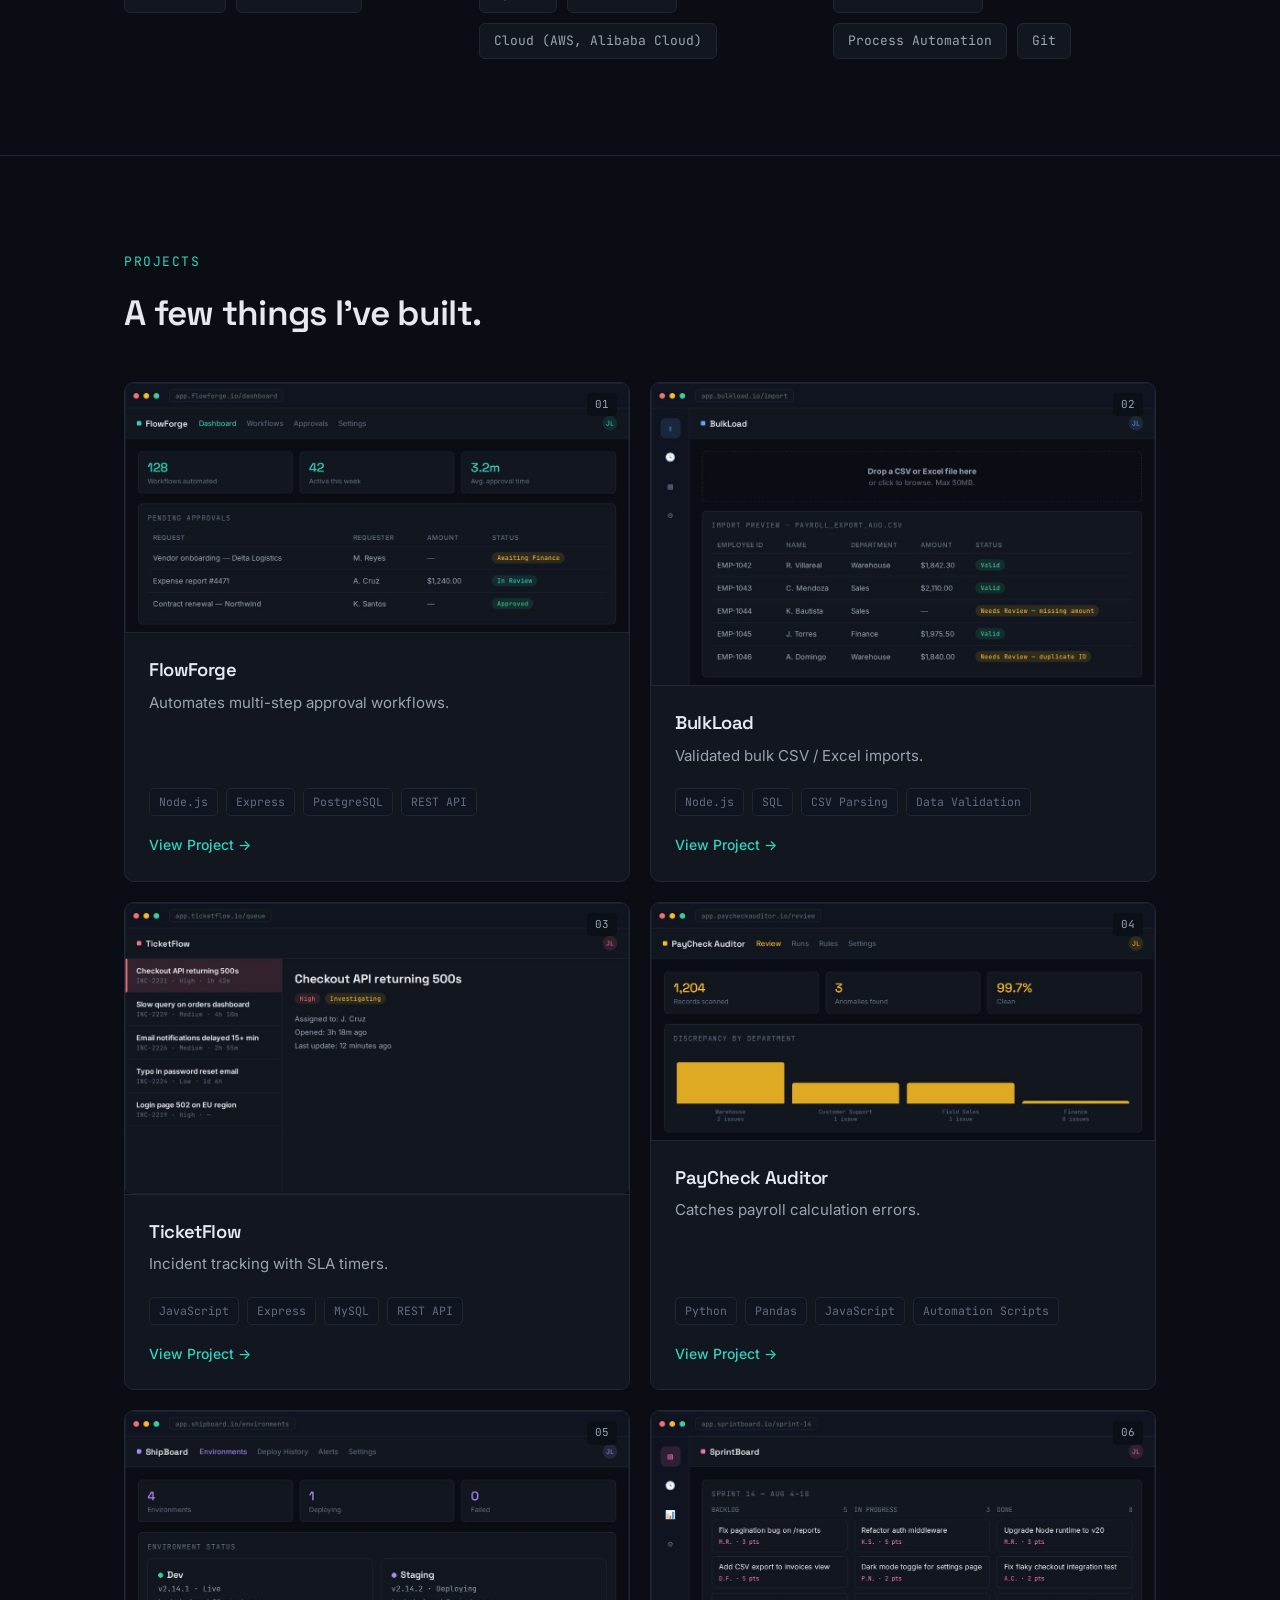
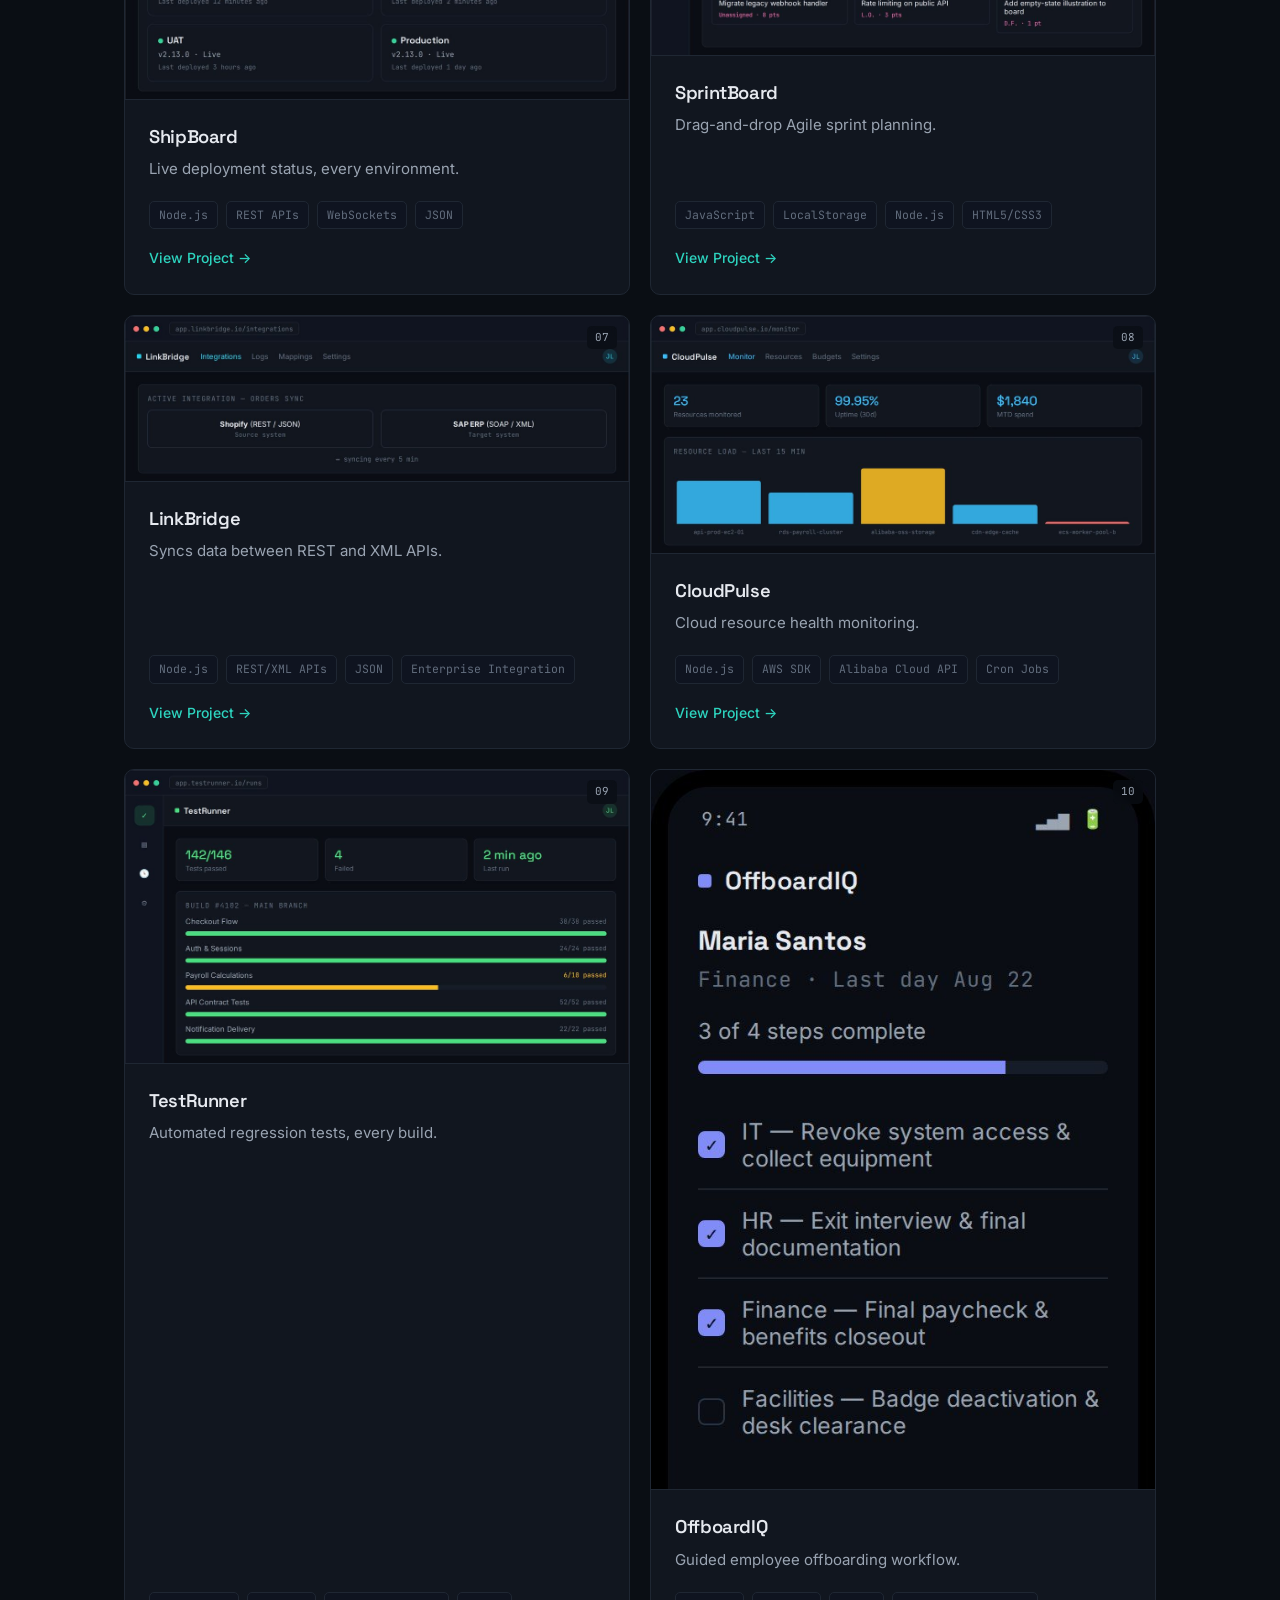
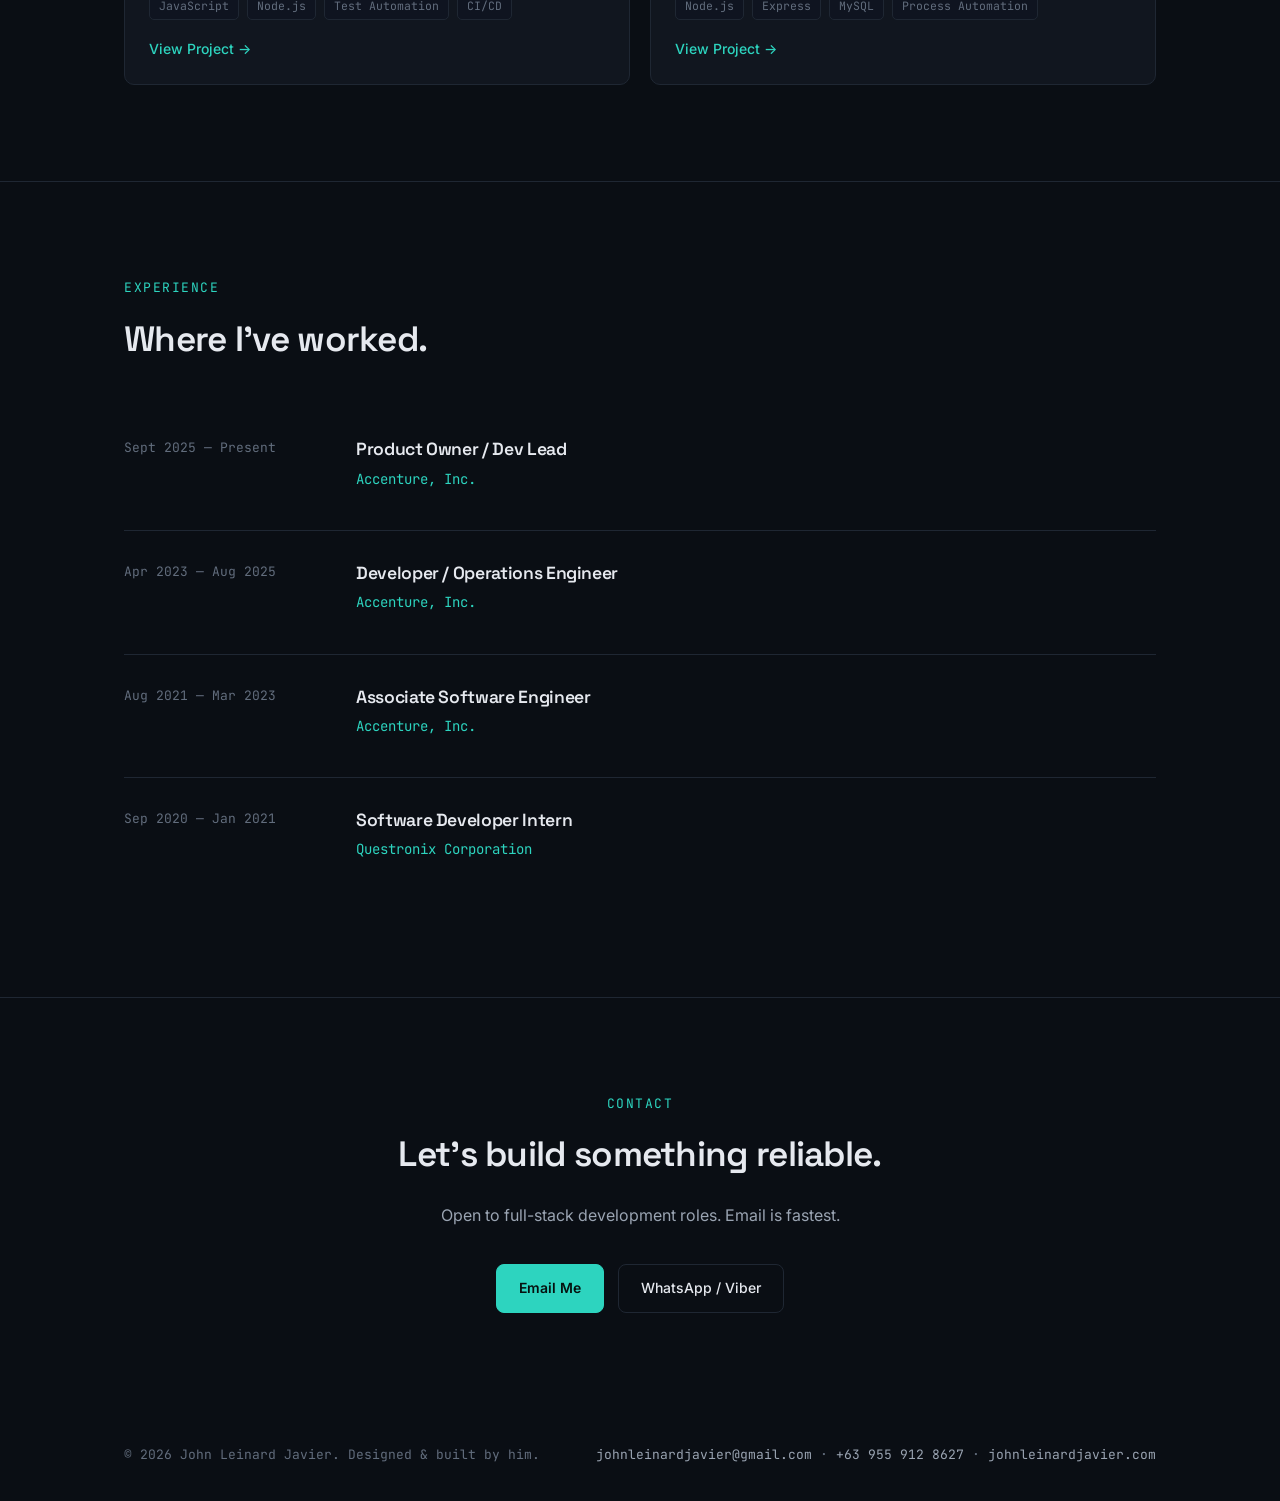
==== commit a5e0ec63: "Update contact section wording to full-stack development roles" ====
--- a/index.html
+++ b/index.html
@@ -313,7 +313,7 @@
     <div class="wrap">
       <span class="section-label">Contact</span>
       <h2 class="section-title">Let's build something reliable.</h2>
-      <p class="contact-lede">Open to full-stack JavaScript roles. Email is fastest.</p>
+      <p class="contact-lede">Open to full-stack development roles. Email is fastest.</p>
       <div class="contact-actions">
         <a href="mailto:johnleinardjavier@gmail.com" class="btn btn-primary">Email Me</a>
         <a href="https://wa.me/639559128627" class="btn btn-outline" target="_blank" rel="noopener">WhatsApp / Viber</a>
